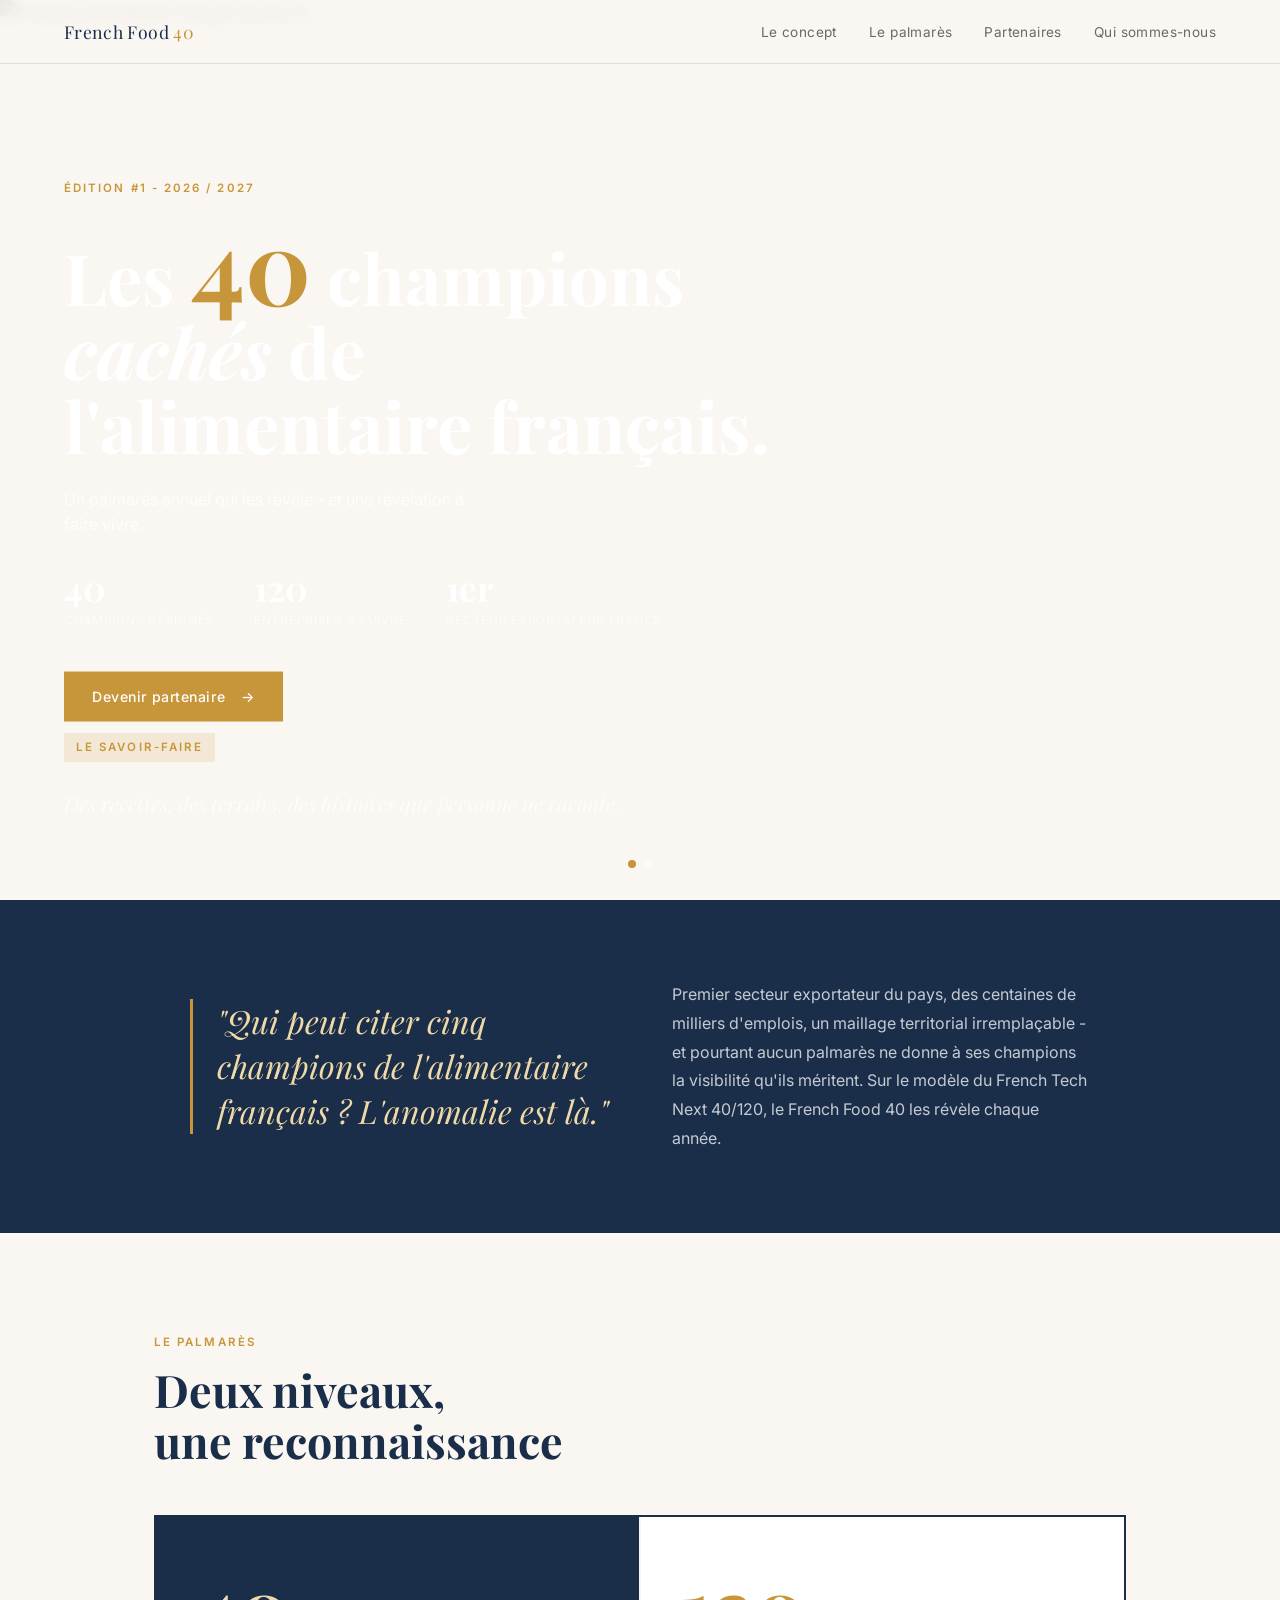
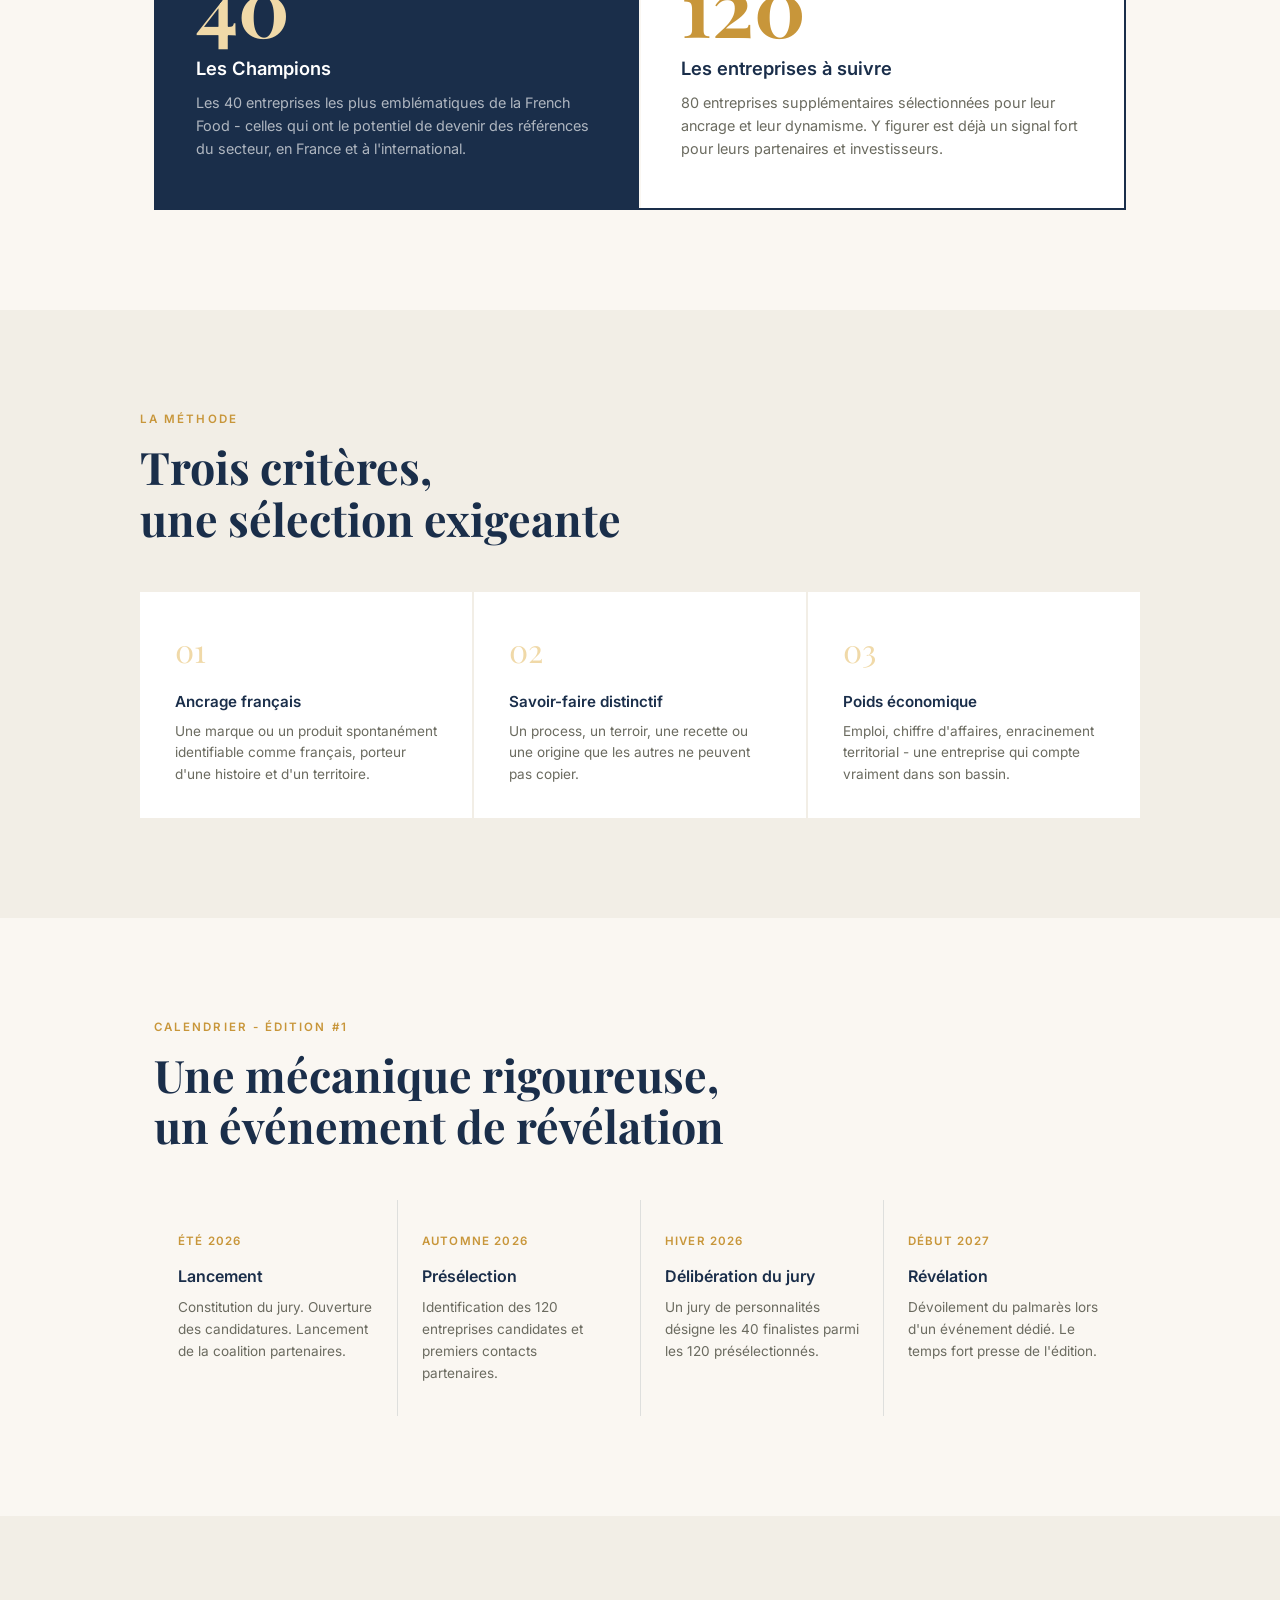
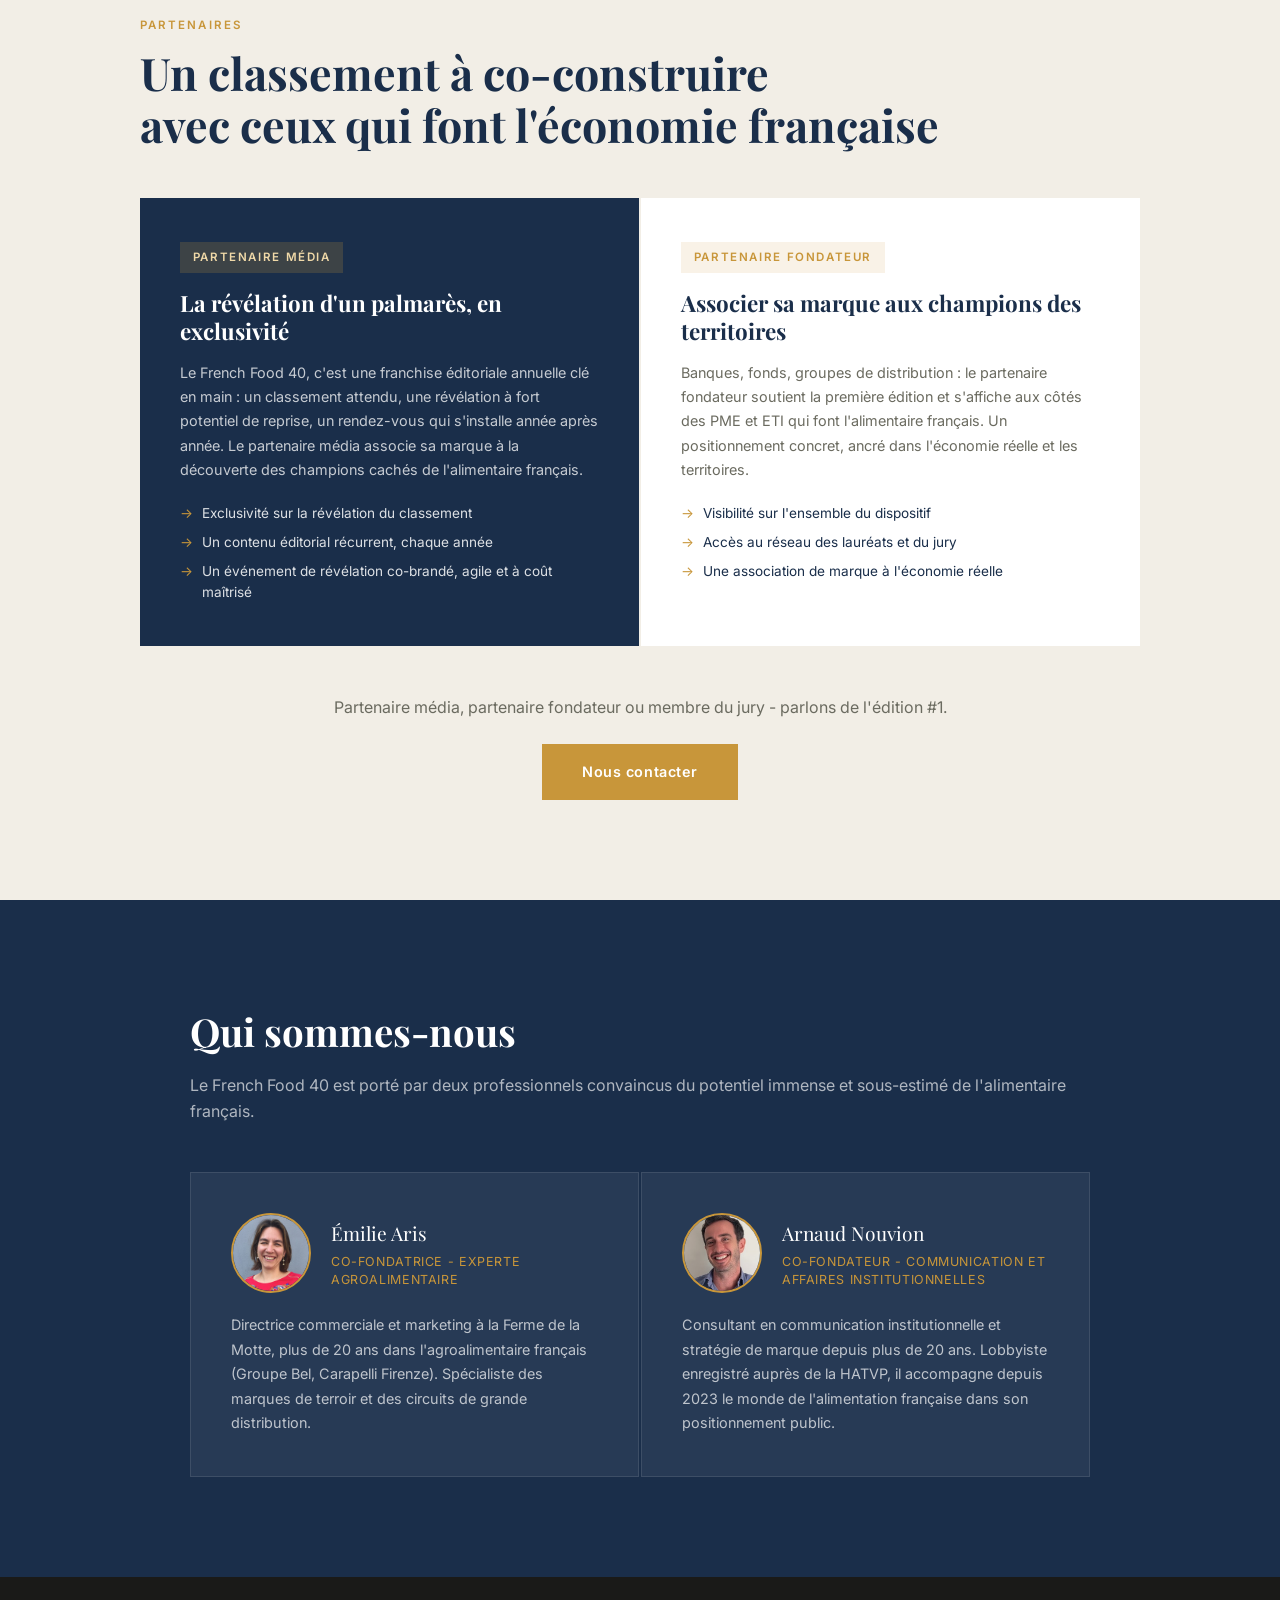
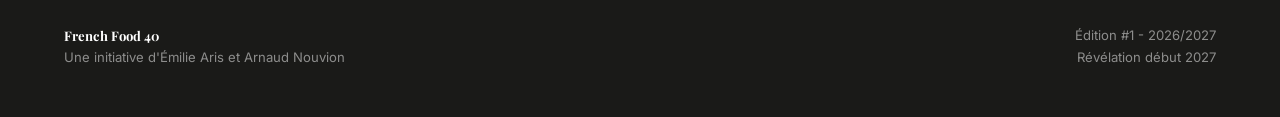
==== index.html @ fc4f3c24 "Test: marqueur temporaire pour valider les branch deploys Netlify Co-Authored-By: Claude Opus 4.8 <n" ====
<!DOCTYPE html>
<html lang="fr">
<head>
<meta charset="UTF-8">
<meta name="viewport" content="width=device-width, initial-scale=1.0">
<title>French Food 40 - L'indice annuel des champions de l'alimentaire français</title>
<meta name="description" content="Le palmarès annuel qui révèle les 40 champions cachés de l'alimentaire français. Édition #1 - révélation début 2027.">
<meta property="og:type" content="website">
<meta property="og:site_name" content="French Food 40">
<meta property="og:locale" content="fr_FR">
<meta property="og:url" content="https://frenchfood40.netlify.app/">
<meta property="og:title" content="French Food 40 - Les champions cachés de l'alimentaire français">
<meta property="og:description" content="Le palmarès annuel qui révèle les 40 champions cachés de l'alimentaire français. Édition #1 - révélation début 2027.">
<meta property="og:image" content="https://frenchfood40.netlify.app/images/og-image.png">
<meta property="og:image:secure_url" content="https://frenchfood40.netlify.app/images/og-image.png">
<meta property="og:image:type" content="image/png">
<meta property="og:image:width" content="1200">
<meta property="og:image:height" content="630">
<meta property="og:image:alt" content="French Food 40 - les champions cachés de l'alimentaire français">
<meta name="twitter:card" content="summary_large_image">
<meta name="twitter:title" content="French Food 40 - Les champions cachés de l'alimentaire français">
<meta name="twitter:description" content="Le palmarès annuel qui révèle les 40 champions cachés de l'alimentaire français.">
<meta name="twitter:image" content="https://frenchfood40.netlify.app/images/og-image.png">
<link rel="icon" href="/favicon.ico" sizes="any">
<link rel="icon" type="image/png" sizes="32x32" href="images/favicon-32.png">
<link rel="icon" type="image/png" sizes="16x16" href="images/favicon-16.png">
<link rel="apple-touch-icon" href="images/apple-touch-icon.png">
<meta name="theme-color" content="#1A2E4A">
<link rel="preconnect" href="https://fonts.googleapis.com">
<link rel="preconnect" href="https://fonts.gstatic.com" crossorigin>
<link href="https://fonts.googleapis.com/css2?family=Playfair+Display:ital,wght@0,400;0,700;1,400&family=Inter:wght@300;400;500;600&display=swap" rel="stylesheet">
<link rel="stylesheet" href="css/style.css">
</head>
<body>
<!-- FF40-PREVIEW-TEST : marqueur temporaire pour valider les branch deploys Netlify. A supprimer. -->

<nav>
  <a href="#" class="nav-logo">French Food <span>40</span></a>
  <ul>
    <li><a href="#concept">Le concept</a></li>
    <li><a href="#palmares">Le palmarès</a></li>
    <li><a href="#partenaires">Partenaires</a></li>
    <li><a href="#equipe">Qui sommes-nous</a></li>
  </ul>
</nav>

<section class="hero">
  <div class="slide active" id="slide-0">
    <img class="slide-img" src="https://images.unsplash.com/photo-1504674900247-0877df9cc836?w=1600&q=80&fit=crop" alt="Produits alimentaires français du terroir" loading="eager">
    <div class="slide-content">
      <span class="slide-label">Le savoir-faire</span>
      <p class="slide-caption">Des recettes, des terroirs, des histoires que personne ne raconte.</p>
    </div>
  </div>
  <div class="slide" id="slide-1">
    <img class="slide-img" src="https://images.unsplash.com/photo-1586528116311-ad8dd3c8310d?w=1600&q=80&fit=crop" alt="Industrie agroalimentaire française" loading="lazy">
    <div class="slide-content">
      <span class="slide-label">Le moteur économique</span>
      <p class="slide-caption">Des PME et ETI qui emploient, exportent et tiennent les territoires.</p>
    </div>
  </div>

  <div class="hero-headline">
    <p class="hero-eyebrow">Édition #1 - 2026 / 2027</p>
    <h1>Les <span class="numero">40</span> champions <em>cachés</em> de l'alimentaire français.</h1>
    <p class="hero-sub">Un palmarès annuel qui les révèle - et une révélation à faire vivre.</p>
    <div class="hero-stat-row">
      <div class="hero-stat"><strong>40</strong><span>Champions désignés</span></div>
      <div class="hero-stat"><strong>120</strong><span>Entreprises à suivre</span></div>
      <div class="hero-stat"><strong>1er</strong><span>Secteur exportateur France</span></div>
    </div>
    <a href="#partenaires" class="hero-cta">Devenir partenaire</a>
  </div>

  <div class="slider-dots">
    <button class="dot active" onclick="goSlide(0)" aria-label="Slide 1"></button>
    <button class="dot" onclick="goSlide(1)" aria-label="Slide 2"></button>
  </div>
</section>

<section class="anomalie" id="concept">
  <div class="anomalie-inner">
    <blockquote class="fade-in">"Qui peut citer cinq champions de l'alimentaire français ? L'anomalie est là."</blockquote>
    <div class="anomalie-texte fade-in">
      <p>Premier secteur exportateur du pays, des centaines de milliers d'emplois, un maillage territorial irremplaçable - et pourtant aucun palmarès ne donne à ses champions la visibilité qu'ils méritent. Sur le modèle du French Tech Next 40/120, le French Food 40 les révèle chaque année.</p>
    </div>
  </div>
</section>

<section class="palmares" id="palmares">
  <p class="section-eyebrow fade-in">Le palmarès</p>
  <h2 class="section-titre fade-in">Deux niveaux,<br>une reconnaissance</h2>
  <div class="palmares-grid fade-in">
    <div class="palmares-case gold">
      <div class="palmares-num">40</div>
      <h3>Les Champions</h3>
      <p>Les 40 entreprises les plus emblématiques de la French Food - celles qui ont le potentiel de devenir des références du secteur, en France et à l'international.</p>
    </div>
    <div class="palmares-case">
      <div class="palmares-num">120</div>
      <h3>Les entreprises à suivre</h3>
      <p>80 entreprises supplémentaires sélectionnées pour leur ancrage et leur dynamisme. Y figurer est déjà un signal fort pour leurs partenaires et investisseurs.</p>
    </div>
  </div>
</section>

<section class="criteres" id="criteres">
  <div class="criteres-inner">
    <p class="section-eyebrow fade-in">La méthode</p>
    <h2 class="section-titre fade-in">Trois critères,<br>une sélection exigeante</h2>
    <div class="criteres-grid fade-in">
      <div class="critere"><div class="critere-num">01</div><h4>Ancrage français</h4><p>Une marque ou un produit spontanément identifiable comme français, porteur d'une histoire et d'un territoire.</p></div>
      <div class="critere"><div class="critere-num">02</div><h4>Savoir-faire distinctif</h4><p>Un process, un terroir, une recette ou une origine que les autres ne peuvent pas copier.</p></div>
      <div class="critere"><div class="critere-num">03</div><h4>Poids économique</h4><p>Emploi, chiffre d'affaires, enracinement territorial - une entreprise qui compte vraiment dans son bassin.</p></div>
    </div>
  </div>
</section>

<section class="mecanique" id="calendrier">
  <p class="section-eyebrow fade-in">Calendrier - Édition #1</p>
  <h2 class="section-titre fade-in">Une mécanique rigoureuse,<br>un événement de révélation</h2>
  <div class="mecanique-flow fade-in">
    <div class="etape"><div class="etape-date">Été 2026</div><h4>Lancement</h4><p>Constitution du jury. Ouverture des candidatures. Lancement de la coalition partenaires.</p></div>
    <div class="etape"><div class="etape-date">Automne 2026</div><h4>Présélection</h4><p>Identification des 120 entreprises candidates et premiers contacts partenaires.</p></div>
    <div class="etape"><div class="etape-date">Hiver 2026</div><h4>Délibération du jury</h4><p>Un jury de personnalités désigne les 40 finalistes parmi les 120 présélectionnés.</p></div>
    <div class="etape"><div class="etape-date">Début 2027</div><h4>Révélation</h4><p>Dévoilement du palmarès lors d'un événement dédié. Le temps fort presse de l'édition.</p></div>
  </div>
</section>

<section class="partenaires" id="partenaires">
  <div class="partenaires-inner">
    <p class="section-eyebrow fade-in">Partenaires</p>
    <h2 class="section-titre fade-in">Un classement à co-construire<br>avec ceux qui font l'économie française</h2>
    <div class="partenaires-grid fade-in">
      <div class="part-card part-card-media">
        <span class="part-tag">Partenaire média</span>
        <h3>La révélation d'un palmarès, en exclusivité</h3>
        <p>Le French Food 40, c'est une franchise éditoriale annuelle clé en main : un classement attendu, une révélation à fort potentiel de reprise, un rendez-vous qui s'installe année après année. Le partenaire média associe sa marque à la découverte des champions cachés de l'alimentaire français.</p>
        <ul>
          <li>Exclusivité sur la révélation du classement</li>
          <li>Un contenu éditorial récurrent, chaque année</li>
          <li>Un événement de révélation co-brandé, agile et à coût maîtrisé</li>
        </ul>
      </div>
      <div class="part-card">
        <span class="part-tag">Partenaire fondateur</span>
        <h3>Associer sa marque aux champions des territoires</h3>
        <p>Banques, fonds, groupes de distribution : le partenaire fondateur soutient la première édition et s'affiche aux côtés des PME et ETI qui font l'alimentaire français. Un positionnement concret, ancré dans l'économie réelle et les territoires.</p>
        <ul>
          <li>Visibilité sur l'ensemble du dispositif</li>
          <li>Accès au réseau des lauréats et du jury</li>
          <li>Une association de marque à l'économie réelle</li>
        </ul>
      </div>
    </div>
    <div class="partenaires-cta fade-in">
      <p>Partenaire média, partenaire fondateur ou membre du jury - parlons de l'édition #1.</p>
      <a href="mailto:contact@frenchfood40.fr" class="contact-btn">Nous contacter</a>
    </div>
  </div>
</section>

<section class="equipe" id="equipe">
  <div class="equipe-inner">
    <h2 class="fade-in">Qui sommes-nous</h2>
    <p class="equipe-intro fade-in">Le French Food 40 est porté par deux professionnels convaincus du potentiel immense et sous-estimé de l'alimentaire français.</p>
    <div class="equipe-grid fade-in">
      <div class="membre">
        <div class="membre-header">
          <img class="membre-photo" src="images/emilie-aris.jpg" alt="Emilie Aris">
          <div>
            <div class="membre-name">Émilie Aris</div>
            <div class="membre-titre">Co-fondatrice - Experte agroalimentaire</div>
          </div>
        </div>
        <p>Directrice commerciale et marketing à la Ferme de la Motte, plus de 20 ans dans l'agroalimentaire français (Groupe Bel, Carapelli Firenze). Spécialiste des marques de terroir et des circuits de grande distribution.</p>
      </div>
      <div class="membre">
        <div class="membre-header">
          <img class="membre-photo" src="images/arnaud-nouvion.jpg" alt="Arnaud Nouvion">
          <div>
            <div class="membre-name">Arnaud Nouvion</div>
            <div class="membre-titre">Co-fondateur - Communication et affaires institutionnelles</div>
          </div>
        </div>
        <p>Consultant en communication institutionnelle et stratégie de marque depuis plus de 20 ans. Lobbyiste enregistré auprès de la HATVP, il accompagne depuis 2023 le monde de l'alimentation française dans son positionnement public.</p>
      </div>
    </div>
  </div>
</section>

<footer>
  <div><strong>French Food 40</strong><br>Une initiative d'Émilie Aris et Arnaud Nouvion</div>
  <div style="text-align:right">Édition #1 - 2026/2027<br>Révélation début 2027</div>
</footer>

<script src="js/main.js"></script>
</body>
</html>
---- css/style.css ----
*, *::before, *::after { box-sizing: border-box; margin: 0; padding: 0; }
:root {
  --bleu:     #1A2E4A;
  --or:       #C8963A;
  --or-light: #F0D9A8;
  --creme:    #FAF7F2;
  --texte:    #1A1A18;
  --gris:     #6B6B60;
  --blanc:    #FFFFFF;
  --ligne:    rgba(26,46,74,0.12);
}
html { scroll-behavior: smooth; }
body { font-family: 'Inter', sans-serif; color: var(--texte); background: var(--creme); font-size: 16px; line-height: 1.65; }

nav {
  position: fixed; top: 0; left: 0; right: 0; z-index: 100;
  display: flex; align-items: center; justify-content: space-between;
  padding: 0 5vw; height: 64px;
  background: rgba(250,247,242,0.92); backdrop-filter: blur(8px);
  border-bottom: 1px solid var(--ligne);
}
.nav-logo { font-family: 'Playfair Display', serif; font-size: 1.1rem; color: var(--bleu); text-decoration: none; letter-spacing: 0.02em; }
.nav-logo span { color: var(--or); }
nav ul { list-style: none; display: flex; gap: 2rem; }
nav a { text-decoration: none; font-size: 0.85rem; color: var(--gris); letter-spacing: 0.03em; transition: color 0.2s; }
nav a:hover { color: var(--bleu); }

.hero { position: relative; height: 100vh; min-height: 600px; overflow: hidden; }
.slide { position: absolute; inset: 0; opacity: 0; transition: opacity 1.2s ease; }
.slide.active { opacity: 1; }
.slide-img { width: 100%; height: 100%; object-fit: cover; object-position: center; filter: brightness(0.42); }
.slide-content {
  position: absolute; inset: 0;
  display: flex; flex-direction: column; justify-content: flex-end;
  padding: 0 5vw 80px;
}
.slide-label {
  display: inline-block; font-size: 0.72rem; font-weight: 600; letter-spacing: 0.18em;
  color: var(--or); text-transform: uppercase; margin-bottom: 0.75rem;
  background: rgba(200,150,58,0.15); padding: 0.3rem 0.75rem; width: fit-content;
}
.slide-caption { font-family: 'Playfair Display', serif; font-size: clamp(1rem, 2vw, 1.3rem); font-style: italic; color: rgba(255,255,255,0.7); margin-top: 0.75rem; max-width: 60ch; }

.hero-headline {
  position: absolute; top: 50%; left: 5vw;
  transform: translateY(-50%); z-index: 2;
}
.hero-eyebrow { font-size: 0.72rem; font-weight: 600; letter-spacing: 0.18em; color: var(--or); text-transform: uppercase; margin-bottom: 1.25rem; }
.hero h1 {
  font-family: 'Playfair Display', serif;
  font-size: clamp(2.5rem, 5.5vw, 5rem);
  font-weight: 700; line-height: 1.05;
  color: var(--blanc); max-width: 16ch; margin-bottom: 1.5rem;
}
.hero h1 .numero { color: var(--or); font-size: clamp(3.5rem, 8vw, 7rem); line-height: 0.9; display: inline-block; vertical-align: baseline; }
.hero h1 em { font-style: italic; }
.hero-sub { font-size: 1rem; color: rgba(255,255,255,0.8); max-width: 42ch; margin-bottom: 2rem; line-height: 1.6; }
.hero-stat-row { display: flex; gap: 2.5rem; flex-wrap: wrap; margin-bottom: 2.5rem; }
.hero-stat strong { display: block; font-family: 'Playfair Display', serif; font-size: 2.2rem; color: var(--blanc); line-height: 1; }
.hero-stat span { font-size: 0.75rem; color: rgba(255,255,255,0.6); letter-spacing: 0.06em; text-transform: uppercase; }
.hero-cta { display: inline-flex; align-items: center; gap: 0.75rem; background: var(--or); color: var(--blanc); text-decoration: none; padding: 0.85rem 1.75rem; font-size: 0.88rem; font-weight: 500; letter-spacing: 0.04em; transition: background 0.2s; width: fit-content; }
.hero-cta:hover { background: #b3852e; }
.hero-cta::after { content: '\2192'; margin-left: 0.25rem; }

.slider-dots { position: absolute; bottom: 2rem; left: 50%; transform: translateX(-50%); display: flex; gap: 8px; z-index: 3; }
.dot { width: 8px; height: 8px; border-radius: 50%; background: rgba(255,255,255,0.4); cursor: pointer; transition: background 0.3s; border: none; }
.dot.active { background: var(--or); }

.anomalie { background: var(--bleu); color: var(--blanc); padding: 80px 5vw; }
.anomalie-inner { max-width: 900px; margin: 0 auto; display: grid; grid-template-columns: 1fr 1fr; gap: 4rem; align-items: center; }
.anomalie blockquote { font-family: 'Playfair Display', serif; font-size: clamp(1.4rem, 2.5vw, 2rem); font-style: italic; line-height: 1.4; color: var(--or-light); border-left: 3px solid var(--or); padding-left: 1.5rem; }
.anomalie-texte p { color: rgba(255,255,255,0.75); line-height: 1.8; }
.anomalie-texte p + p { margin-top: 1rem; }

.palmares { padding: 100px 5vw; max-width: 1100px; margin: 0 auto; }
.section-eyebrow { font-size: 0.72rem; font-weight: 600; letter-spacing: 0.18em; color: var(--or); text-transform: uppercase; margin-bottom: 0.75rem; }
.section-titre { font-family: 'Playfair Display', serif; font-size: clamp(1.8rem, 3.5vw, 2.8rem); color: var(--bleu); margin-bottom: 3rem; line-height: 1.15; }
.palmares-grid { display: grid; grid-template-columns: 1fr 1fr; gap: 2px; border: 2px solid var(--bleu); }
.palmares-case { padding: 3rem 2.5rem; background: var(--blanc); transition: background 0.2s; }
.palmares-case:hover { background: var(--creme); }
.palmares-case.gold { background: var(--bleu); }
.palmares-num { font-family: 'Playfair Display', serif; font-size: 5rem; font-weight: 700; line-height: 1; color: var(--or); margin-bottom: 0.5rem; }
.gold .palmares-num { color: var(--or-light); }
.palmares-case h3 { font-size: 1.15rem; font-weight: 600; margin-bottom: 0.5rem; color: var(--bleu); }
.gold h3 { color: var(--blanc); }
.palmares-case p { font-size: 0.9rem; color: var(--gris); line-height: 1.6; }
.gold p { color: rgba(255,255,255,0.65); }

.criteres { background: #F2EEE6; padding: 100px 5vw; }
.criteres-inner { max-width: 1000px; margin: 0 auto; }
.criteres-grid { display: grid; grid-template-columns: repeat(3, 1fr); gap: 2px; margin-top: 3rem; }
.critere { background: var(--blanc); padding: 2rem; border-left: 3px solid transparent; transition: border-color 0.2s; }
.critere:hover { border-color: var(--or); }
.critere-num { font-family: 'Playfair Display', serif; font-size: 2rem; color: var(--or-light); margin-bottom: 0.75rem; }
.critere h4 { font-size: 0.95rem; font-weight: 600; color: var(--bleu); margin-bottom: 0.4rem; }
.critere p { font-size: 0.85rem; color: var(--gris); line-height: 1.6; }

.mecanique { padding: 100px 5vw; max-width: 1100px; margin: 0 auto; }
.mecanique-flow { display: grid; grid-template-columns: repeat(4, 1fr); margin-top: 3rem; }
.etape { padding: 2rem 1.5rem; border-left: 1px solid var(--ligne); }
.etape:first-child { border-left: none; }
.etape-date { font-size: 0.72rem; font-weight: 600; letter-spacing: 0.1em; color: var(--or); text-transform: uppercase; margin-bottom: 0.75rem; }
.etape h4 { font-size: 1rem; font-weight: 600; color: var(--bleu); margin-bottom: 0.5rem; }
.etape p { font-size: 0.85rem; color: var(--gris); line-height: 1.6; }

.laureats { padding: 100px 5vw; max-width: 900px; margin: 0 auto; }
.laureats-liste { display: grid; grid-template-columns: 1fr 1fr; gap: 0; margin-top: 3rem; border: 1px solid var(--ligne); }
.laureat-item { padding: 1.5rem 2rem; border-bottom: 1px solid var(--ligne); display: flex; align-items: flex-start; gap: 1.25rem; transition: background 0.15s; }
.laureat-item:hover { background: rgba(200,150,58,0.05); }
.laureat-num { font-family: 'Playfair Display', serif; font-size: 1.5rem; color: var(--or-light); line-height: 1; flex-shrink: 0; width: 2rem; text-align: center; }
.laureat-item h5 { font-size: 0.9rem; font-weight: 600; color: var(--bleu); margin-bottom: 0.2rem; }
.laureat-item p { font-size: 0.8rem; color: var(--gris); }

.equipe { background: var(--bleu); padding: 100px 5vw; }
.equipe-inner { max-width: 900px; margin: 0 auto; }
.equipe h2 { font-family: 'Playfair Display', serif; font-size: clamp(1.6rem, 3vw, 2.4rem); color: var(--blanc); margin-bottom: 0.5rem; }
.equipe-intro { color: rgba(255,255,255,0.65); margin-bottom: 3rem; font-size: 1rem; }
.equipe-grid { display: grid; grid-template-columns: 1fr 1fr; gap: 2px; }
.membre { background: rgba(255,255,255,0.06); border: 1px solid rgba(255,255,255,0.1); padding: 2.5rem; display: flex; flex-direction: column; gap: 1.25rem; transition: background 0.2s; }
.membre:hover { background: rgba(255,255,255,0.1); }
.membre-header { display: flex; align-items: center; gap: 1.25rem; }
.membre-photo { width: 80px; height: 80px; border-radius: 50%; object-fit: cover; border: 2px solid var(--or); flex-shrink: 0; }
.membre-name { font-family: 'Playfair Display', serif; font-size: 1.2rem; color: var(--blanc); margin-bottom: 0.2rem; }
.membre-titre { font-size: 0.78rem; color: var(--or); letter-spacing: 0.05em; text-transform: uppercase; line-height: 1.4; }
.membre p { font-size: 0.9rem; color: rgba(255,255,255,0.7); line-height: 1.7; }

.rejoindre { background: #F2EEE6; padding: 80px 5vw; text-align: center; }
.rejoindre-inner { max-width: 800px; margin: 0 auto; }
.rejoindre h2 { font-family: 'Playfair Display', serif; font-size: clamp(1.6rem, 3vw, 2.2rem); color: var(--bleu); margin-bottom: 1rem; }
.rejoindre p { color: var(--gris); margin-bottom: 2.5rem; font-size: 1rem; }
.rejoindre-types { display: flex; gap: 1rem; justify-content: center; flex-wrap: wrap; margin-bottom: 2.5rem; }
.rejoindre-badge { padding: 0.6rem 1.2rem; border: 1px solid var(--bleu); font-size: 0.82rem; font-weight: 500; color: var(--bleu); letter-spacing: 0.03em; }
.contact-btn { display: inline-block; background: var(--or); color: var(--blanc); text-decoration: none; padding: 1rem 2.5rem; font-size: 0.9rem; font-weight: 600; letter-spacing: 0.04em; transition: background 0.2s; }
.contact-btn:hover { background: #b3852e; }

.partenaires { background: #F2EEE6; padding: 100px 5vw; }
.partenaires-inner { max-width: 1000px; margin: 0 auto; }
.partenaires-grid { display: grid; grid-template-columns: 1fr 1fr; gap: 2px; margin-top: 3rem; }
.part-card { background: var(--blanc); padding: 2.75rem 2.5rem; display: flex; flex-direction: column; gap: 1rem; }
.part-card-media { background: var(--bleu); }
.part-tag { display: inline-block; width: fit-content; font-size: 0.72rem; font-weight: 600; letter-spacing: 0.14em; text-transform: uppercase; color: var(--or); background: rgba(200,150,58,0.12); padding: 0.35rem 0.8rem; }
.part-card-media .part-tag { background: rgba(200,150,58,0.2); color: var(--or-light); }
.part-card h3 { font-family: 'Playfair Display', serif; font-size: 1.4rem; color: var(--bleu); line-height: 1.25; }
.part-card-media h3 { color: var(--blanc); }
.part-card > p { font-size: 0.9rem; color: var(--gris); line-height: 1.7; }
.part-card-media > p { color: rgba(255,255,255,0.75); }
.part-card ul { list-style: none; display: flex; flex-direction: column; gap: 0.55rem; margin-top: 0.25rem; }
.part-card li { font-size: 0.85rem; color: var(--bleu); padding-left: 1.4rem; position: relative; line-height: 1.5; }
.part-card li::before { content: '\2192'; position: absolute; left: 0; color: var(--or); }
.part-card-media li { color: rgba(255,255,255,0.85); }
.partenaires-cta { text-align: center; margin-top: 3rem; }
.partenaires-cta p { color: var(--gris); margin-bottom: 1.5rem; font-size: 1rem; }

footer { background: var(--texte); color: rgba(255,255,255,0.5); padding: 3rem 5vw; display: flex; justify-content: space-between; align-items: center; flex-wrap: wrap; gap: 1rem; font-size: 0.82rem; }
footer strong { color: var(--blanc); font-family: 'Playfair Display', serif; }

@media (max-width: 768px) {
  nav ul { display: none; }
  .anomalie-inner { grid-template-columns: 1fr; gap: 2rem; }
  .palmares-grid { grid-template-columns: 1fr; }
  .criteres-grid { grid-template-columns: 1fr; }
  .mecanique-flow { grid-template-columns: 1fr 1fr; }
  .equipe-grid { grid-template-columns: 1fr; }
  .laureats-liste { grid-template-columns: 1fr; }
  .partenaires-grid { grid-template-columns: 1fr; }
}
@media (max-width: 480px) {
  .criteres-grid { grid-template-columns: 1fr; }
  .mecanique-flow { grid-template-columns: 1fr; }
}
@media (prefers-reduced-motion: no-preference) {
  .fade-in { opacity: 0; transform: translateY(20px); transition: opacity 0.6s ease, transform 0.6s ease; }
  .fade-in.visible { opacity: 1; transform: none; }
}
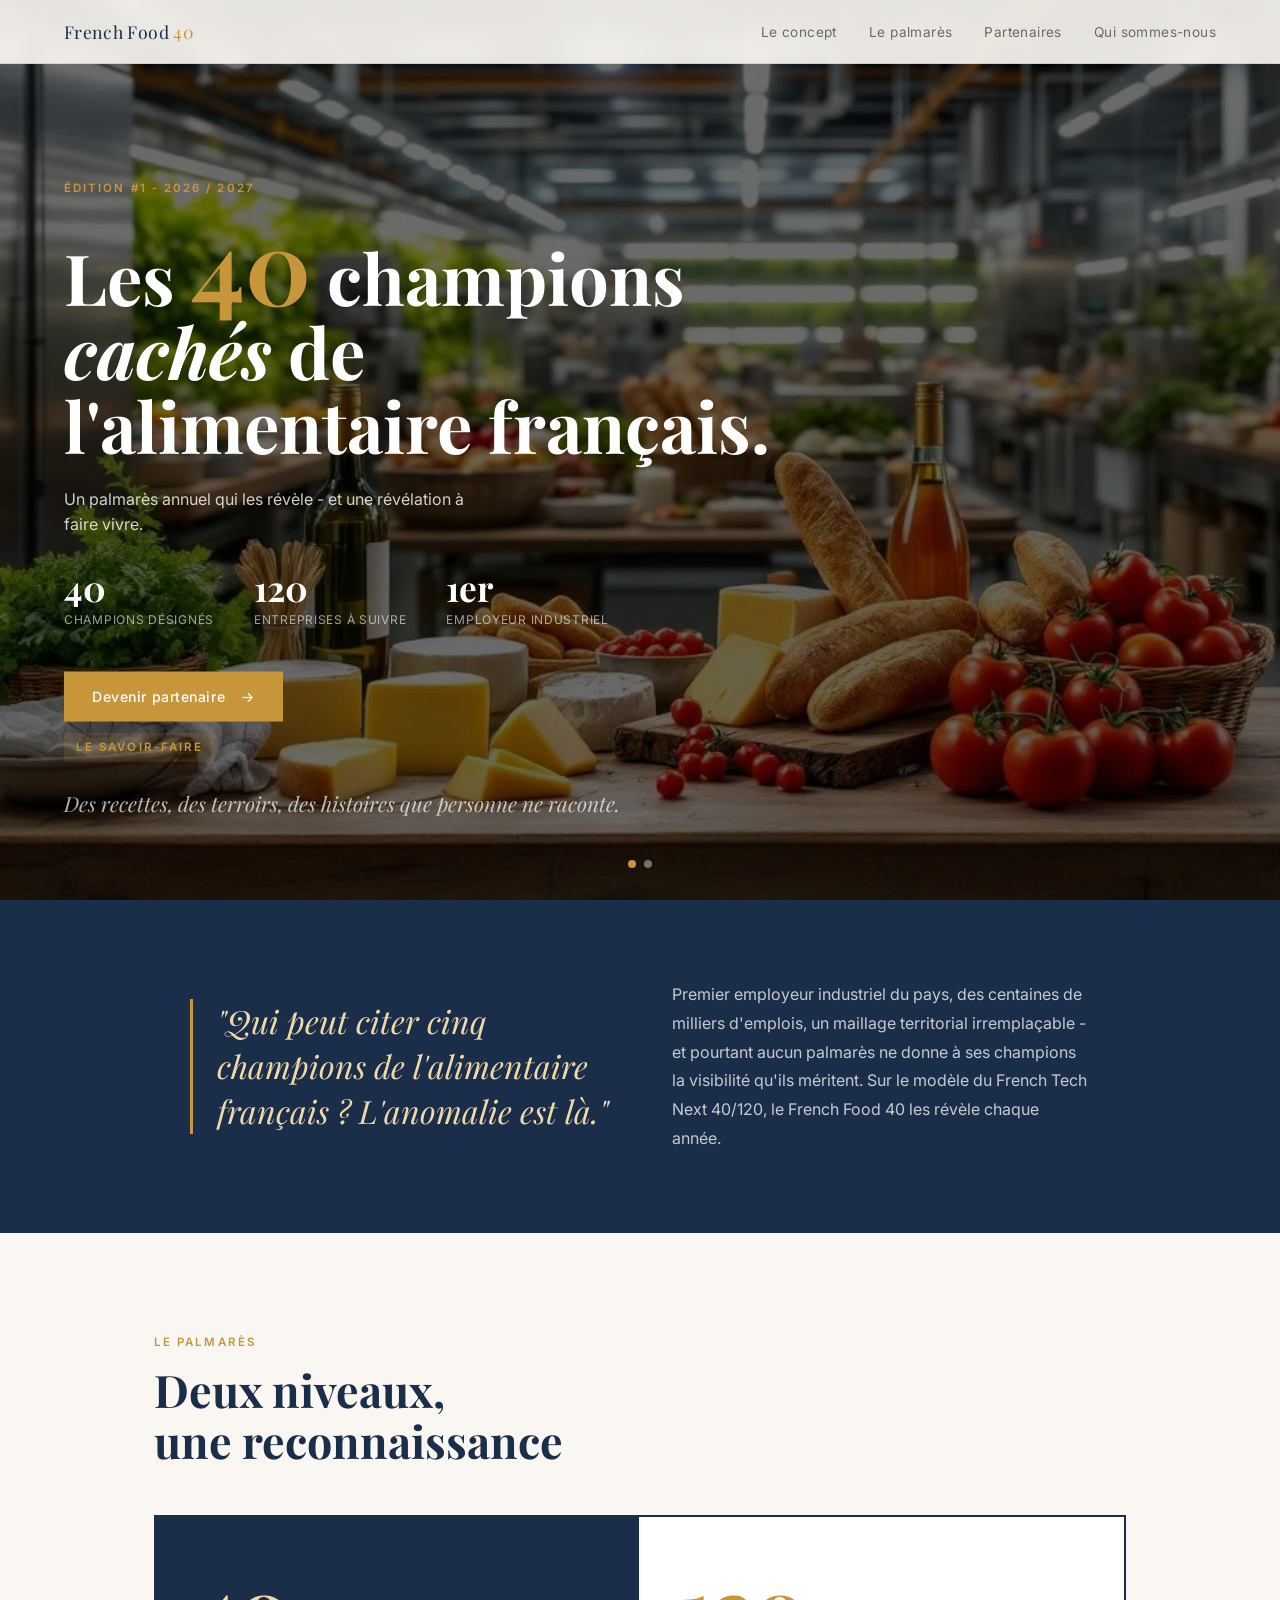
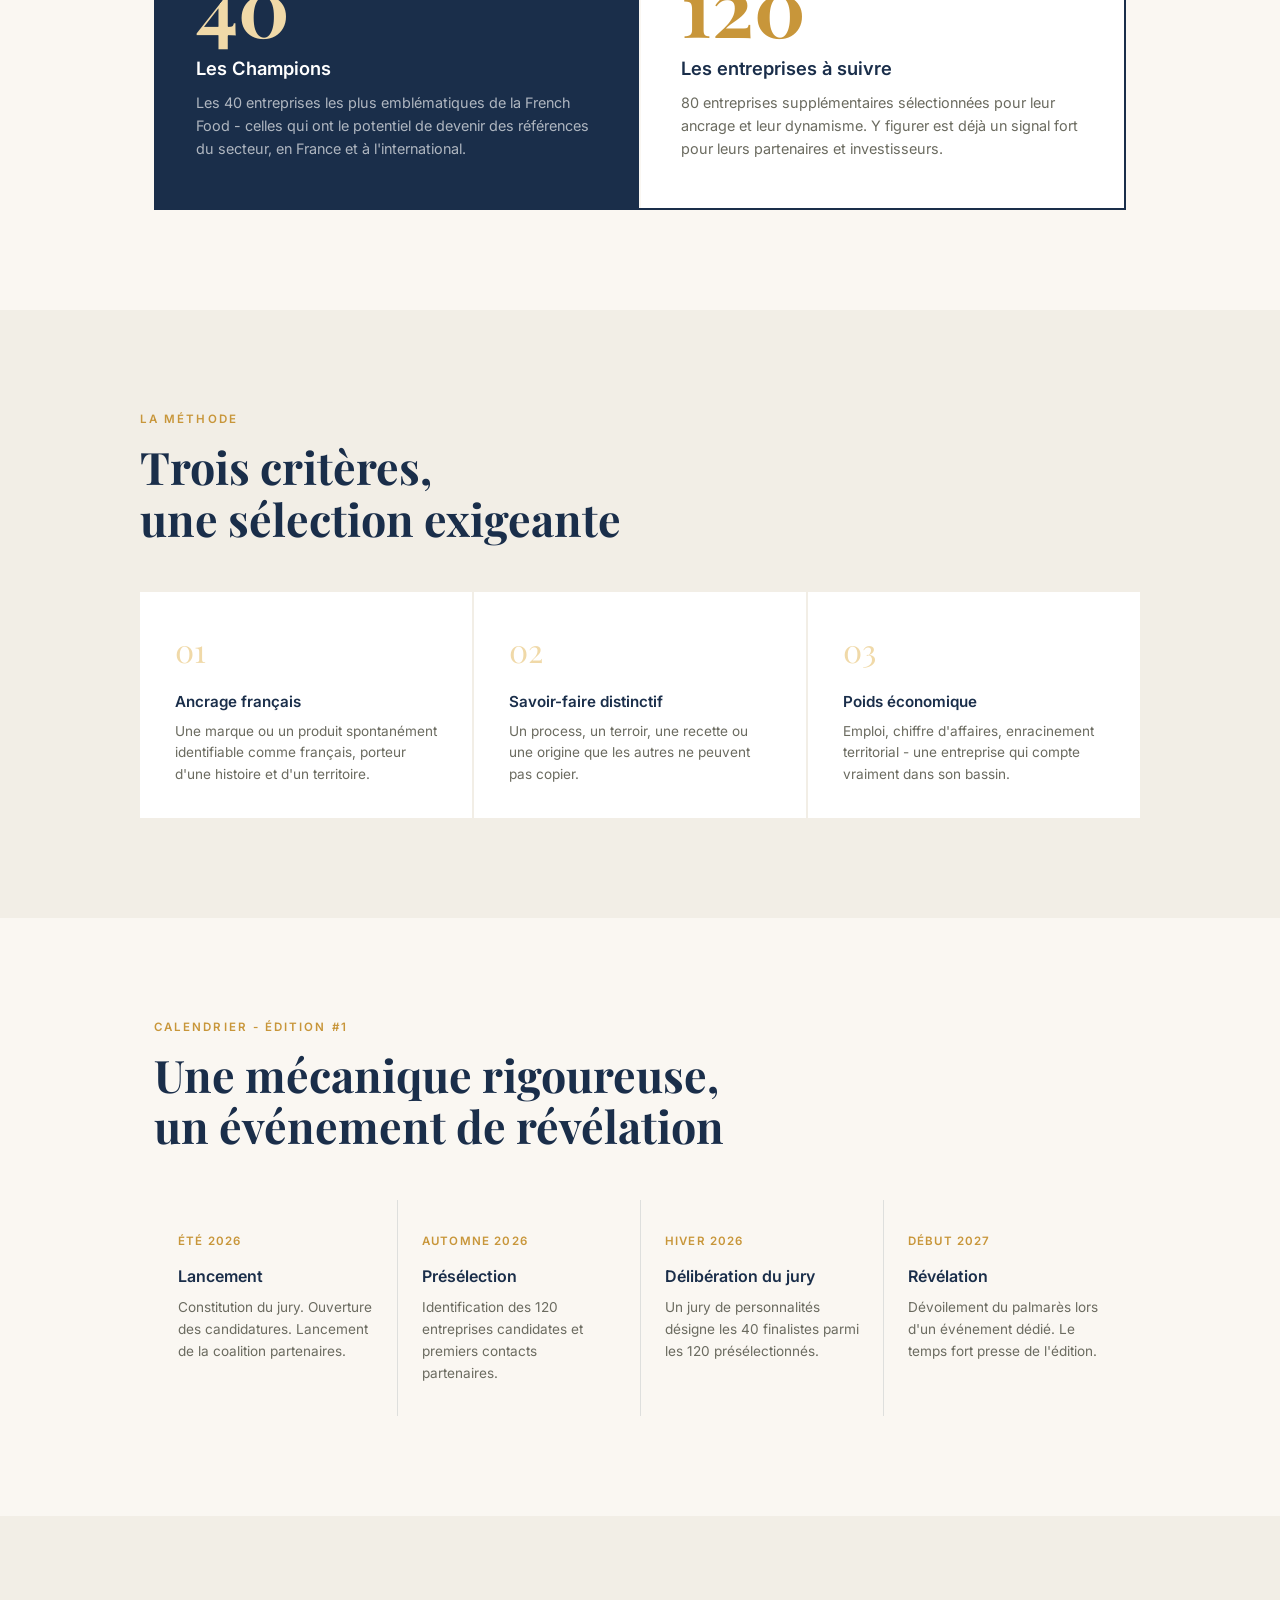
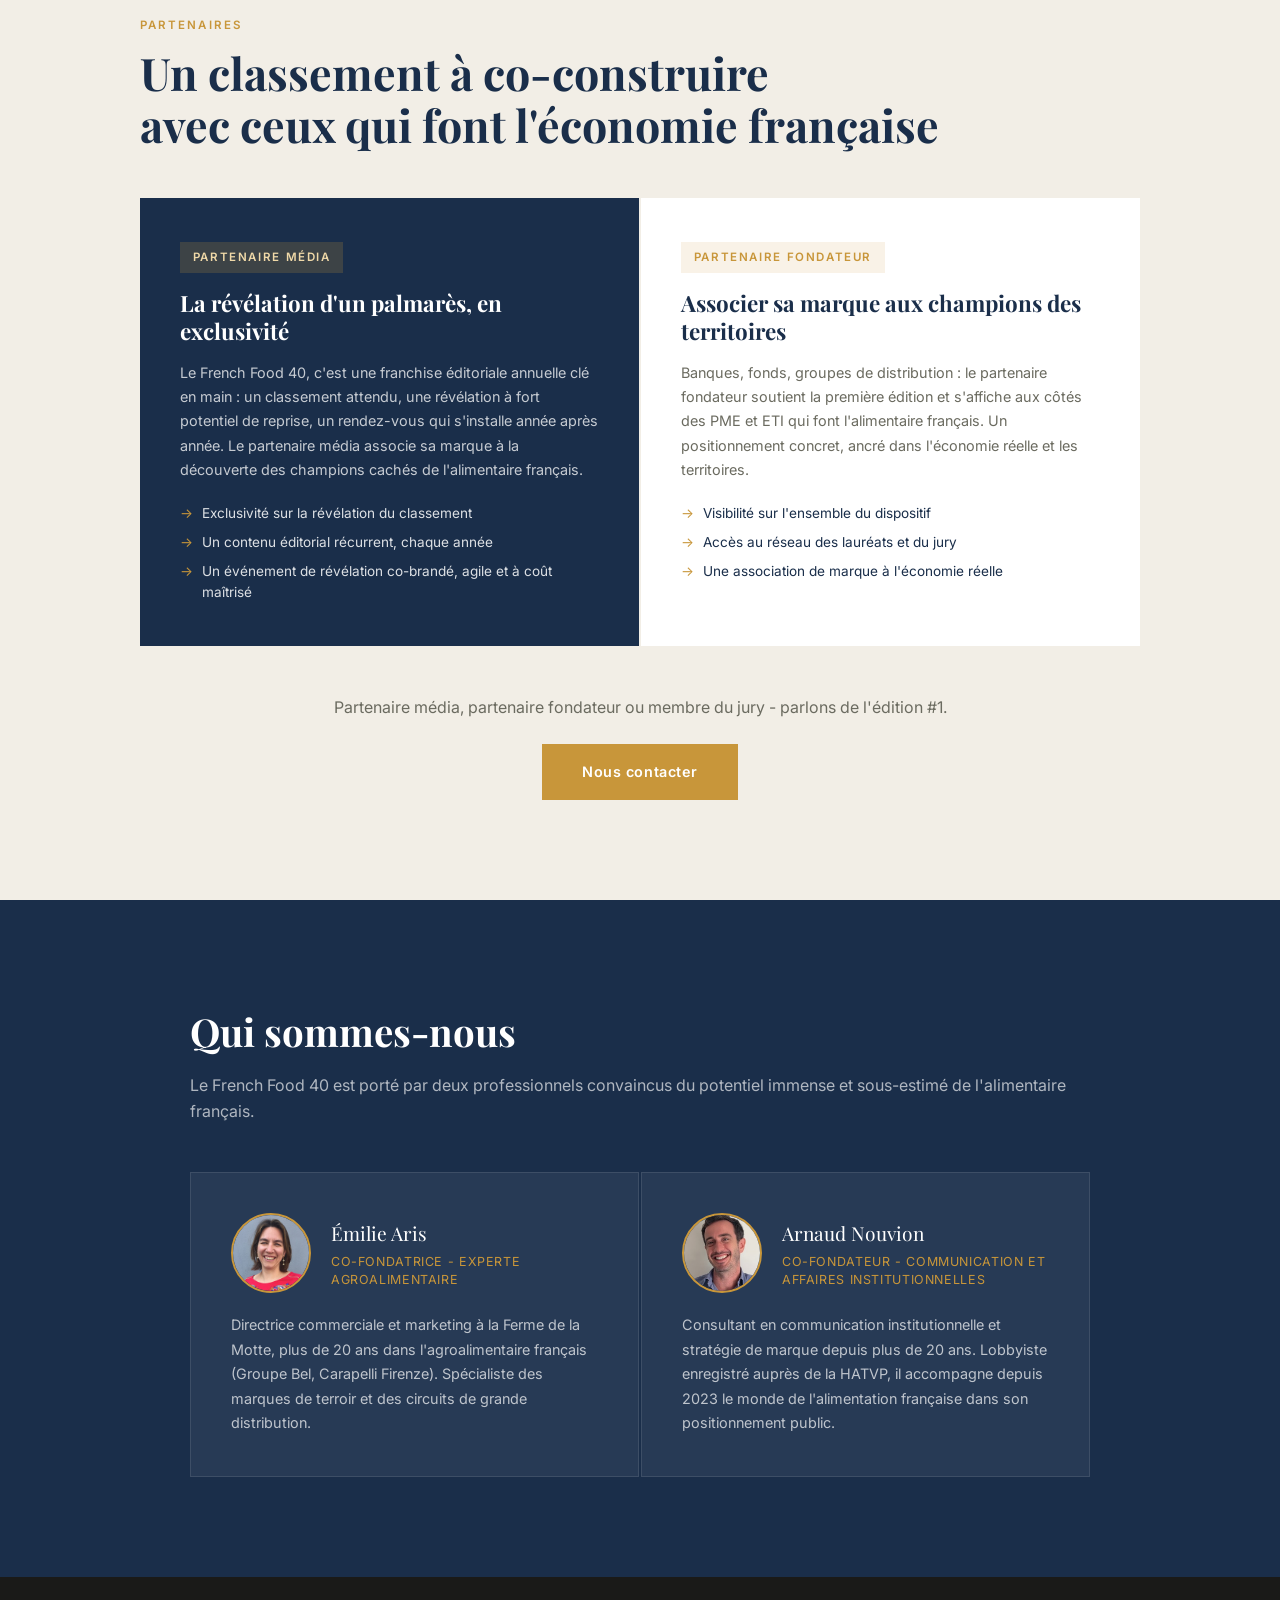
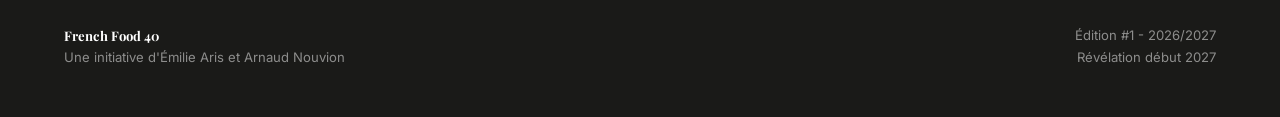
==== commit eea39cfa: "Nouvelle image hero + correction stat (1er employeur industriel) - Remplace la 1ere image du hero pa" ====
--- a/index.html
+++ b/index.html
@@ -32,7 +32,6 @@
 <link rel="stylesheet" href="css/style.css">
 </head>
 <body>
-<!-- FF40-PREVIEW-TEST : marqueur temporaire pour valider les branch deploys Netlify. A supprimer. -->
 
 <nav>
   <a href="#" class="nav-logo">French Food <span>40</span></a>
@@ -46,7 +45,7 @@
 
 <section class="hero">
   <div class="slide active" id="slide-0">
-    <img class="slide-img" src="https://images.unsplash.com/photo-1504674900247-0877df9cc836?w=1600&q=80&fit=crop" alt="Produits alimentaires français du terroir" loading="eager">
+    <img class="slide-img" src="images/hero-1.webp" alt="Produits alimentaires français du terroir devant un site de production" loading="eager">
     <div class="slide-content">
       <span class="slide-label">Le savoir-faire</span>
       <p class="slide-caption">Des recettes, des terroirs, des histoires que personne ne raconte.</p>
@@ -67,7 +66,7 @@
     <div class="hero-stat-row">
       <div class="hero-stat"><strong>40</strong><span>Champions désignés</span></div>
       <div class="hero-stat"><strong>120</strong><span>Entreprises à suivre</span></div>
-      <div class="hero-stat"><strong>1er</strong><span>Secteur exportateur France</span></div>
+      <div class="hero-stat"><strong>1er</strong><span>Employeur industriel</span></div>
     </div>
     <a href="#partenaires" class="hero-cta">Devenir partenaire</a>
   </div>
@@ -82,7 +81,7 @@
   <div class="anomalie-inner">
     <blockquote class="fade-in">"Qui peut citer cinq champions de l'alimentaire français ? L'anomalie est là."</blockquote>
     <div class="anomalie-texte fade-in">
-      <p>Premier secteur exportateur du pays, des centaines de milliers d'emplois, un maillage territorial irremplaçable - et pourtant aucun palmarès ne donne à ses champions la visibilité qu'ils méritent. Sur le modèle du French Tech Next 40/120, le French Food 40 les révèle chaque année.</p>
+      <p>Premier employeur industriel du pays, des centaines de milliers d'emplois, un maillage territorial irremplaçable - et pourtant aucun palmarès ne donne à ses champions la visibilité qu'ils méritent. Sur le modèle du French Tech Next 40/120, le French Food 40 les révèle chaque année.</p>
     </div>
   </div>
 </section>
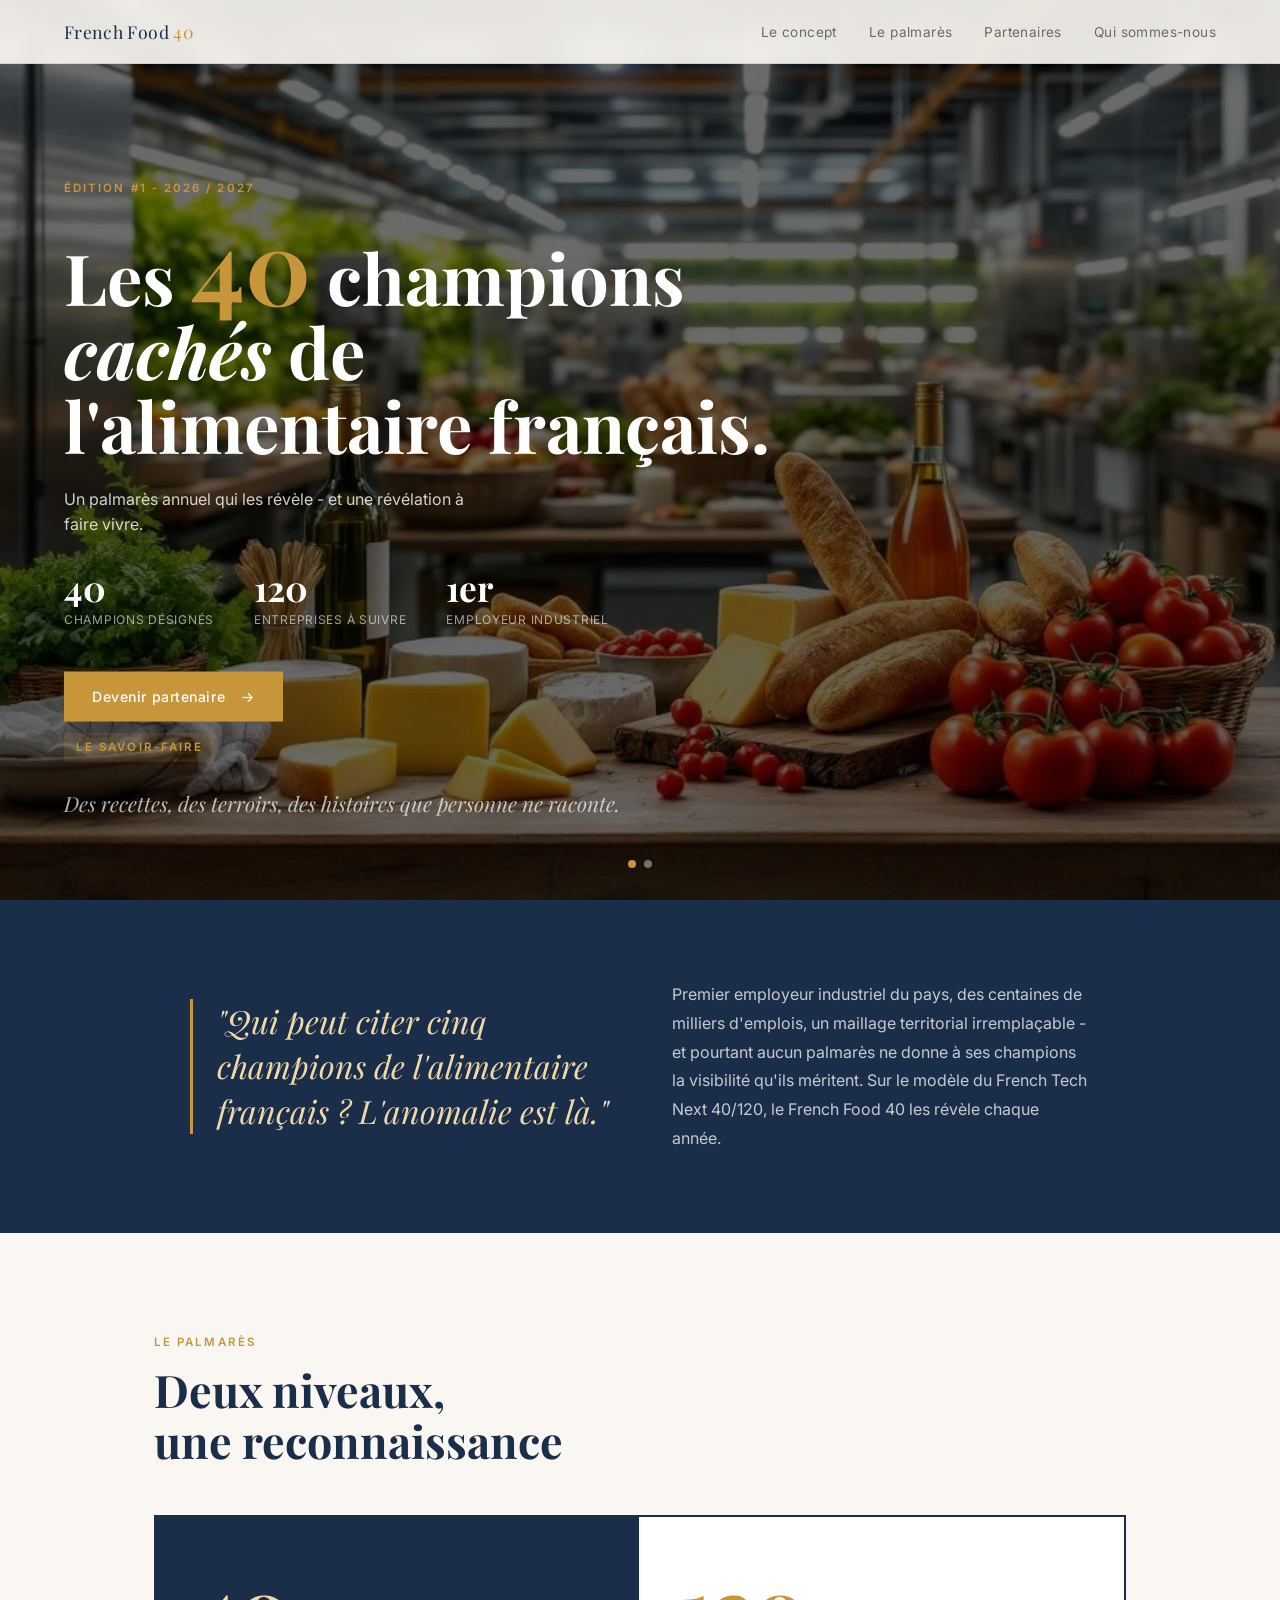
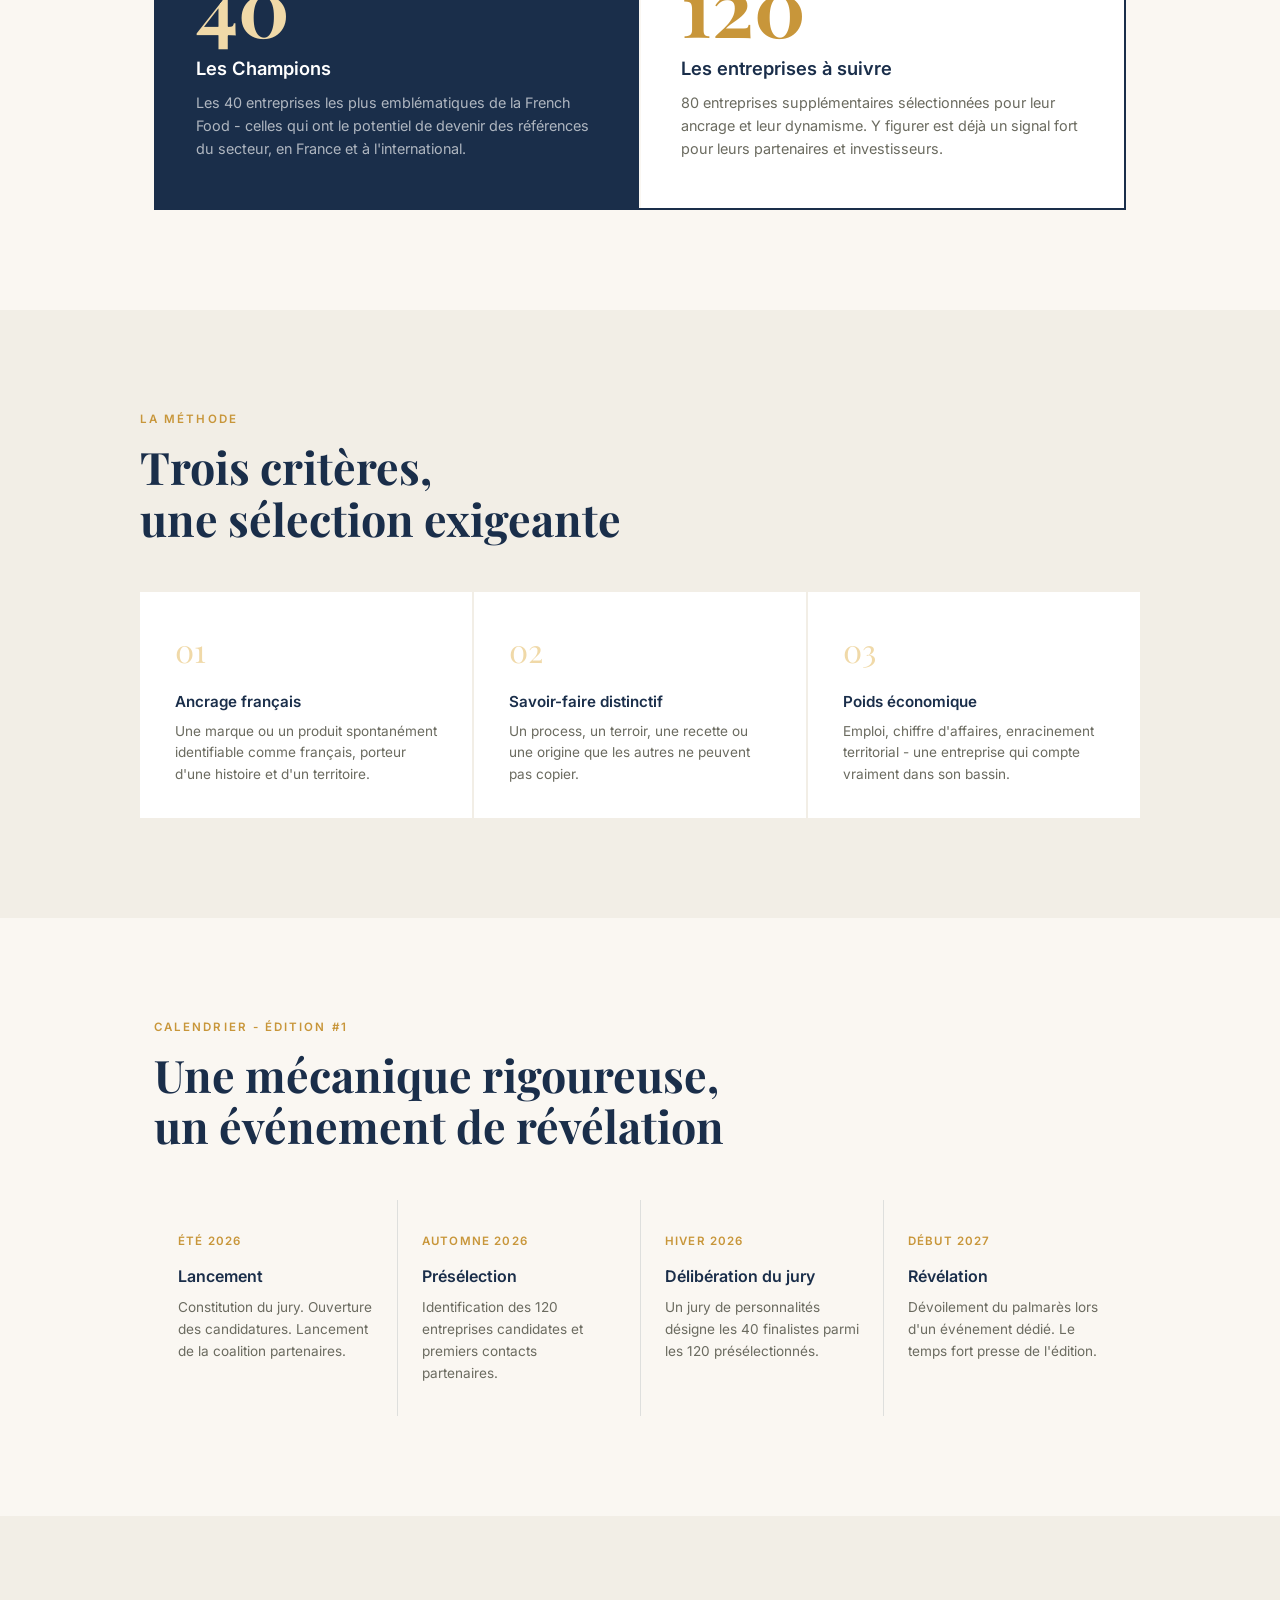
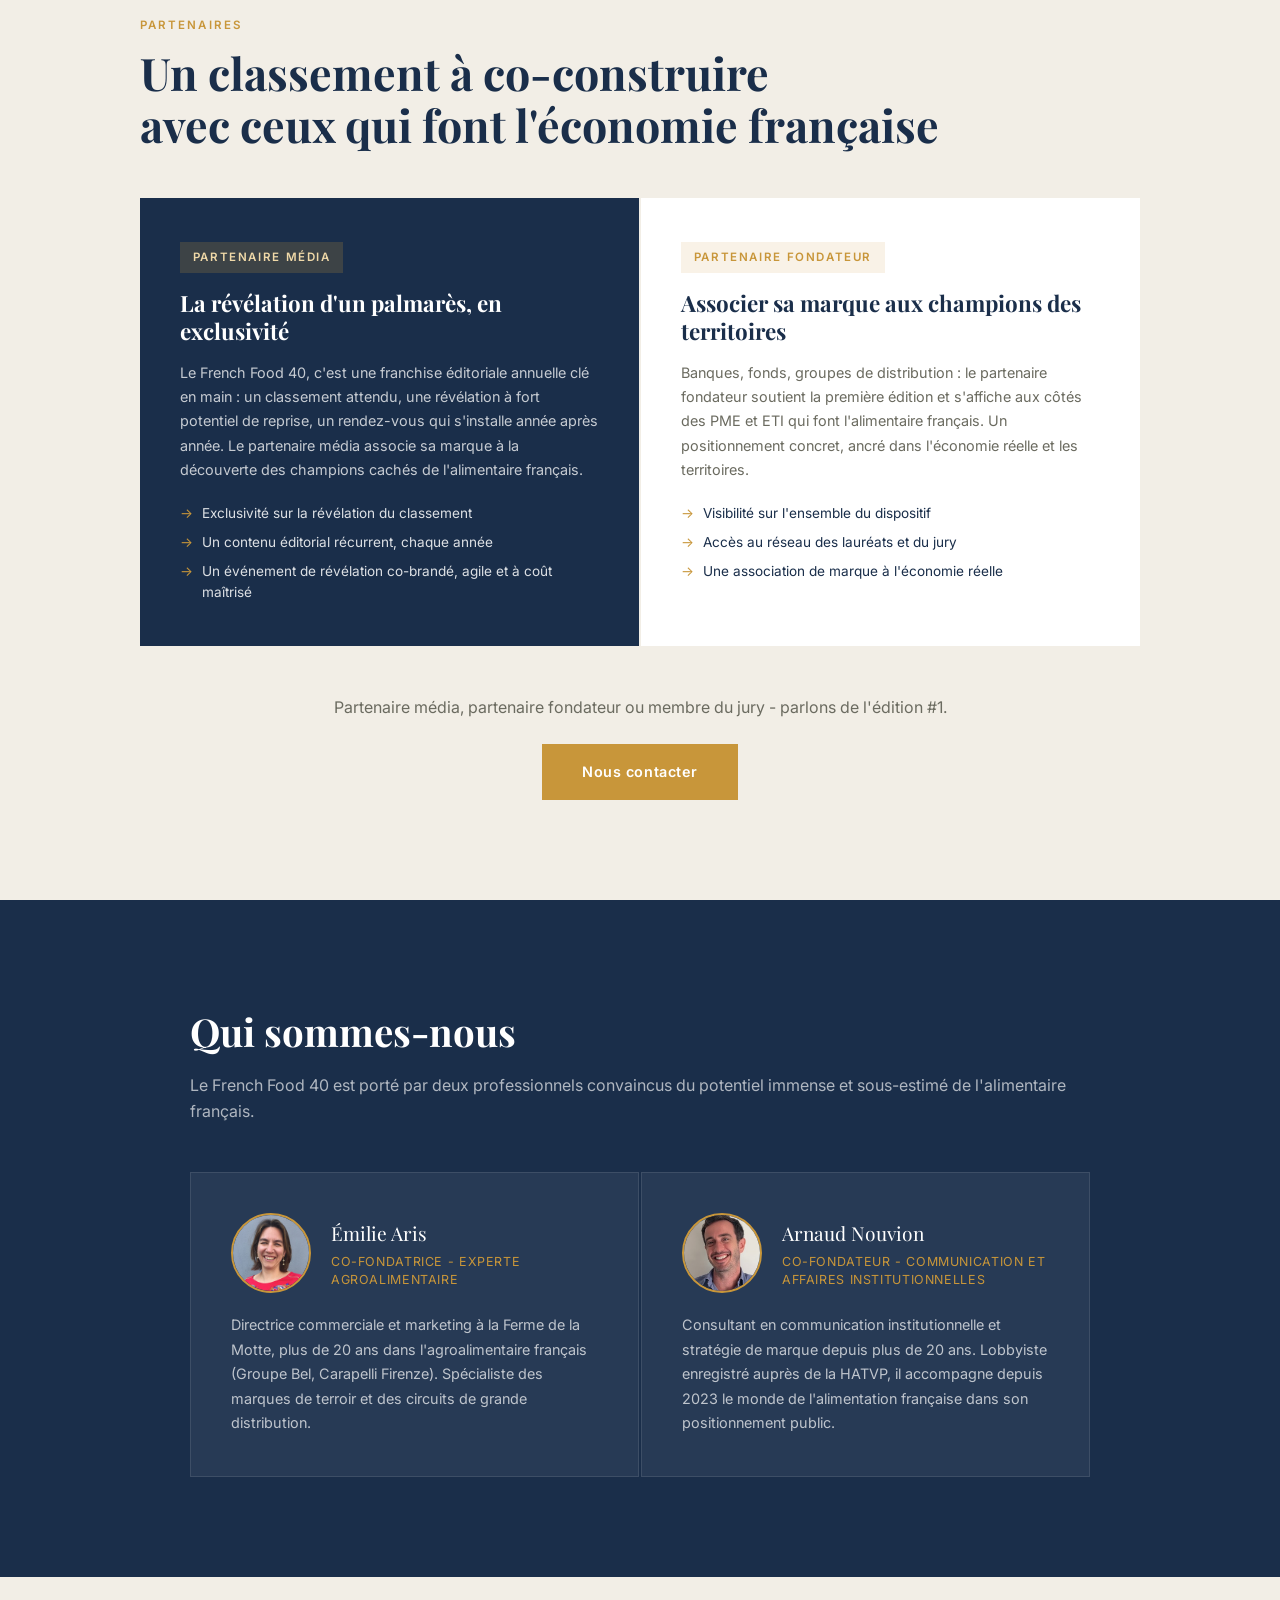
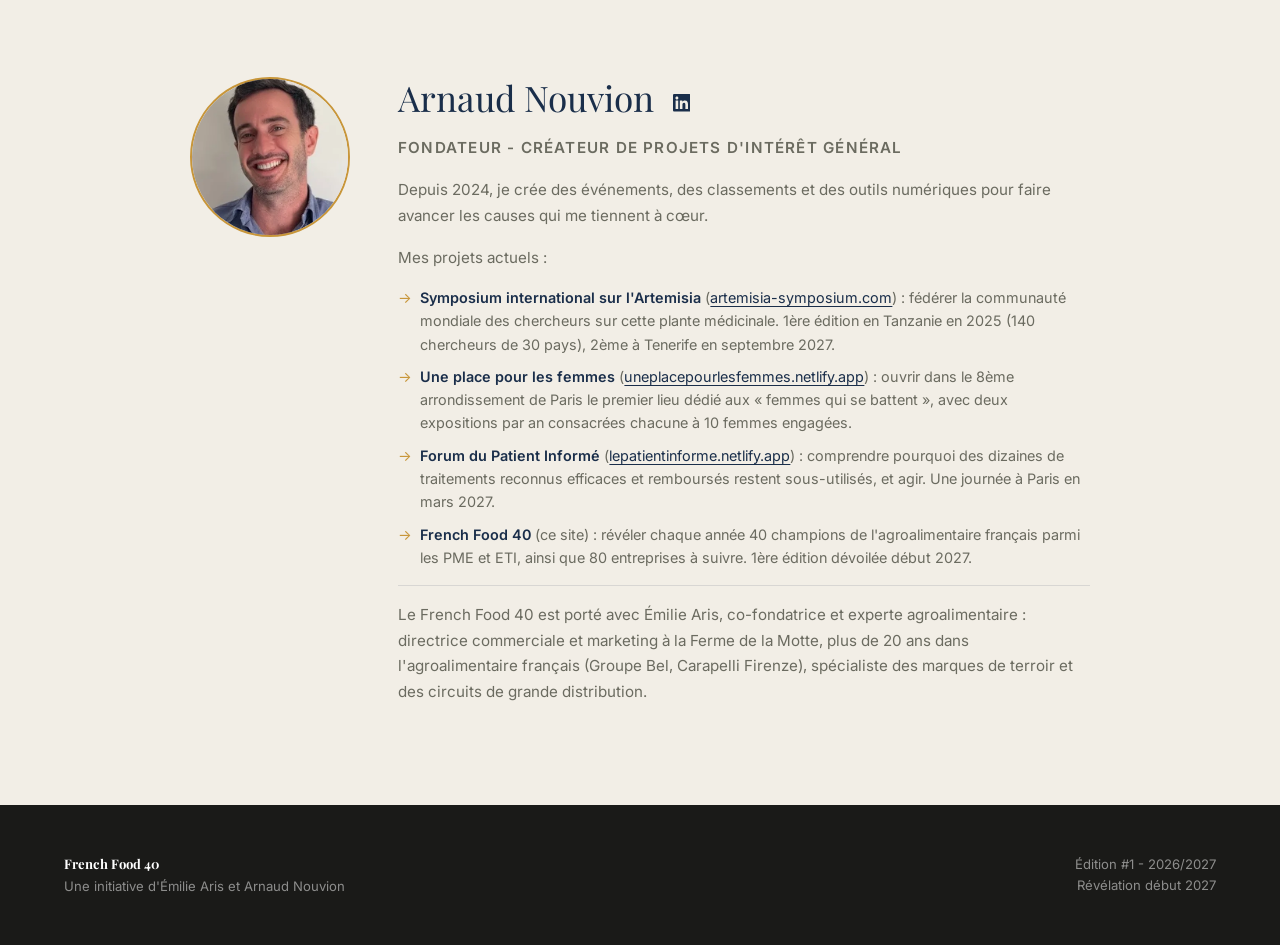
==== commit d8586e6f: "Harmonisation bio auteur Ajout de la section a-propos (bio Arnaud Nouvion, projets actuels, court pa" ====
--- a/index.html
+++ b/index.html
@@ -188,6 +188,27 @@
   </div>
 </section>
 
+<section class="about-author" id="a-propos">
+  <div class="about-author__inner">
+    <img src="images/arnaud-nouvion.webp" alt="Arnaud Nouvion" class="about-author__photo" width="160" height="160" loading="lazy">
+    <div class="about-author__text">
+      <h2 class="about-author__name">Arnaud Nouvion
+        <a href="https://www.linkedin.com/in/arnaud-nouvion/" target="_blank" rel="noopener" aria-label="Profil LinkedIn d'Arnaud Nouvion"><svg viewBox="0 0 24 24" aria-hidden="true" focusable="false"><path d="M20.447 20.452h-3.554v-5.569c0-1.328-.027-3.037-1.852-3.037-1.853 0-2.136 1.445-2.136 2.939v5.667H9.351V9h3.414v1.561h.046c.477-.9 1.637-1.85 3.37-1.85 3.601 0 4.267 2.37 4.267 5.455v6.286zM5.337 7.433c-1.144 0-2.063-.926-2.063-2.065 0-1.138.92-2.063 2.063-2.063 1.14 0 2.064.925 2.064 2.063 0 1.139-.925 2.065-2.064 2.065zm1.782 13.019H3.555V9h3.564v11.452zM22.225 0H1.771C.792 0 0 .774 0 1.729v20.542C0 23.227.792 24 1.771 24h20.451C23.2 24 24 23.227 24 22.271V1.729C24 .774 23.2 0 22.222 0h.003z"/></svg></a>
+      </h2>
+      <p class="about-author__role">Fondateur - Créateur de projets d'intérêt général</p>
+      <p>Depuis 2024, je crée des événements, des classements et des outils numériques pour faire avancer les causes qui me tiennent à cœur.</p>
+      <p>Mes projets actuels :</p>
+      <ul>
+        <li><strong>Symposium international sur l'Artemisia</strong> (<a href="https://artemisia-symposium.com" target="_blank" rel="noopener">artemisia-symposium.com</a>) : fédérer la communauté mondiale des chercheurs sur cette plante médicinale. 1ère édition en Tanzanie en 2025 (140 chercheurs de 30 pays), 2ème à Tenerife en septembre 2027.</li>
+        <li><strong>Une place pour les femmes</strong> (<a href="https://uneplacepourlesfemmes.netlify.app" target="_blank" rel="noopener">uneplacepourlesfemmes.netlify.app</a>) : ouvrir dans le 8ème arrondissement de Paris le premier lieu dédié aux « femmes qui se battent », avec deux expositions par an consacrées chacune à 10 femmes engagées.</li>
+        <li><strong>Forum du Patient Informé</strong> (<a href="https://lepatientinforme.netlify.app" target="_blank" rel="noopener">lepatientinforme.netlify.app</a>) : comprendre pourquoi des dizaines de traitements reconnus efficaces et remboursés restent sous-utilisés, et agir. Une journée à Paris en mars 2027.</li>
+        <li><strong>French Food 40</strong> (ce site) : révéler chaque année 40 champions de l'agroalimentaire français parmi les PME et ETI, ainsi que 80 entreprises à suivre. 1ère édition dévoilée début 2027.</li>
+      </ul>
+      <p class="about-author__coequipiere">Le French Food 40 est porté avec Émilie Aris, co-fondatrice et experte agroalimentaire : directrice commerciale et marketing à la Ferme de la Motte, plus de 20 ans dans l'agroalimentaire français (Groupe Bel, Carapelli Firenze), spécialiste des marques de terroir et des circuits de grande distribution.</p>
+    </div>
+  </div>
+</section>
+
 <footer>
   <div><strong>French Food 40</strong><br>Une initiative d'Émilie Aris et Arnaud Nouvion</div>
   <div style="text-align:right">Édition #1 - 2026/2027<br>Révélation début 2027</div>
--- a/css/style.css
+++ b/css/style.css
@@ -154,6 +154,33 @@
 footer { background: var(--texte); color: rgba(255,255,255,0.5); padding: 3rem 5vw; display: flex; justify-content: space-between; align-items: center; flex-wrap: wrap; gap: 1rem; font-size: 0.82rem; }
 footer strong { color: var(--blanc); font-family: 'Playfair Display', serif; }
 
+.about-author { background: #F2EEE6; padding: 100px 5vw; }
+.about-author__inner { max-width: 900px; margin: 0 auto; display: flex; align-items: flex-start; gap: 3rem; }
+.about-author__photo { width: 160px; height: 160px; border-radius: 50%; object-fit: cover; border: 2px solid var(--or); flex-shrink: 0; }
+.about-author__text { display: flex; flex-direction: column; gap: 1rem; }
+.about-author__name { font-family: 'Playfair Display', serif; font-size: clamp(1.6rem, 3vw, 2.2rem); font-weight: 400; color: var(--bleu); line-height: 1.2; }
+.about-author__name a { display: inline-block; margin-left: 0.6rem; vertical-align: middle; color: var(--or); transition: color 0.2s; }
+.about-author__name a:hover { color: var(--bleu); }
+.about-author__name svg { width: 1.1rem; height: 1.1rem; display: block; fill: currentColor; }
+.about-author__role { font-size: 0.78rem; font-weight: 600; color: var(--or); letter-spacing: 0.08em; text-transform: uppercase; line-height: 1.4; }
+.about-author__text > p { font-size: 0.95rem; color: var(--gris); line-height: 1.7; }
+.about-author__text ul { list-style: none; display: flex; flex-direction: column; gap: 0.6rem; }
+.about-author__text li { font-size: 0.9rem; color: var(--gris); padding-left: 1.4rem; position: relative; line-height: 1.6; }
+.about-author__text li::before { content: '\2192'; position: absolute; left: 0; color: var(--or); }
+.about-author__text li strong { color: var(--bleu); font-weight: 600; }
+.about-author__text a { color: var(--bleu); text-decoration: underline; text-underline-offset: 3px; }
+.about-author__text a:hover { color: var(--or); }
+.about-author__coequipiere { border-top: 1px solid var(--ligne); padding-top: 1rem; }
+
+@media (max-width: 768px) {
+  .about-author { padding: 72px 5vw; }
+  .about-author__inner { flex-direction: column; align-items: center; gap: 2rem; }
+  .about-author__photo { width: 160px; height: 160px; }
+  .about-author__text { width: 100%; }
+  .about-author__name { text-align: center; }
+  .about-author__name a { margin-left: 0.4rem; }
+}
+
 @media (max-width: 768px) {
   nav ul { display: none; }
   .anomalie-inner { grid-template-columns: 1fr; gap: 2rem; }
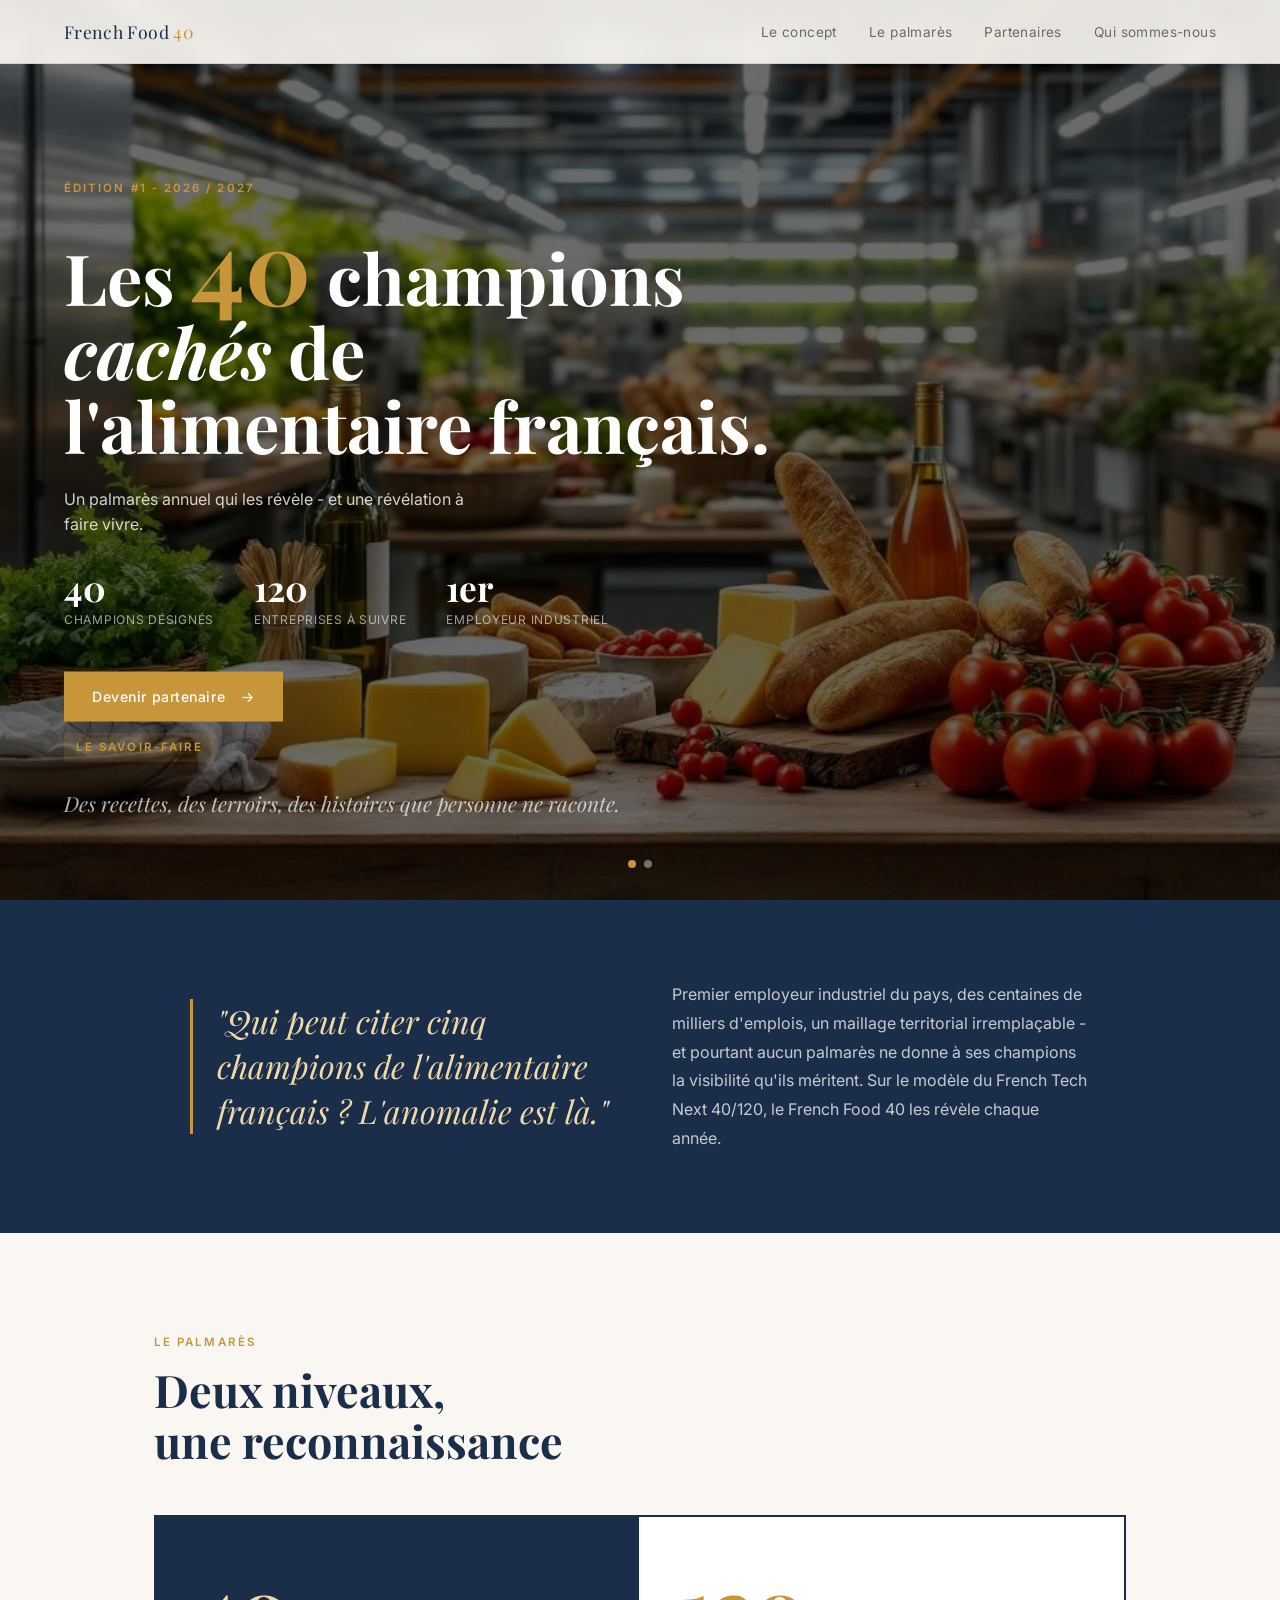
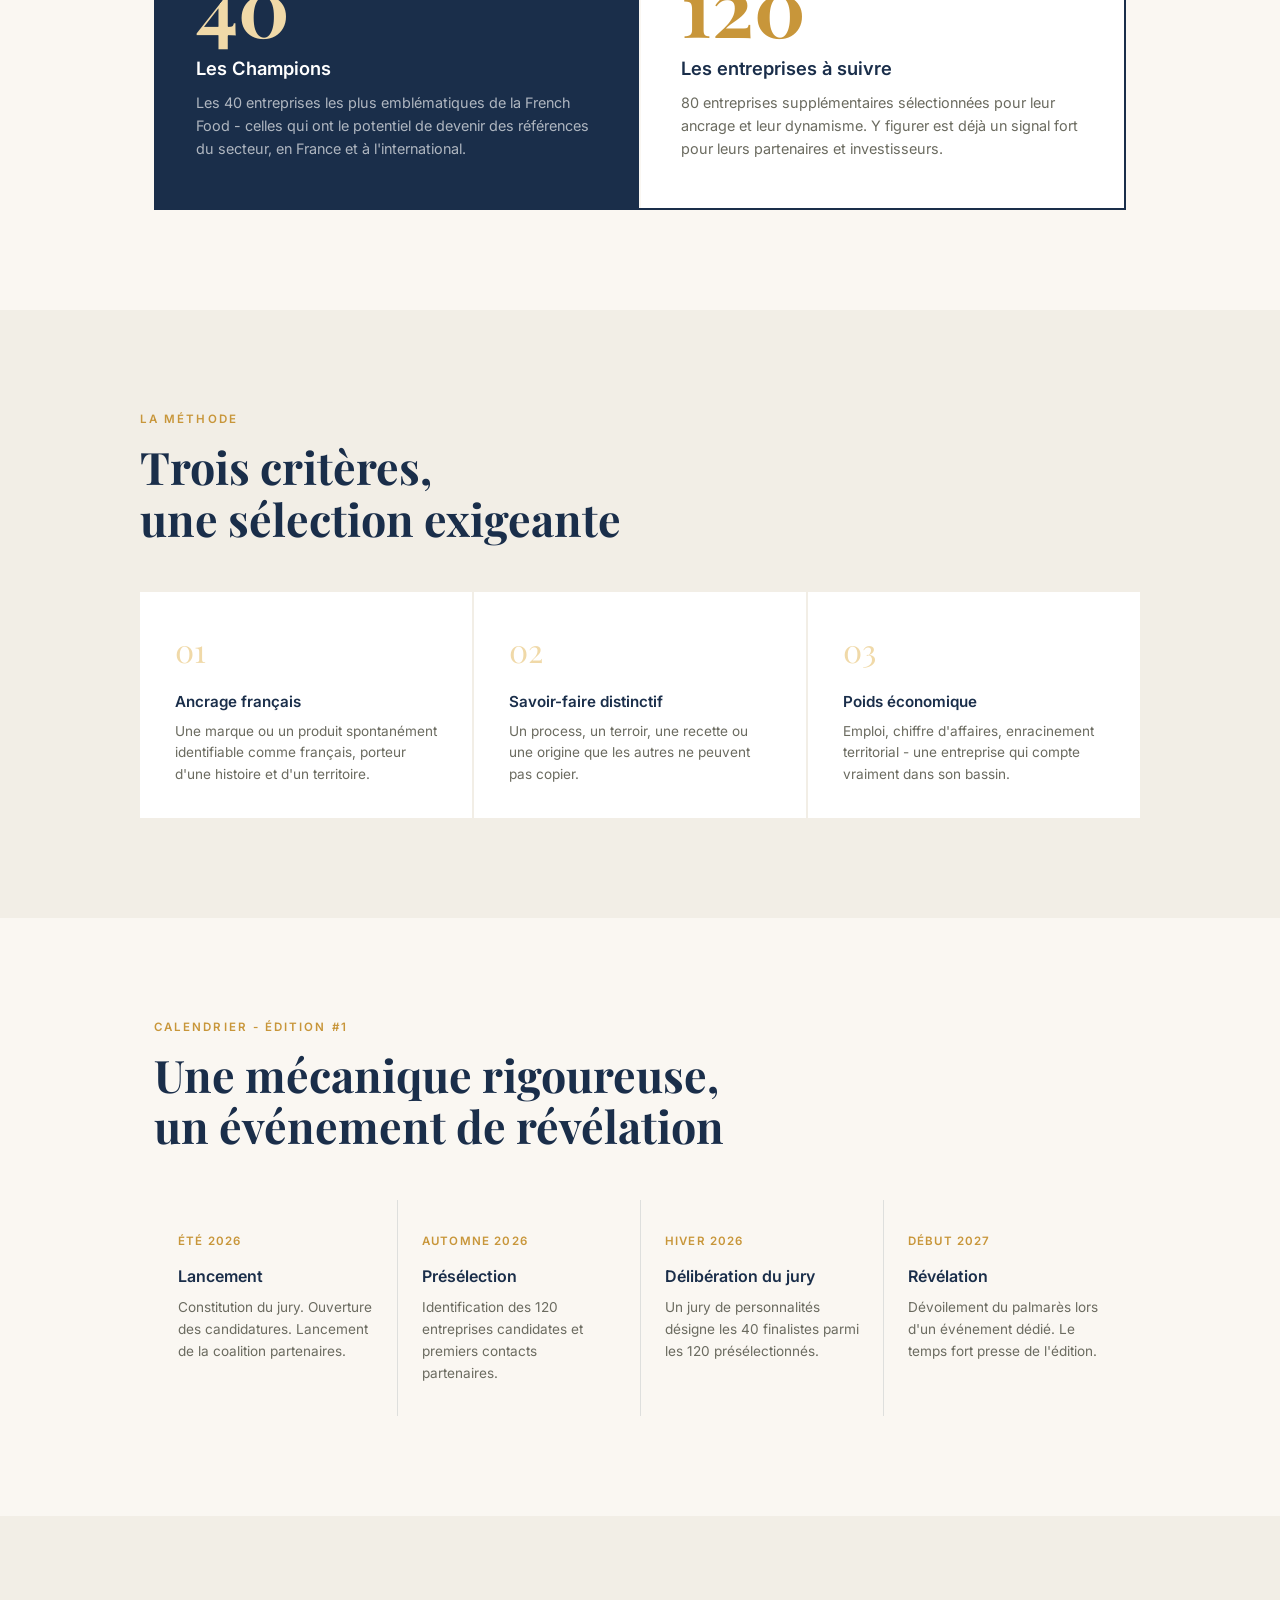
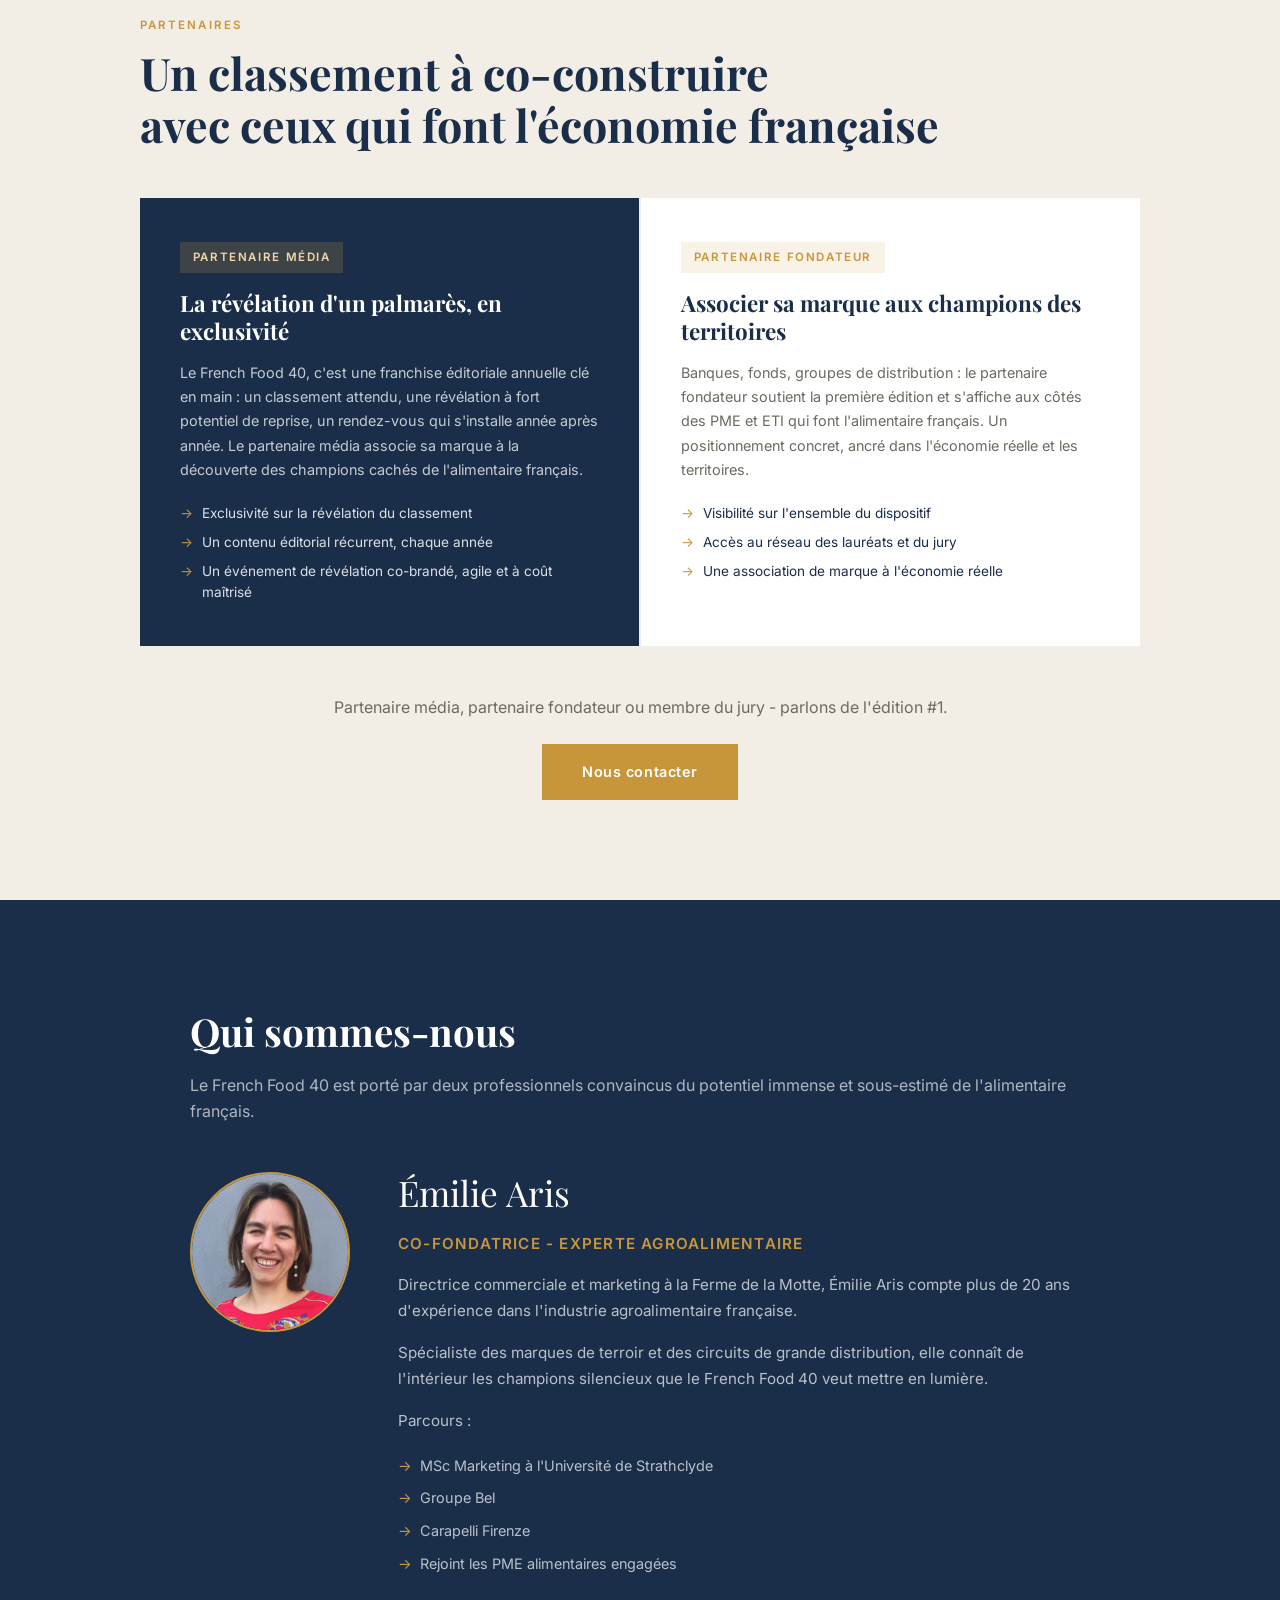
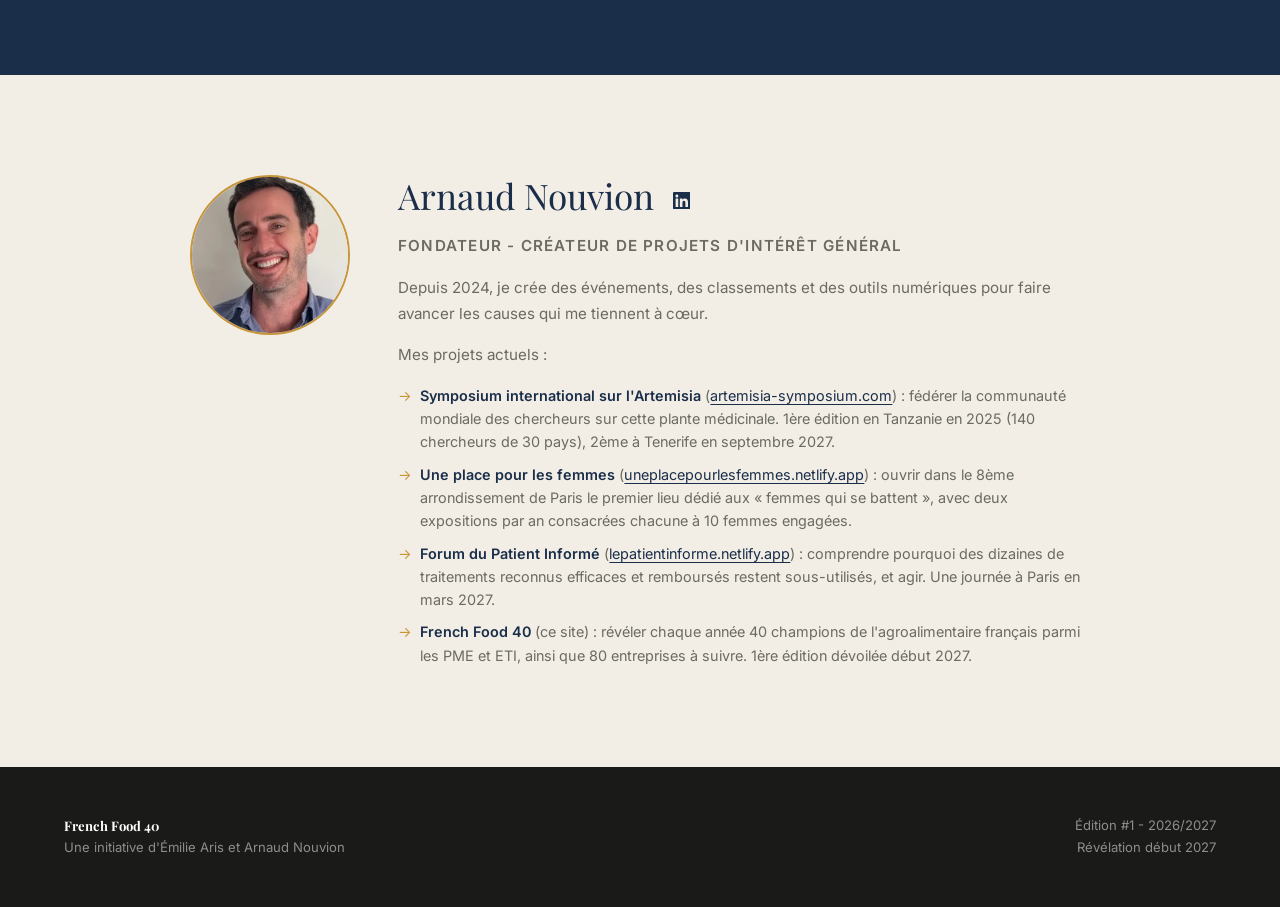
==== commit bcbe5562: "Bio equipe: une seule bio par personne, format harmonise - Retire la carte courte d'Arnaud dans Qui " ====
--- a/index.html
+++ b/index.html
@@ -163,26 +163,20 @@
   <div class="equipe-inner">
     <h2 class="fade-in">Qui sommes-nous</h2>
     <p class="equipe-intro fade-in">Le French Food 40 est porté par deux professionnels convaincus du potentiel immense et sous-estimé de l'alimentaire français.</p>
-    <div class="equipe-grid fade-in">
-      <div class="membre">
-        <div class="membre-header">
-          <img class="membre-photo" src="images/emilie-aris.jpg" alt="Emilie Aris">
-          <div>
-            <div class="membre-name">Émilie Aris</div>
-            <div class="membre-titre">Co-fondatrice - Experte agroalimentaire</div>
-          </div>
-        </div>
-        <p>Directrice commerciale et marketing à la Ferme de la Motte, plus de 20 ans dans l'agroalimentaire français (Groupe Bel, Carapelli Firenze). Spécialiste des marques de terroir et des circuits de grande distribution.</p>
-      </div>
-      <div class="membre">
-        <div class="membre-header">
-          <img class="membre-photo" src="images/arnaud-nouvion.jpg" alt="Arnaud Nouvion">
-          <div>
-            <div class="membre-name">Arnaud Nouvion</div>
-            <div class="membre-titre">Co-fondateur - Communication et affaires institutionnelles</div>
-          </div>
-        </div>
-        <p>Consultant en communication institutionnelle et stratégie de marque depuis plus de 20 ans. Lobbyiste enregistré auprès de la HATVP, il accompagne depuis 2023 le monde de l'alimentation française dans son positionnement public.</p>
+    <div class="about-author__inner about-author__inner--dark fade-in">
+      <img src="images/emilie-aris.jpg" alt="Émilie Aris" class="about-author__photo" width="160" height="160" loading="lazy">
+      <div class="about-author__text about-author__text--dark">
+        <h3 class="about-author__name">Émilie Aris</h3>
+        <p class="about-author__role">Co-fondatrice - Experte agroalimentaire</p>
+        <p>Directrice commerciale et marketing à la Ferme de la Motte, Émilie Aris compte plus de 20 ans d'expérience dans l'industrie agroalimentaire française.</p>
+        <p>Spécialiste des marques de terroir et des circuits de grande distribution, elle connaît de l'intérieur les champions silencieux que le French Food 40 veut mettre en lumière.</p>
+        <p>Parcours :</p>
+        <ul>
+          <li>MSc Marketing à l'Université de Strathclyde</li>
+          <li>Groupe Bel</li>
+          <li>Carapelli Firenze</li>
+          <li>Rejoint les PME alimentaires engagées</li>
+        </ul>
       </div>
     </div>
   </div>
@@ -204,7 +198,6 @@
         <li><strong>Forum du Patient Informé</strong> (<a href="https://lepatientinforme.netlify.app" target="_blank" rel="noopener">lepatientinforme.netlify.app</a>) : comprendre pourquoi des dizaines de traitements reconnus efficaces et remboursés restent sous-utilisés, et agir. Une journée à Paris en mars 2027.</li>
         <li><strong>French Food 40</strong> (ce site) : révéler chaque année 40 champions de l'agroalimentaire français parmi les PME et ETI, ainsi que 80 entreprises à suivre. 1ère édition dévoilée début 2027.</li>
       </ul>
-      <p class="about-author__coequipiere">Le French Food 40 est porté avec Émilie Aris, co-fondatrice et experte agroalimentaire : directrice commerciale et marketing à la Ferme de la Motte, plus de 20 ans dans l'agroalimentaire français (Groupe Bel, Carapelli Firenze), spécialiste des marques de terroir et des circuits de grande distribution.</p>
     </div>
   </div>
 </section>
--- a/css/style.css
+++ b/css/style.css
@@ -170,7 +170,16 @@
 .about-author__text li strong { color: var(--bleu); font-weight: 600; }
 .about-author__text a { color: var(--bleu); text-decoration: underline; text-underline-offset: 3px; }
 .about-author__text a:hover { color: var(--or); }
-.about-author__coequipiere { border-top: 1px solid var(--ligne); padding-top: 1rem; }
+
+/* Variante sombre, pour la bio d'Emilie dans la section Qui sommes-nous (fond bleu) */
+.about-author__inner--dark { max-width: none; margin: 0; }
+.about-author__text--dark .about-author__name { color: var(--blanc); }
+.about-author__text--dark .about-author__role { color: var(--or); }
+.about-author__text--dark > p { color: rgba(255,255,255,0.7); }
+.about-author__text--dark li { color: rgba(255,255,255,0.7); }
+.about-author__text--dark li::before { color: var(--or); }
+.about-author__text--dark li strong { color: var(--blanc); }
+.about-author__text--dark ul { margin-top: 0.25rem; }
 
 @media (max-width: 768px) {
   .about-author { padding: 72px 5vw; }
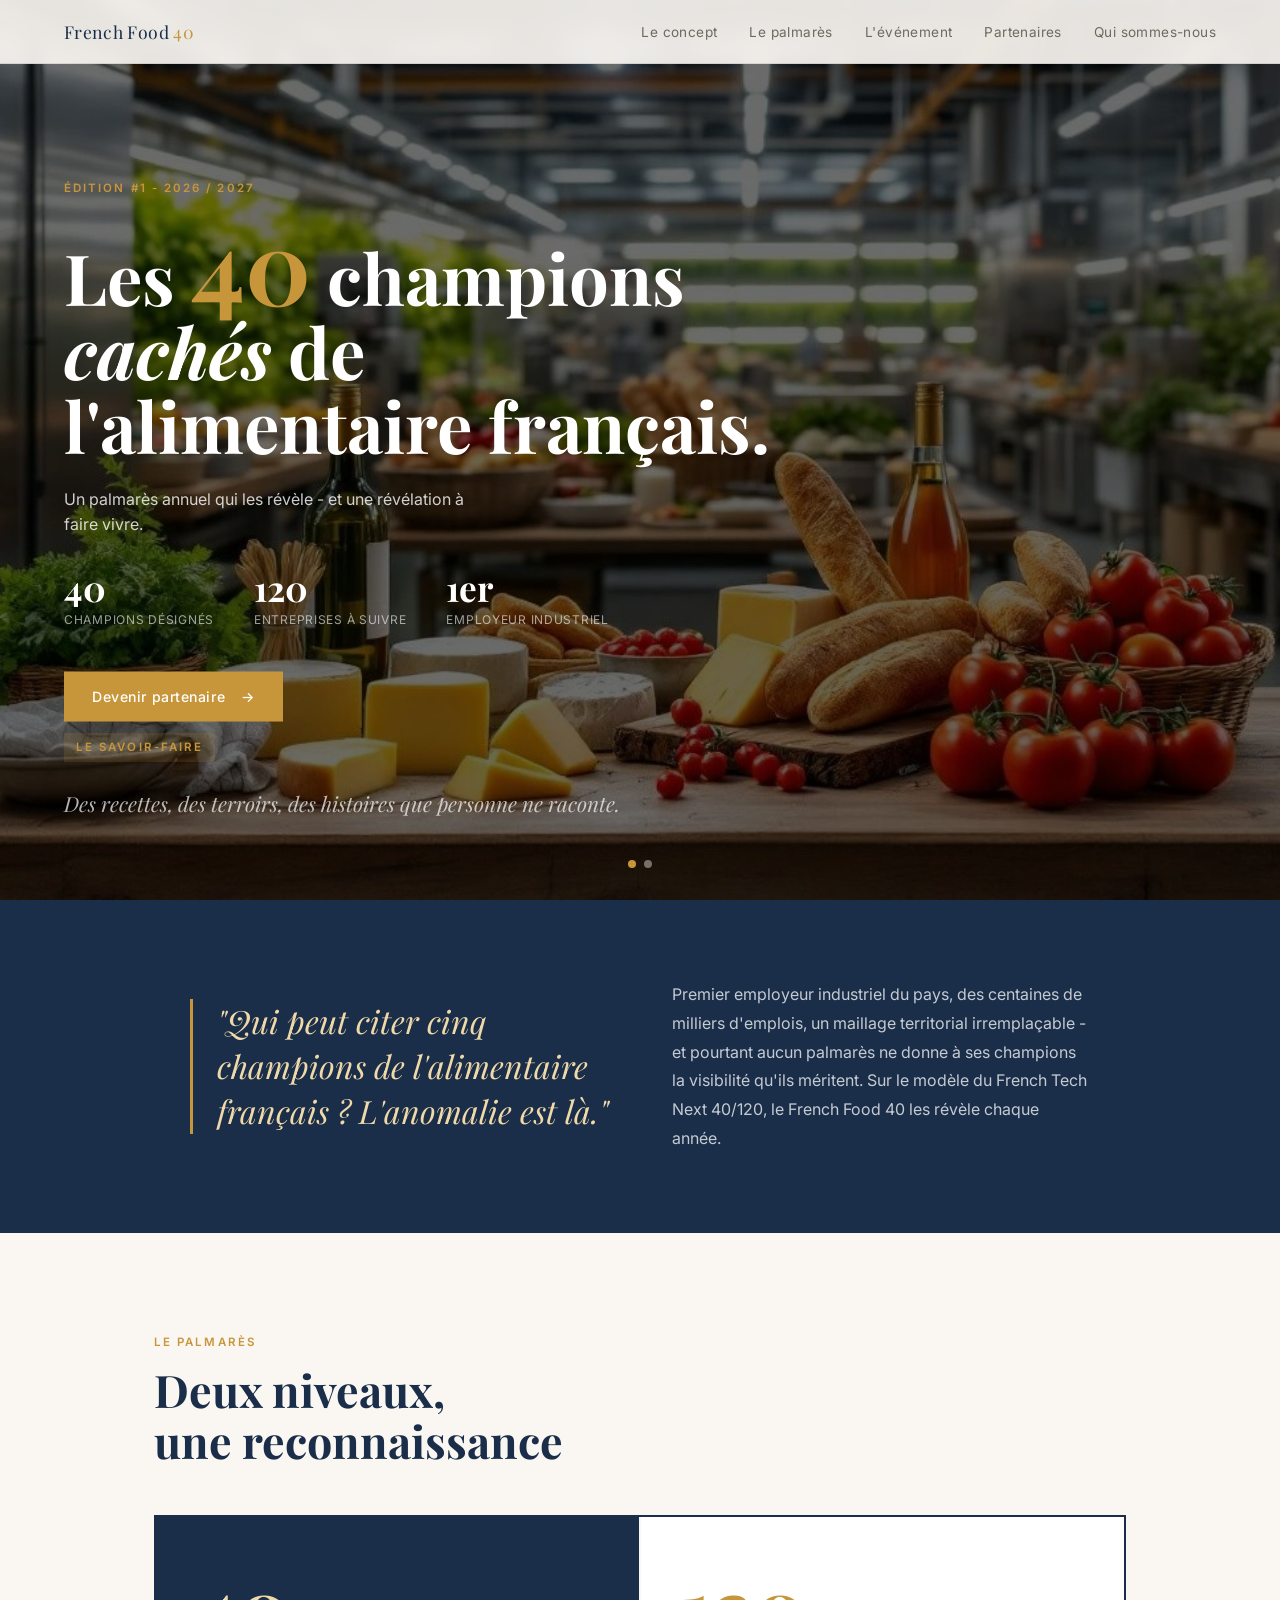
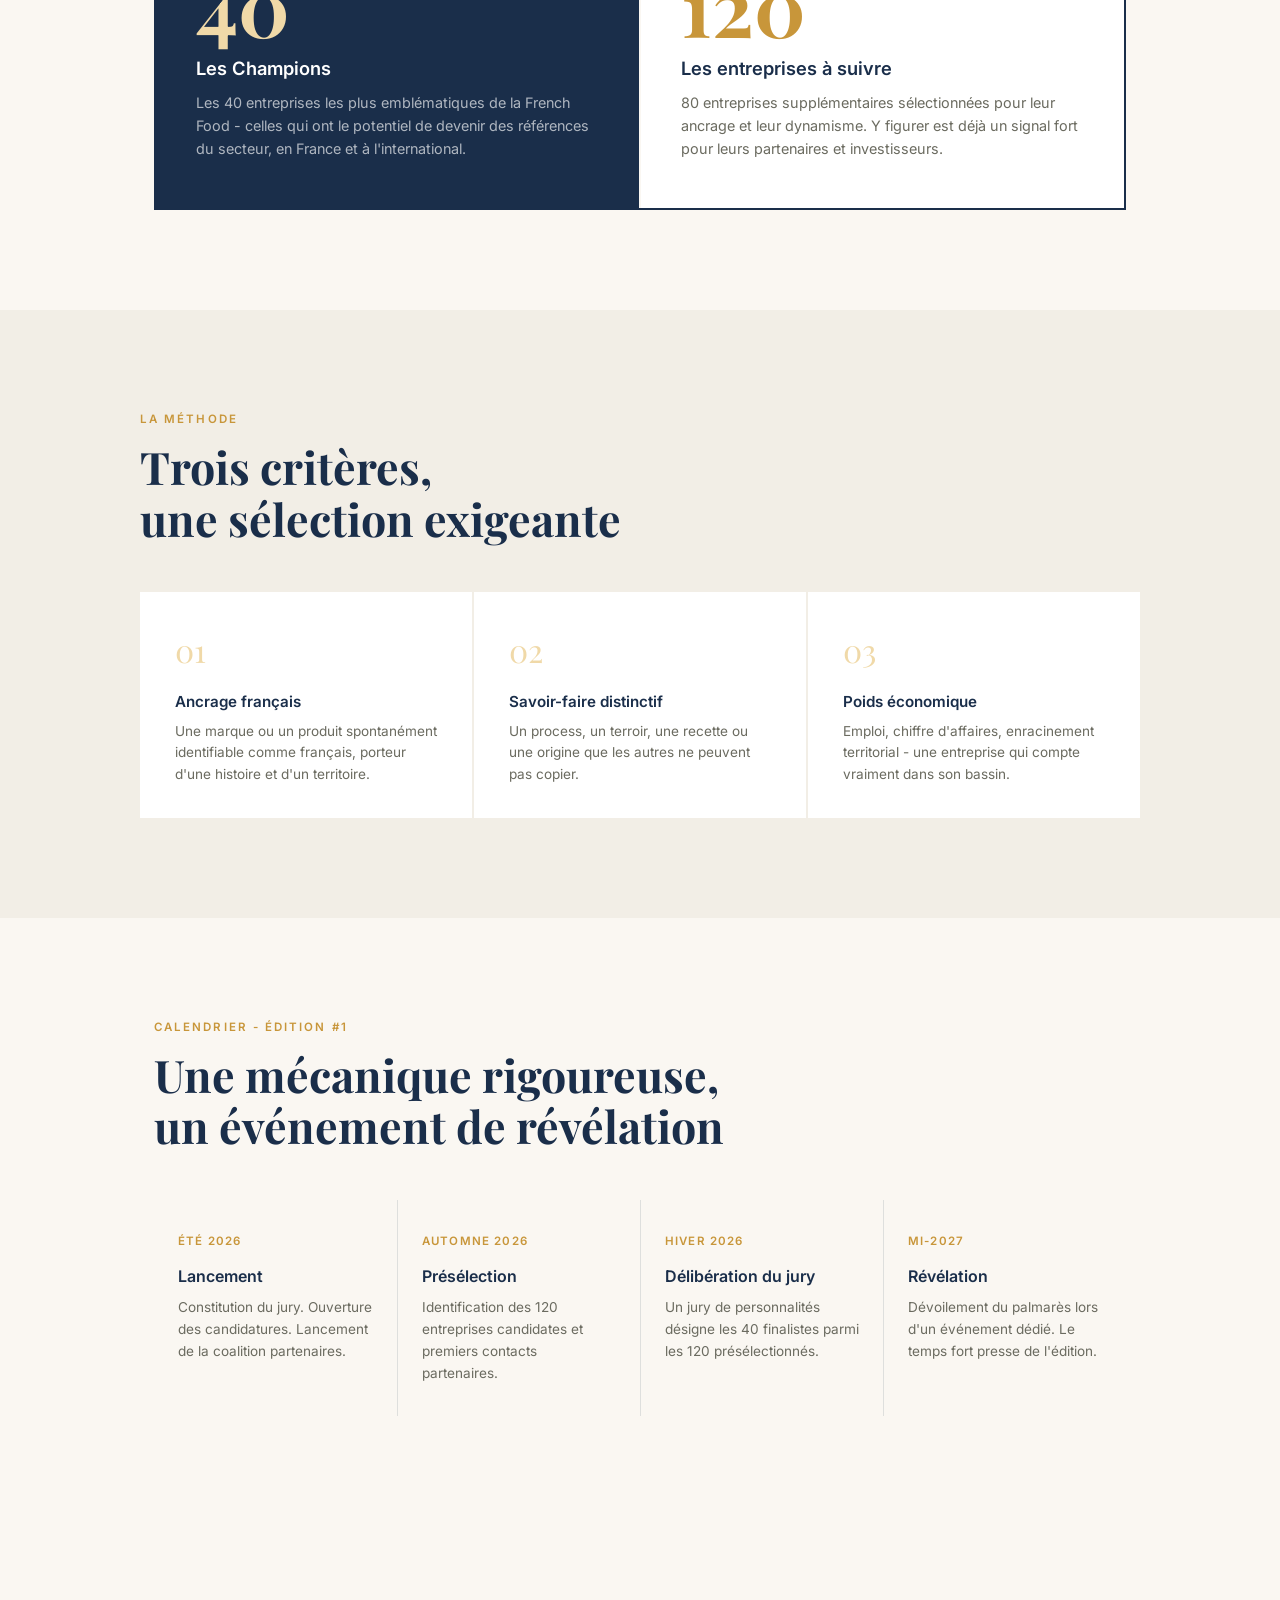
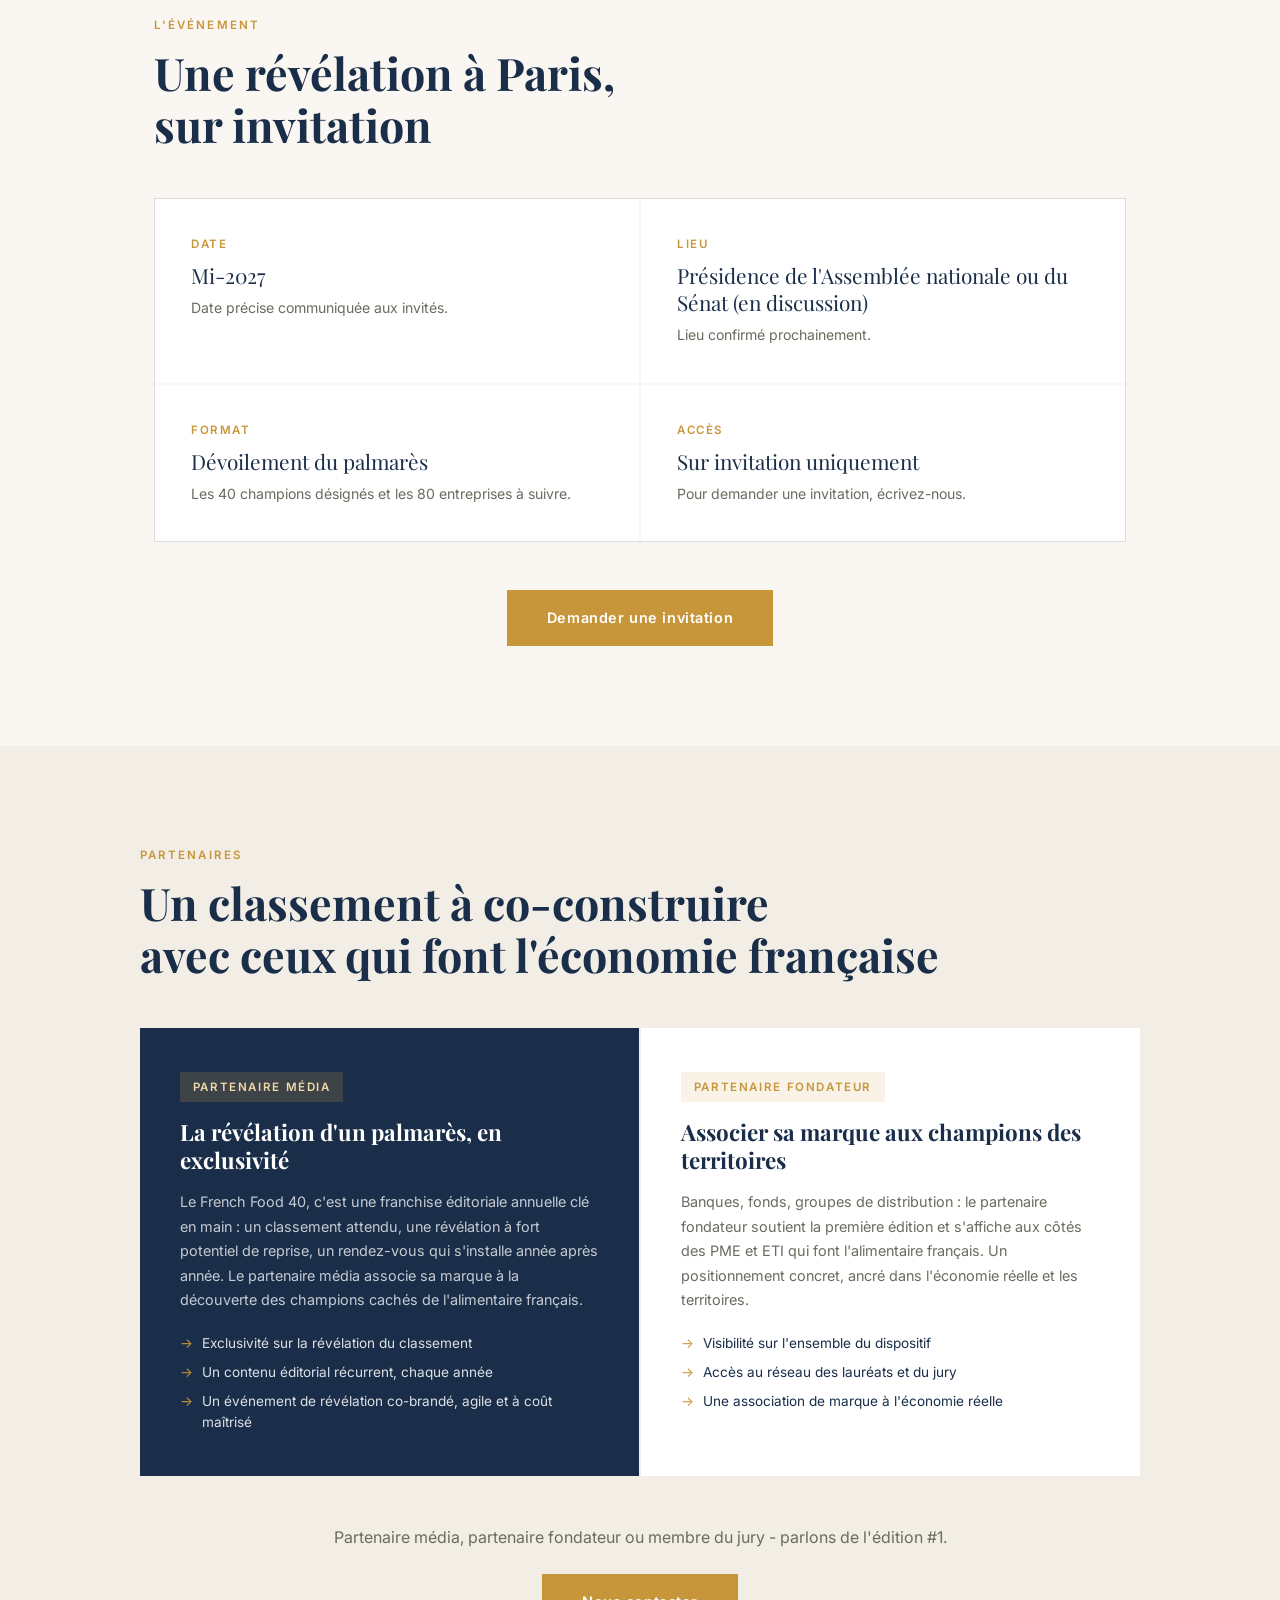
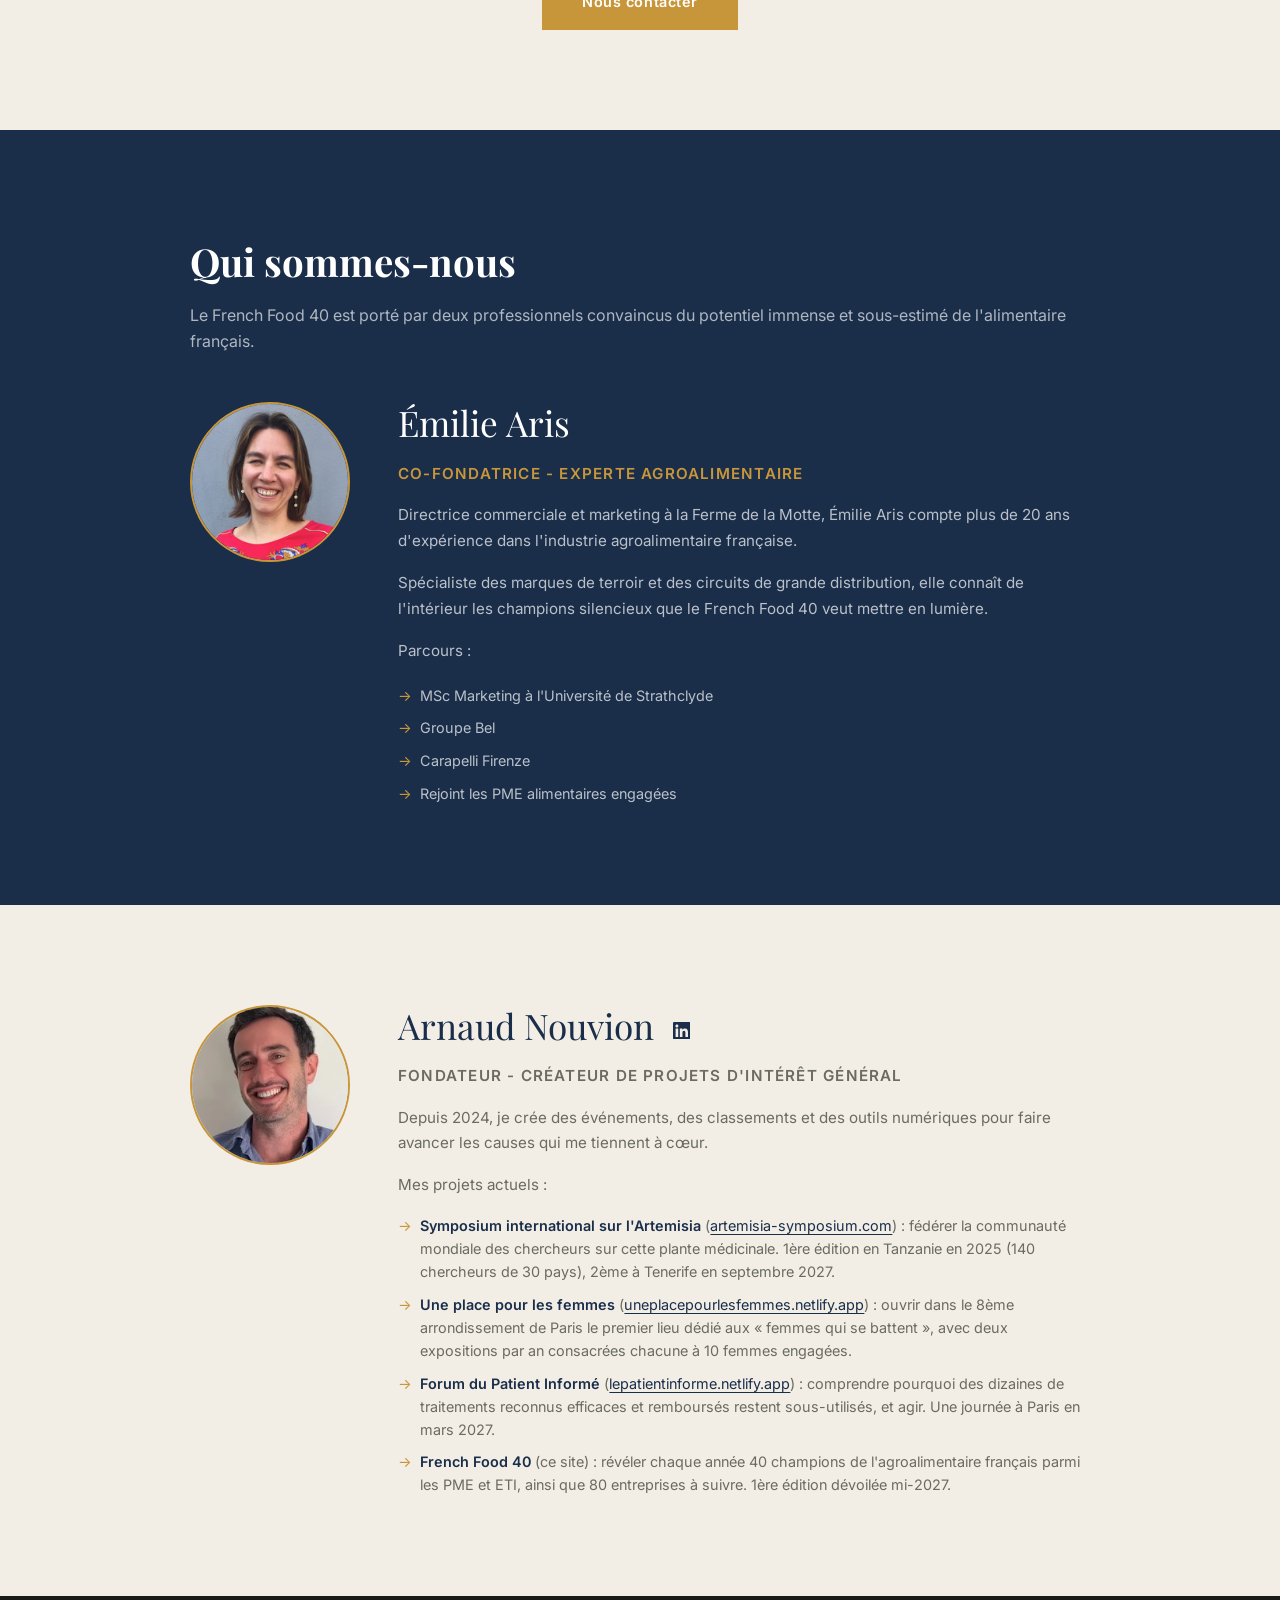
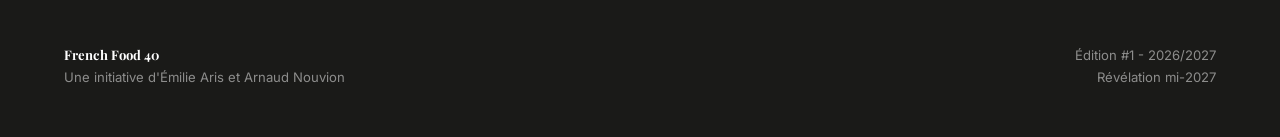
==== commit 5dc5faf3: "Evenement de revelation: section dediee, date mi-2027, sur invitation - Nouvelle section L'evenement" ====
--- a/index.html
+++ b/index.html
@@ -4,13 +4,13 @@
 <meta charset="UTF-8">
 <meta name="viewport" content="width=device-width, initial-scale=1.0">
 <title>French Food 40 - L'indice annuel des champions de l'alimentaire français</title>
-<meta name="description" content="Le palmarès annuel qui révèle les 40 champions cachés de l'alimentaire français. Édition #1 - révélation début 2027.">
+<meta name="description" content="Le palmarès annuel qui révèle les 40 champions cachés de l'alimentaire français. Édition #1 - révélation mi-2027 à Paris, sur invitation.">
 <meta property="og:type" content="website">
 <meta property="og:site_name" content="French Food 40">
 <meta property="og:locale" content="fr_FR">
 <meta property="og:url" content="https://frenchfood40.netlify.app/">
 <meta property="og:title" content="French Food 40 - Les champions cachés de l'alimentaire français">
-<meta property="og:description" content="Le palmarès annuel qui révèle les 40 champions cachés de l'alimentaire français. Édition #1 - révélation début 2027.">
+<meta property="og:description" content="Le palmarès annuel qui révèle les 40 champions cachés de l'alimentaire français. Édition #1 - révélation mi-2027 à Paris, sur invitation.">
 <meta property="og:image" content="https://frenchfood40.netlify.app/images/og-image.png">
 <meta property="og:image:secure_url" content="https://frenchfood40.netlify.app/images/og-image.png">
 <meta property="og:image:type" content="image/png">
@@ -38,6 +38,7 @@
   <ul>
     <li><a href="#concept">Le concept</a></li>
     <li><a href="#palmares">Le palmarès</a></li>
+    <li><a href="#revelation">L'événement</a></li>
     <li><a href="#partenaires">Partenaires</a></li>
     <li><a href="#equipe">Qui sommes-nous</a></li>
   </ul>
@@ -122,7 +123,37 @@
     <div class="etape"><div class="etape-date">Été 2026</div><h4>Lancement</h4><p>Constitution du jury. Ouverture des candidatures. Lancement de la coalition partenaires.</p></div>
     <div class="etape"><div class="etape-date">Automne 2026</div><h4>Présélection</h4><p>Identification des 120 entreprises candidates et premiers contacts partenaires.</p></div>
     <div class="etape"><div class="etape-date">Hiver 2026</div><h4>Délibération du jury</h4><p>Un jury de personnalités désigne les 40 finalistes parmi les 120 présélectionnés.</p></div>
-    <div class="etape"><div class="etape-date">Début 2027</div><h4>Révélation</h4><p>Dévoilement du palmarès lors d'un événement dédié. Le temps fort presse de l'édition.</p></div>
+    <div class="etape"><div class="etape-date">Mi-2027</div><h4>Révélation</h4><p>Dévoilement du palmarès lors d'un événement dédié. Le temps fort presse de l'édition.</p></div>
+  </div>
+</section>
+
+<section class="revelation" id="revelation">
+  <p class="section-eyebrow fade-in">L'événement</p>
+  <h2 class="section-titre fade-in">Une révélation à Paris,<br>sur invitation</h2>
+  <div class="revelation-grid fade-in">
+    <div class="revelation-case">
+      <span class="revelation-label">Date</span>
+      <strong>Mi-2027</strong>
+      <p>Date précise communiquée aux invités.</p>
+    </div>
+    <div class="revelation-case">
+      <span class="revelation-label">Lieu</span>
+      <strong>Présidence de l'Assemblée nationale ou du Sénat (en discussion)</strong>
+      <p>Lieu confirmé prochainement.</p>
+    </div>
+    <div class="revelation-case">
+      <span class="revelation-label">Format</span>
+      <strong>Dévoilement du palmarès</strong>
+      <p>Les 40 champions désignés et les 80 entreprises à suivre.</p>
+    </div>
+    <div class="revelation-case">
+      <span class="revelation-label">Accès</span>
+      <strong>Sur invitation uniquement</strong>
+      <p>Pour demander une invitation, écrivez-nous.</p>
+    </div>
+  </div>
+  <div class="revelation-cta fade-in">
+    <a href="mailto:contact@frenchfood40.fr?subject=Demande%20d%27invitation%20-%20R%C3%A9v%C3%A9lation%20French%20Food%2040" class="contact-btn">Demander une invitation</a>
   </div>
 </section>
 
@@ -196,7 +227,7 @@
         <li><strong>Symposium international sur l'Artemisia</strong> (<a href="https://artemisia-symposium.com" target="_blank" rel="noopener">artemisia-symposium.com</a>) : fédérer la communauté mondiale des chercheurs sur cette plante médicinale. 1ère édition en Tanzanie en 2025 (140 chercheurs de 30 pays), 2ème à Tenerife en septembre 2027.</li>
         <li><strong>Une place pour les femmes</strong> (<a href="https://uneplacepourlesfemmes.netlify.app" target="_blank" rel="noopener">uneplacepourlesfemmes.netlify.app</a>) : ouvrir dans le 8ème arrondissement de Paris le premier lieu dédié aux « femmes qui se battent », avec deux expositions par an consacrées chacune à 10 femmes engagées.</li>
         <li><strong>Forum du Patient Informé</strong> (<a href="https://lepatientinforme.netlify.app" target="_blank" rel="noopener">lepatientinforme.netlify.app</a>) : comprendre pourquoi des dizaines de traitements reconnus efficaces et remboursés restent sous-utilisés, et agir. Une journée à Paris en mars 2027.</li>
-        <li><strong>French Food 40</strong> (ce site) : révéler chaque année 40 champions de l'agroalimentaire français parmi les PME et ETI, ainsi que 80 entreprises à suivre. 1ère édition dévoilée début 2027.</li>
+        <li><strong>French Food 40</strong> (ce site) : révéler chaque année 40 champions de l'agroalimentaire français parmi les PME et ETI, ainsi que 80 entreprises à suivre. 1ère édition dévoilée mi-2027.</li>
       </ul>
     </div>
   </div>
@@ -204,7 +235,7 @@
 
 <footer>
   <div><strong>French Food 40</strong><br>Une initiative d'Émilie Aris et Arnaud Nouvion</div>
-  <div style="text-align:right">Édition #1 - 2026/2027<br>Révélation début 2027</div>
+  <div style="text-align:right">Édition #1 - 2026/2027<br>Révélation mi-2027</div>
 </footer>
 
 <script src="js/main.js"></script>
--- a/css/style.css
+++ b/css/style.css
@@ -132,6 +132,14 @@
 .rejoindre-badge { padding: 0.6rem 1.2rem; border: 1px solid var(--bleu); font-size: 0.82rem; font-weight: 500; color: var(--bleu); letter-spacing: 0.03em; }
 .contact-btn { display: inline-block; background: var(--or); color: var(--blanc); text-decoration: none; padding: 1rem 2.5rem; font-size: 0.9rem; font-weight: 600; letter-spacing: 0.04em; transition: background 0.2s; }
 .contact-btn:hover { background: #b3852e; }
+
+.revelation { padding: 100px 5vw; max-width: 1100px; margin: 0 auto; }
+.revelation-grid { display: grid; grid-template-columns: 1fr 1fr; gap: 2px; border: 1px solid var(--ligne); margin-top: 3rem; }
+.revelation-case { background: var(--blanc); padding: 2.25rem 2.25rem; display: flex; flex-direction: column; gap: 0.5rem; }
+.revelation-label { font-size: 0.72rem; font-weight: 600; letter-spacing: 0.14em; color: var(--or); text-transform: uppercase; }
+.revelation-case strong { font-family: 'Playfair Display', serif; font-size: 1.3rem; font-weight: 400; color: var(--bleu); line-height: 1.3; }
+.revelation-case p { font-size: 0.88rem; color: var(--gris); line-height: 1.6; }
+.revelation-cta { text-align: center; margin-top: 3rem; }
 
 .partenaires { background: #F2EEE6; padding: 100px 5vw; }
 .partenaires-inner { max-width: 1000px; margin: 0 auto; }
@@ -199,6 +207,7 @@
   .equipe-grid { grid-template-columns: 1fr; }
   .laureats-liste { grid-template-columns: 1fr; }
   .partenaires-grid { grid-template-columns: 1fr; }
+  .revelation-grid { grid-template-columns: 1fr; }
 }
 @media (max-width: 480px) {
   .criteres-grid { grid-template-columns: 1fr; }
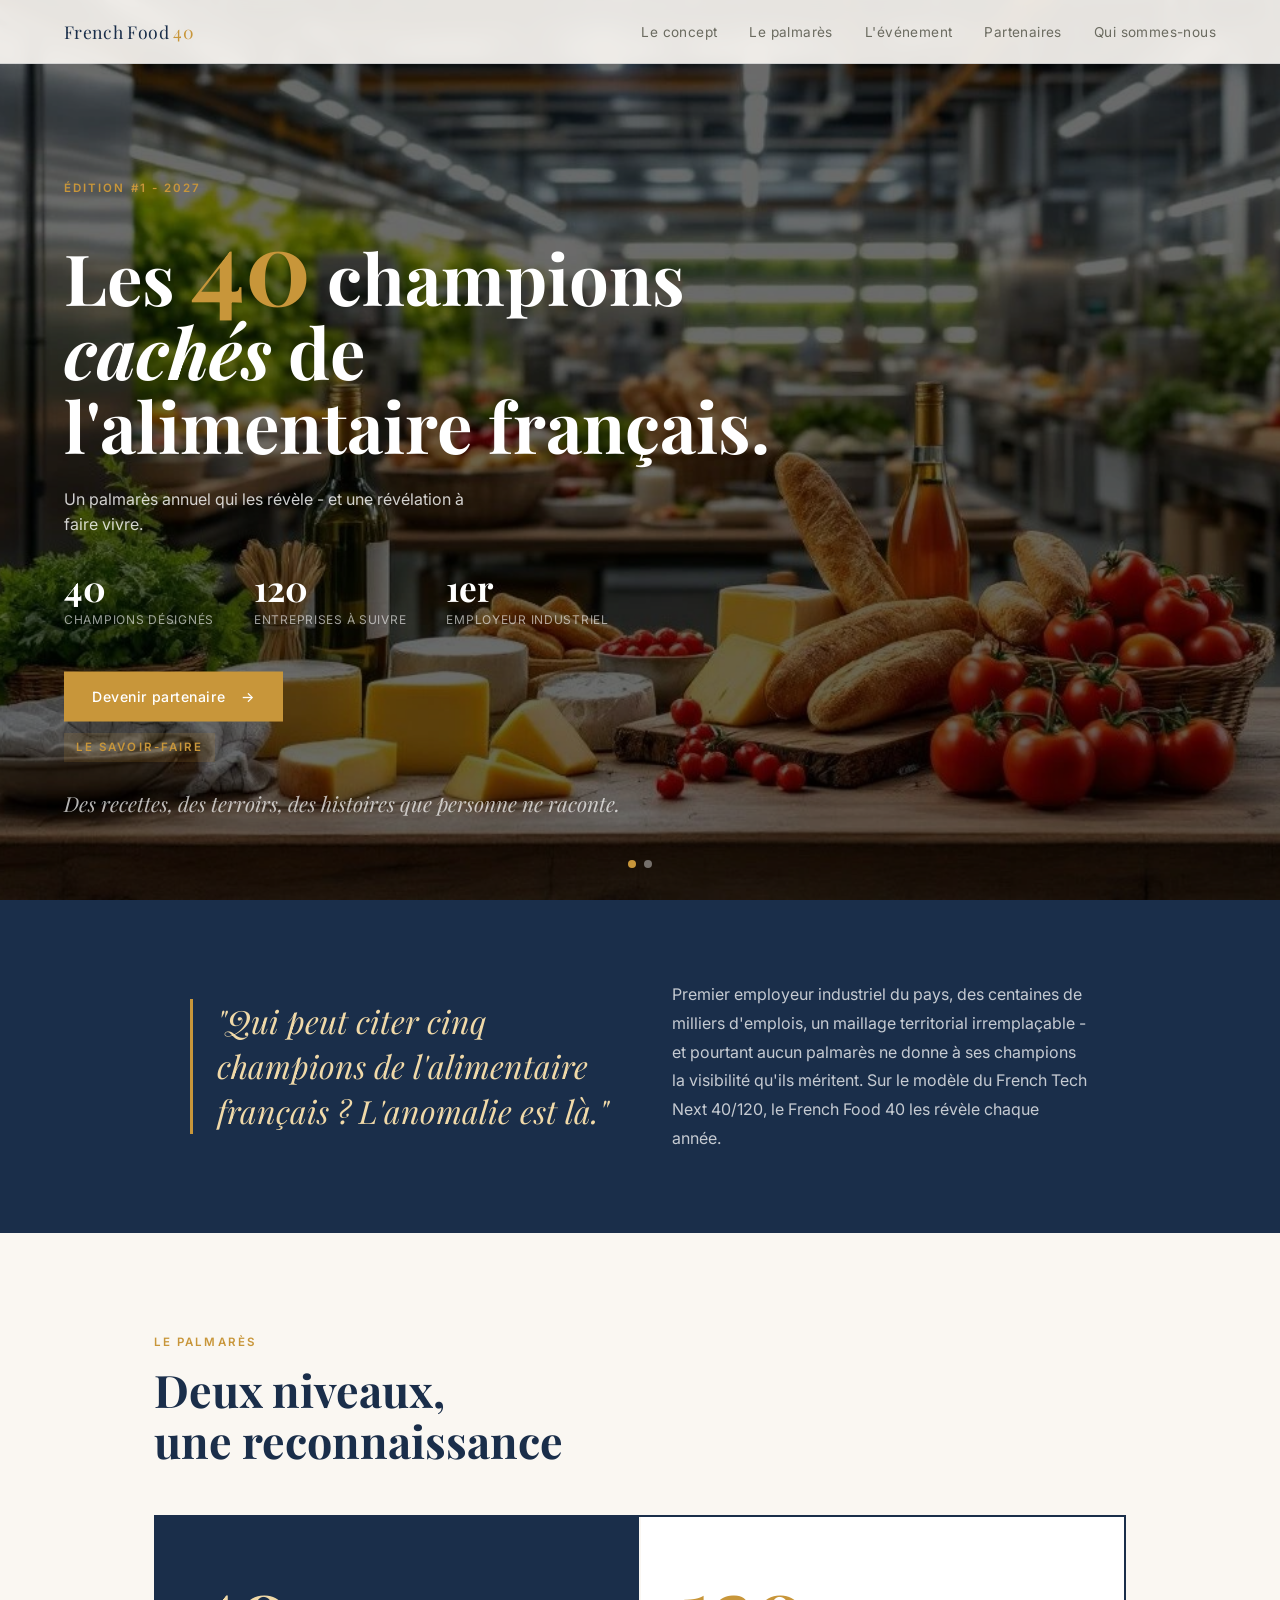
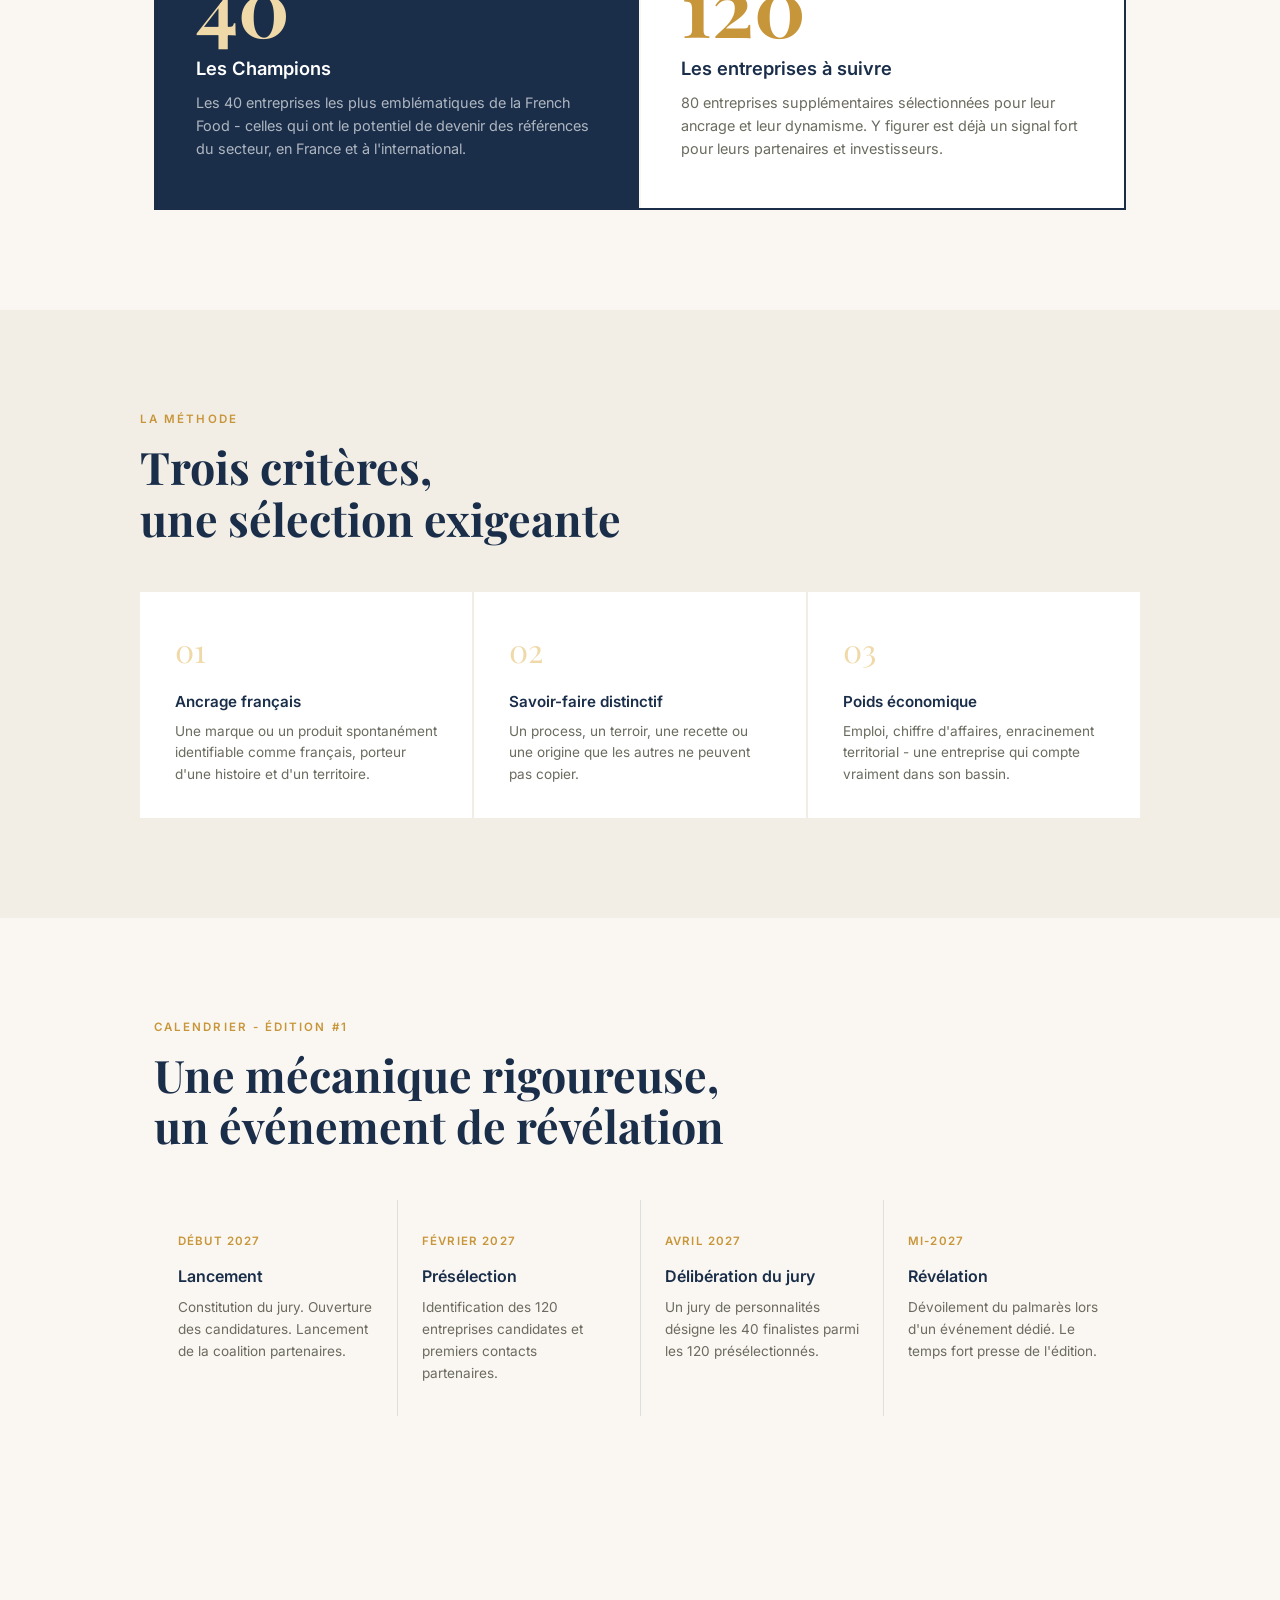
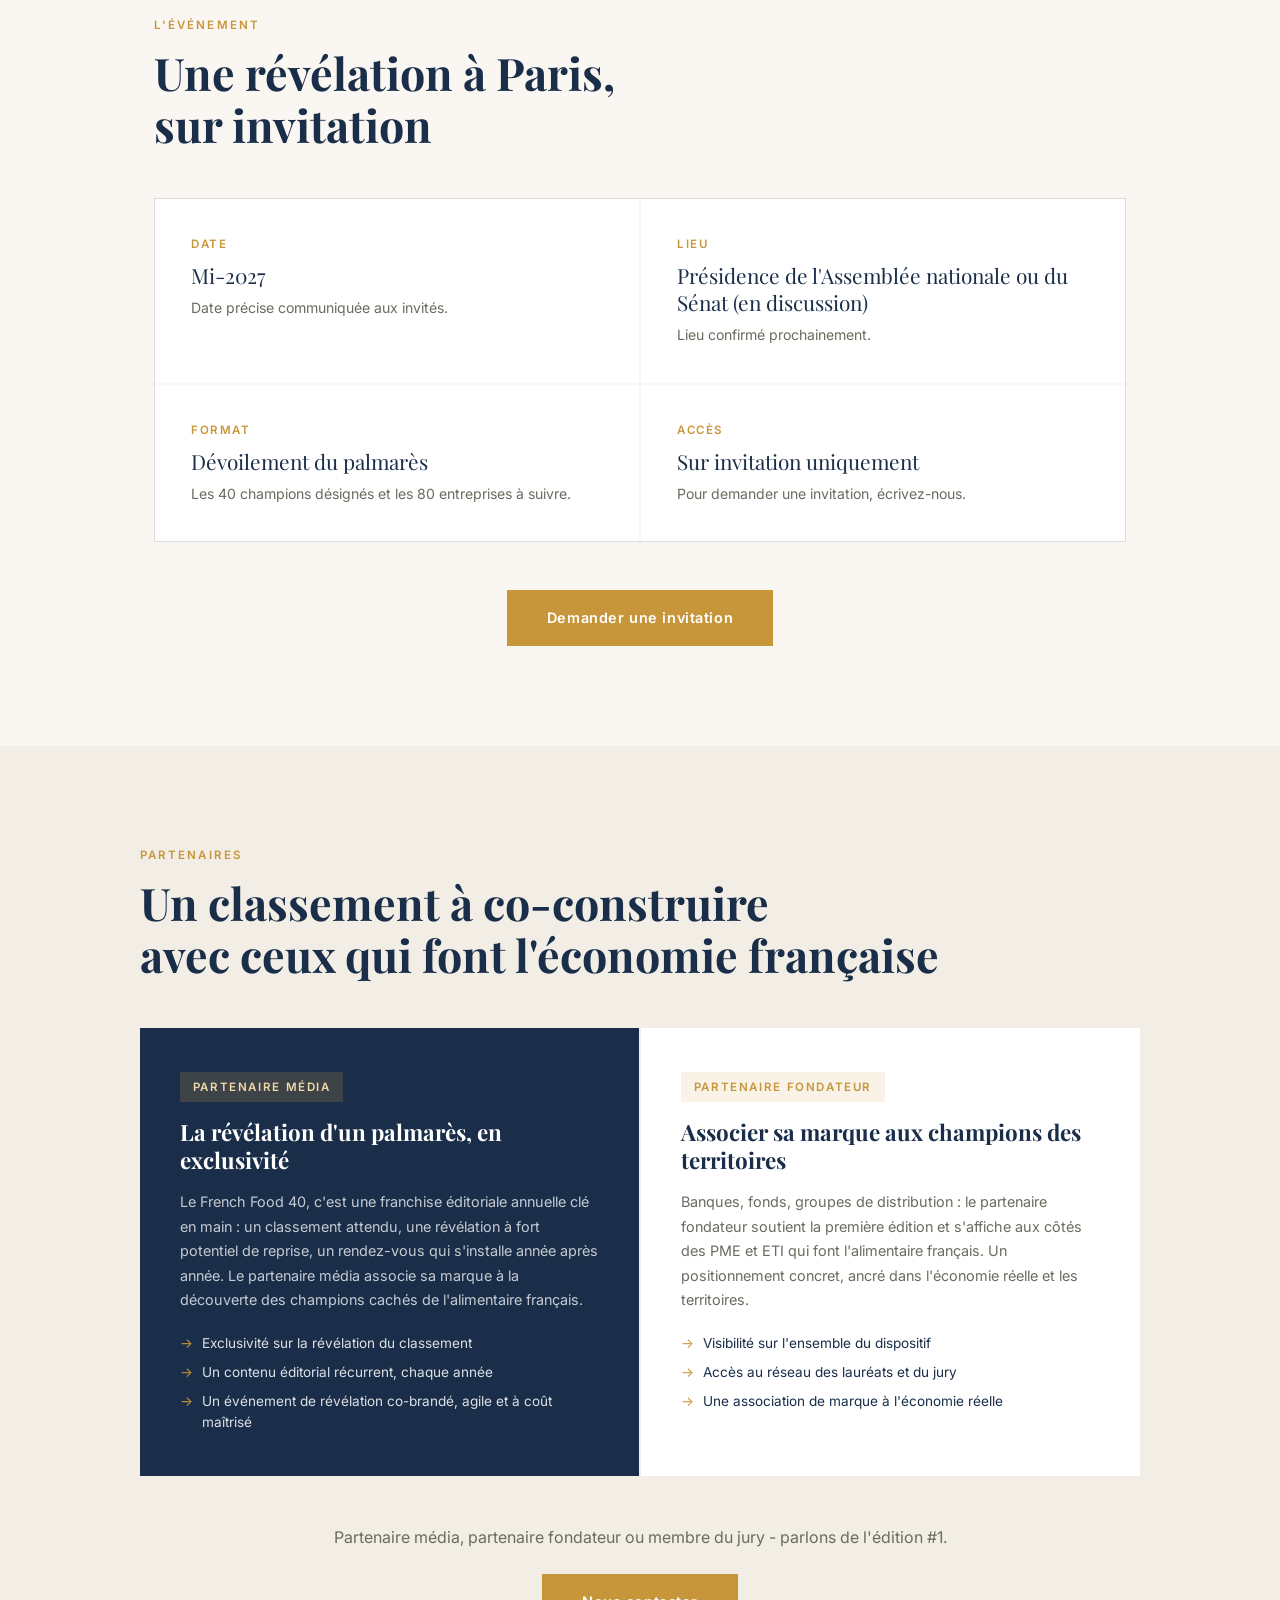
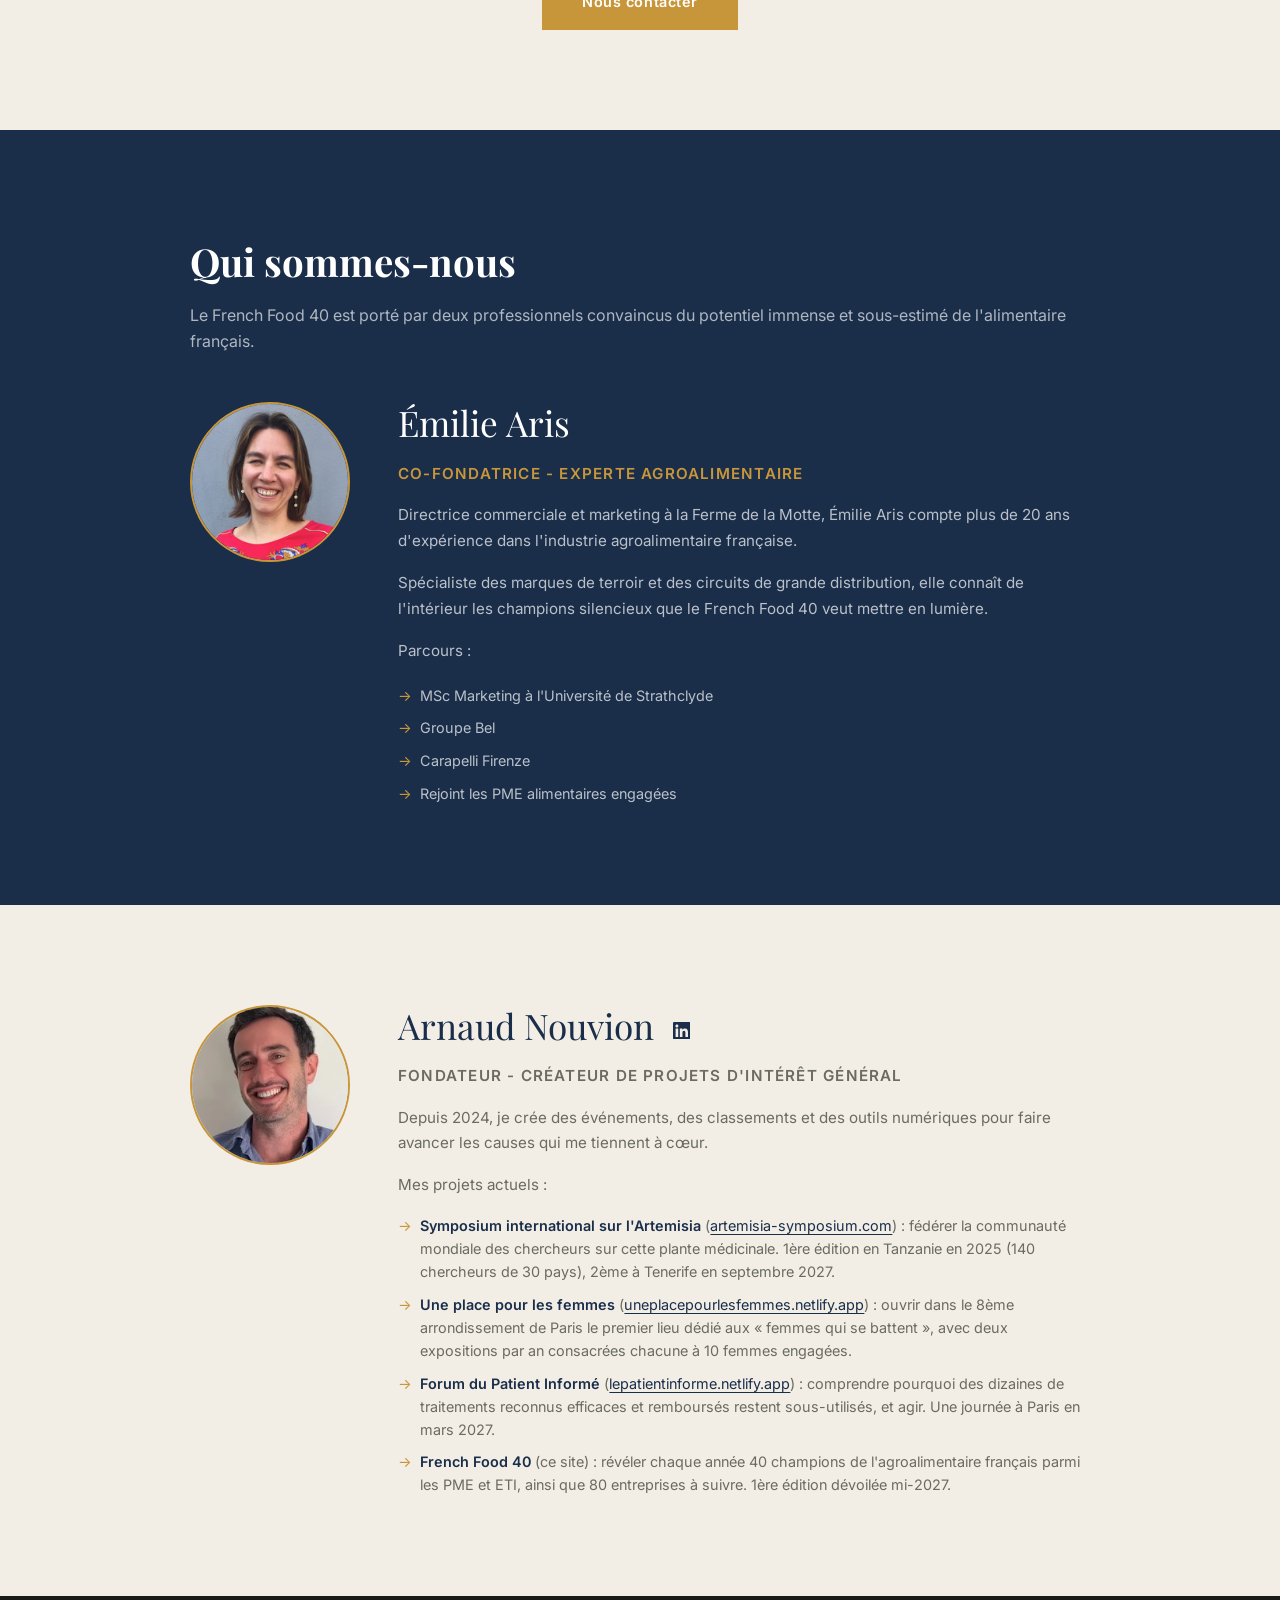
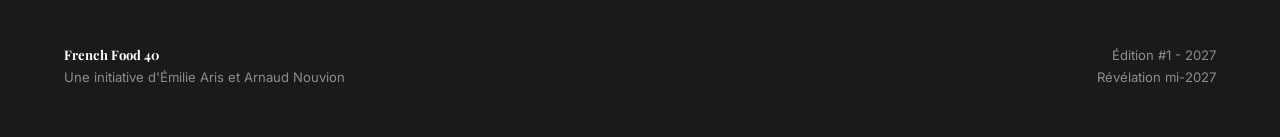
==== commit 38c80d2a: "Calendrier: toutes les etapes calees sur 2027 Lancement debut 2027, presélection fevrier 2027, delib" ====
--- a/index.html
+++ b/index.html
@@ -61,7 +61,7 @@
   </div>
 
   <div class="hero-headline">
-    <p class="hero-eyebrow">Édition #1 - 2026 / 2027</p>
+    <p class="hero-eyebrow">Édition #1 - 2027</p>
     <h1>Les <span class="numero">40</span> champions <em>cachés</em> de l'alimentaire français.</h1>
     <p class="hero-sub">Un palmarès annuel qui les révèle - et une révélation à faire vivre.</p>
     <div class="hero-stat-row">
@@ -120,9 +120,9 @@
   <p class="section-eyebrow fade-in">Calendrier - Édition #1</p>
   <h2 class="section-titre fade-in">Une mécanique rigoureuse,<br>un événement de révélation</h2>
   <div class="mecanique-flow fade-in">
-    <div class="etape"><div class="etape-date">Été 2026</div><h4>Lancement</h4><p>Constitution du jury. Ouverture des candidatures. Lancement de la coalition partenaires.</p></div>
-    <div class="etape"><div class="etape-date">Automne 2026</div><h4>Présélection</h4><p>Identification des 120 entreprises candidates et premiers contacts partenaires.</p></div>
-    <div class="etape"><div class="etape-date">Hiver 2026</div><h4>Délibération du jury</h4><p>Un jury de personnalités désigne les 40 finalistes parmi les 120 présélectionnés.</p></div>
+    <div class="etape"><div class="etape-date">Début 2027</div><h4>Lancement</h4><p>Constitution du jury. Ouverture des candidatures. Lancement de la coalition partenaires.</p></div>
+    <div class="etape"><div class="etape-date">Février 2027</div><h4>Présélection</h4><p>Identification des 120 entreprises candidates et premiers contacts partenaires.</p></div>
+    <div class="etape"><div class="etape-date">Avril 2027</div><h4>Délibération du jury</h4><p>Un jury de personnalités désigne les 40 finalistes parmi les 120 présélectionnés.</p></div>
     <div class="etape"><div class="etape-date">Mi-2027</div><h4>Révélation</h4><p>Dévoilement du palmarès lors d'un événement dédié. Le temps fort presse de l'édition.</p></div>
   </div>
 </section>
@@ -235,7 +235,7 @@
 
 <footer>
   <div><strong>French Food 40</strong><br>Une initiative d'Émilie Aris et Arnaud Nouvion</div>
-  <div style="text-align:right">Édition #1 - 2026/2027<br>Révélation mi-2027</div>
+  <div style="text-align:right">Édition #1 - 2027<br>Révélation mi-2027</div>
 </footer>
 
 <script src="js/main.js"></script>
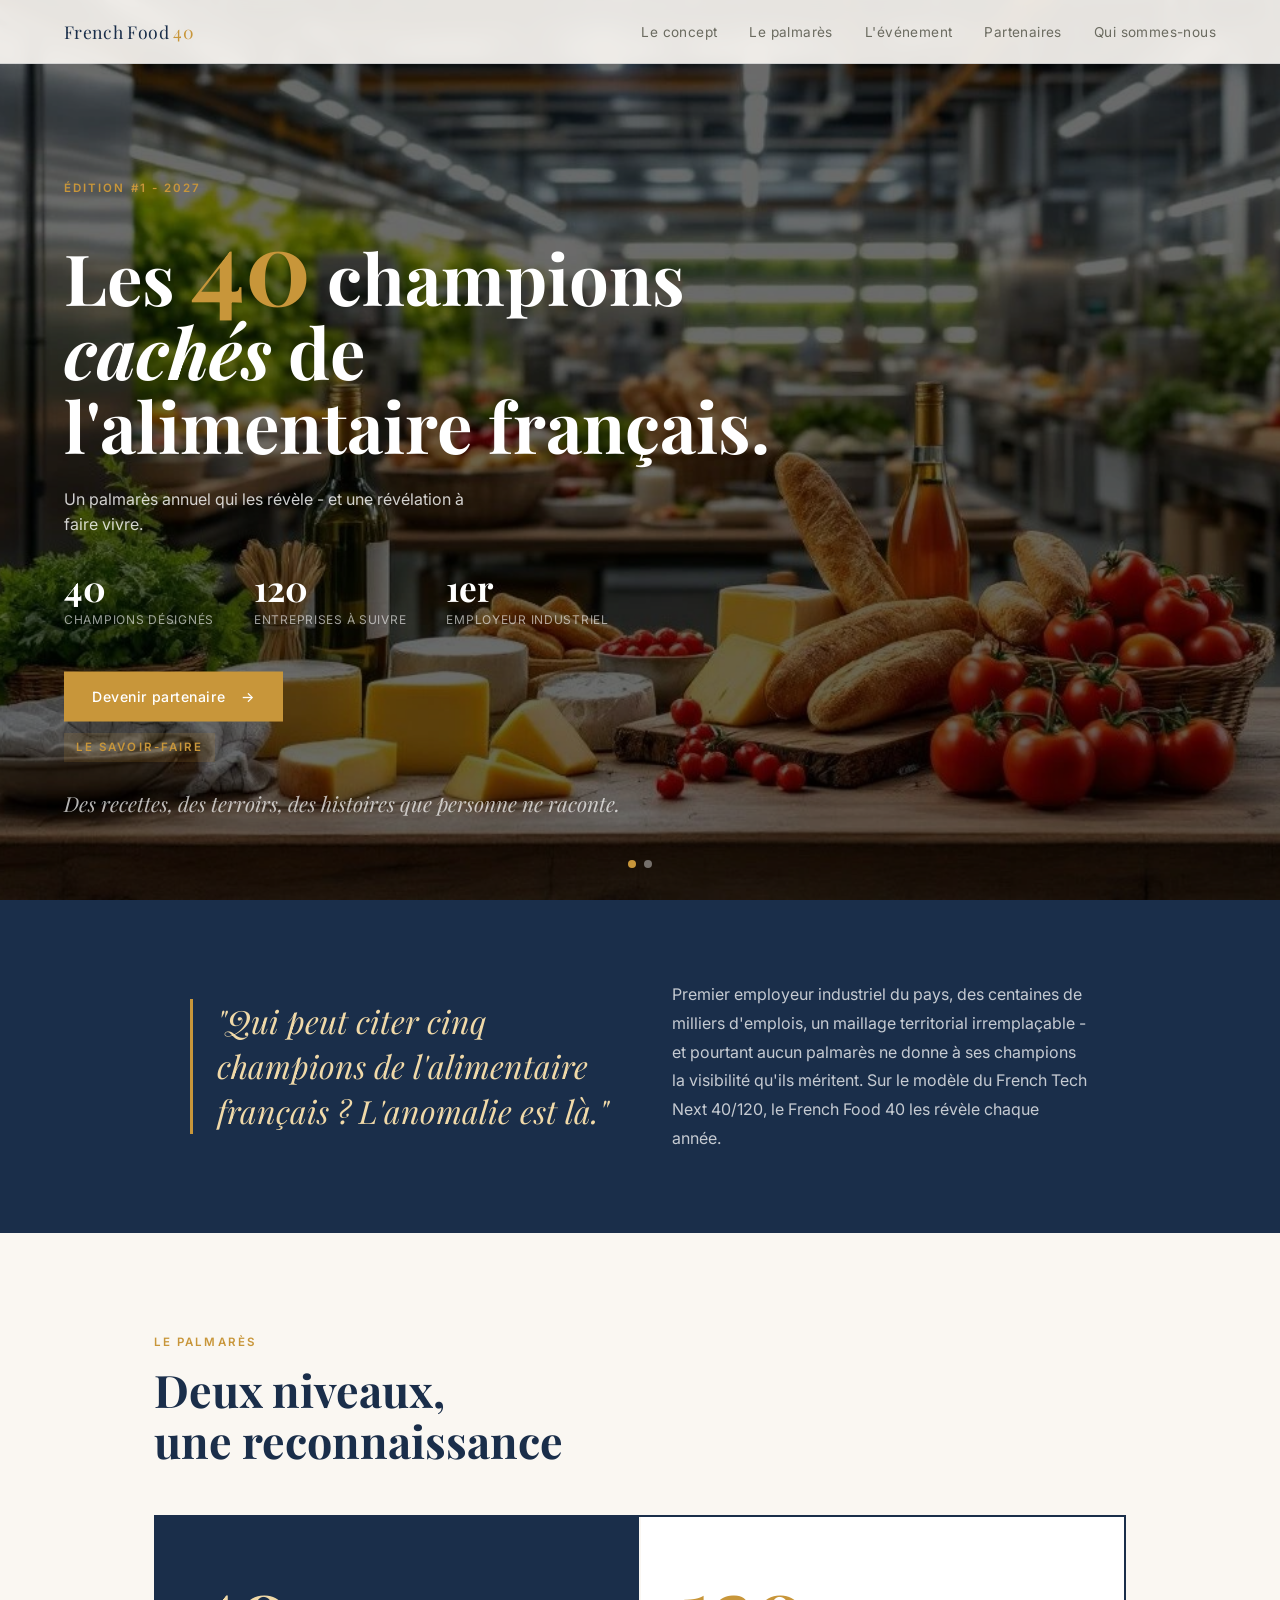
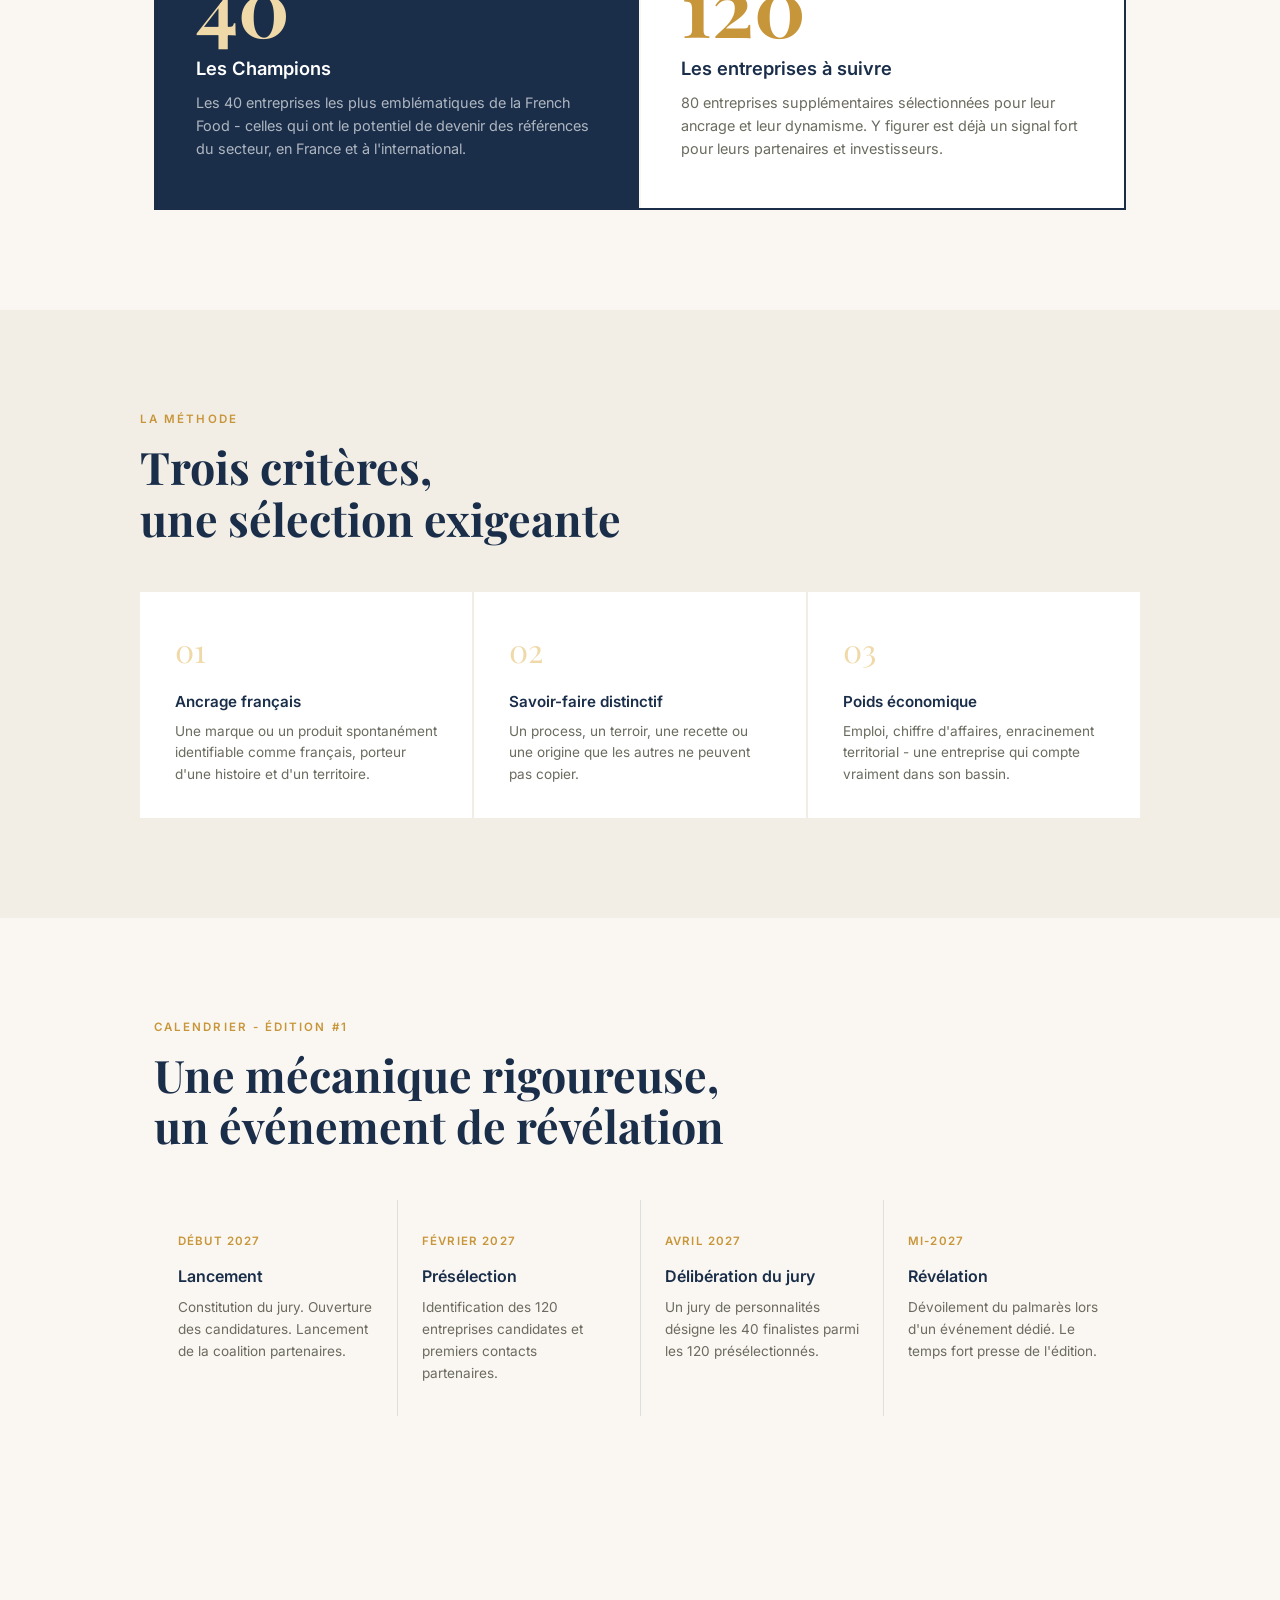
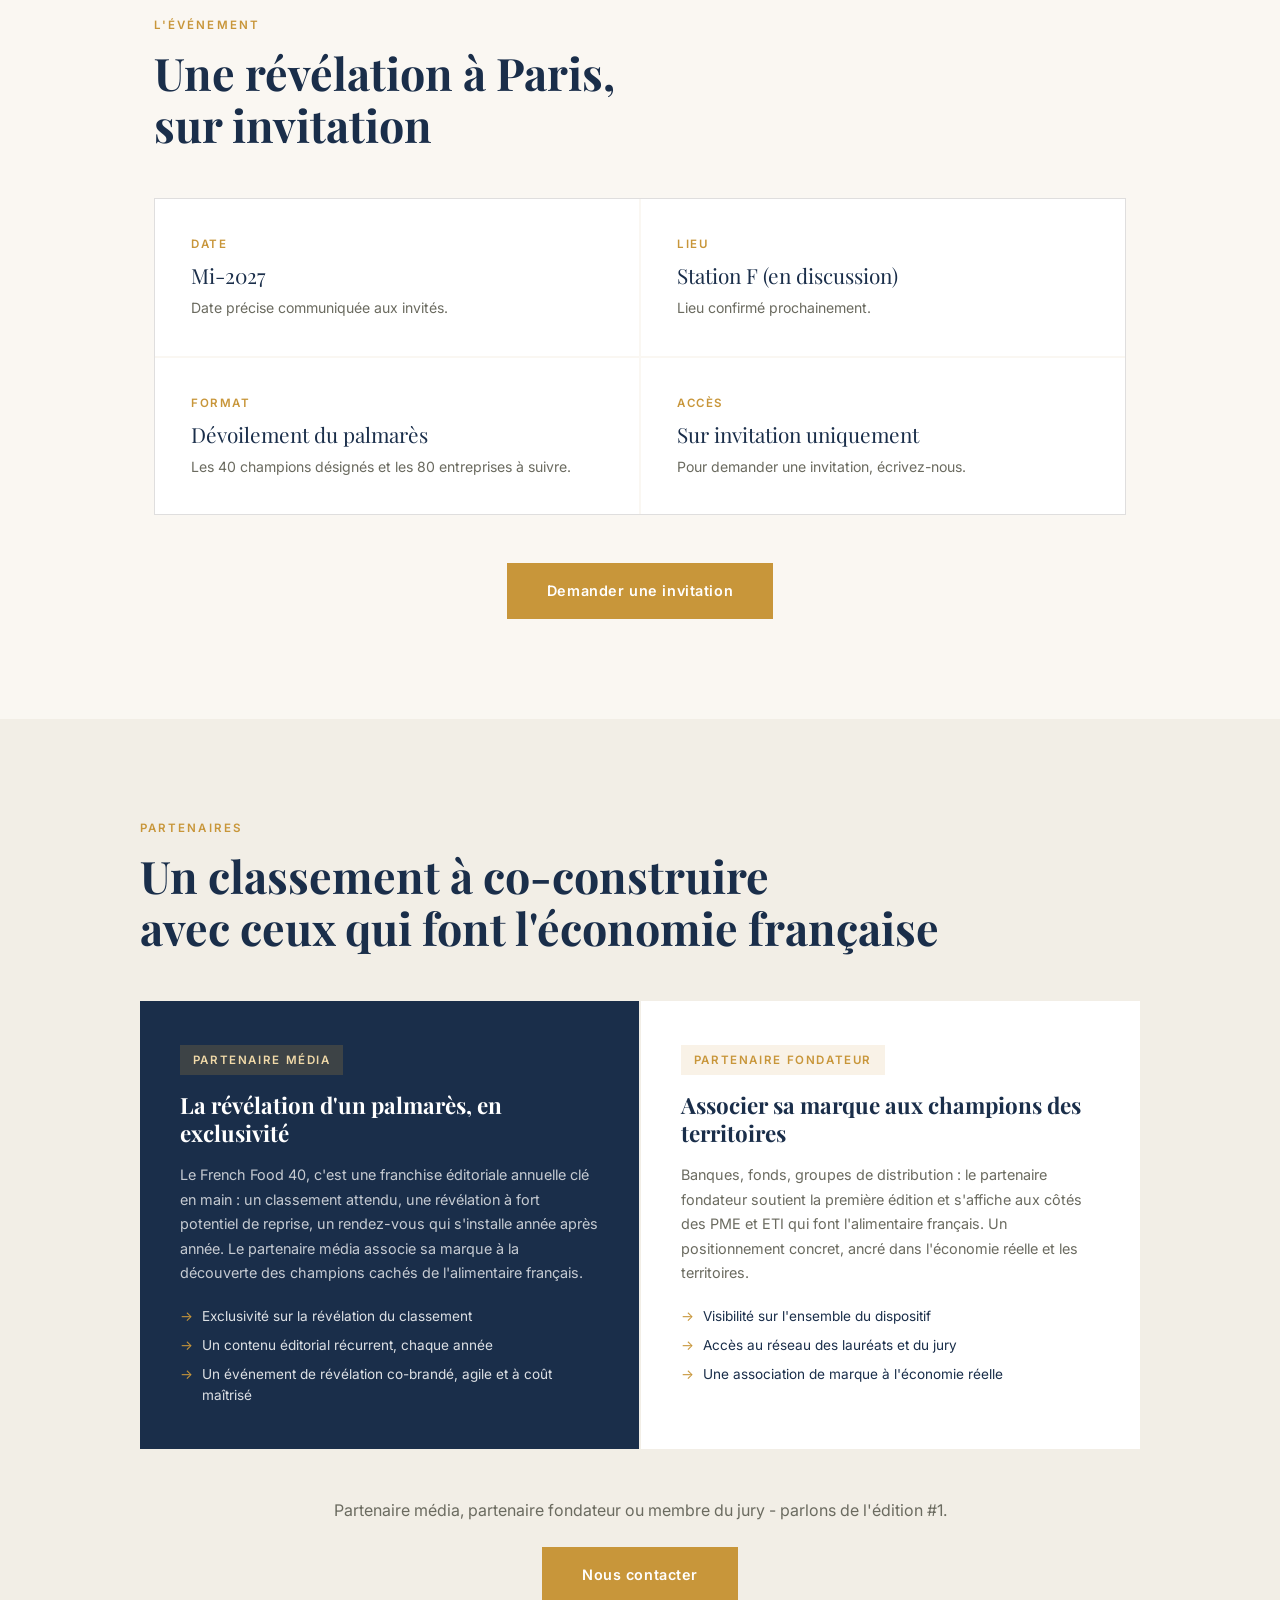
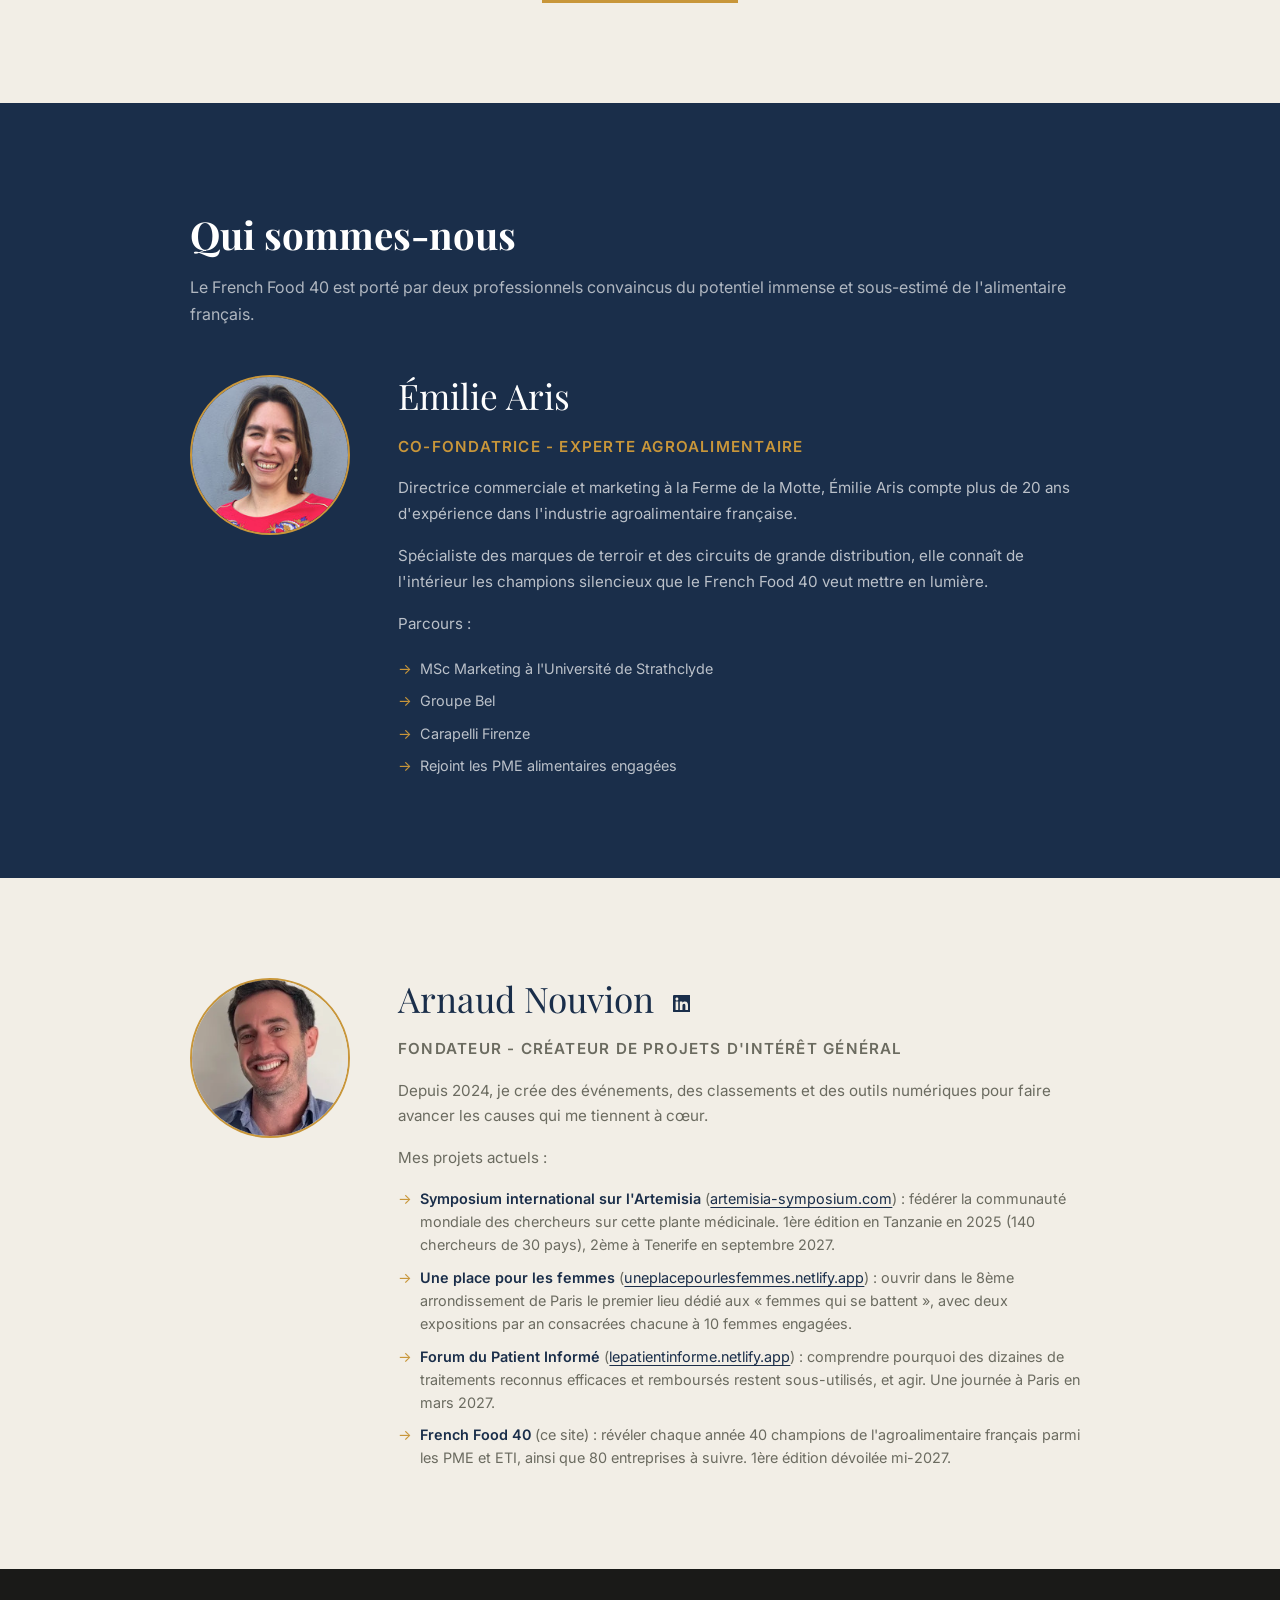
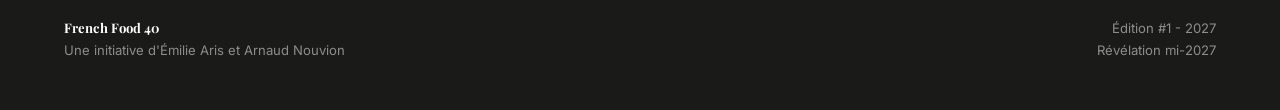
==== commit 565227fe: "Evenement: lieu passe a Station F (en discussion) Claude-Session: https://claude.ai/code/session_01M" ====
--- a/index.html
+++ b/index.html
@@ -138,7 +138,7 @@
     </div>
     <div class="revelation-case">
       <span class="revelation-label">Lieu</span>
-      <strong>Présidence de l'Assemblée nationale ou du Sénat (en discussion)</strong>
+      <strong>Station F (en discussion)</strong>
       <p>Lieu confirmé prochainement.</p>
     </div>
     <div class="revelation-case">
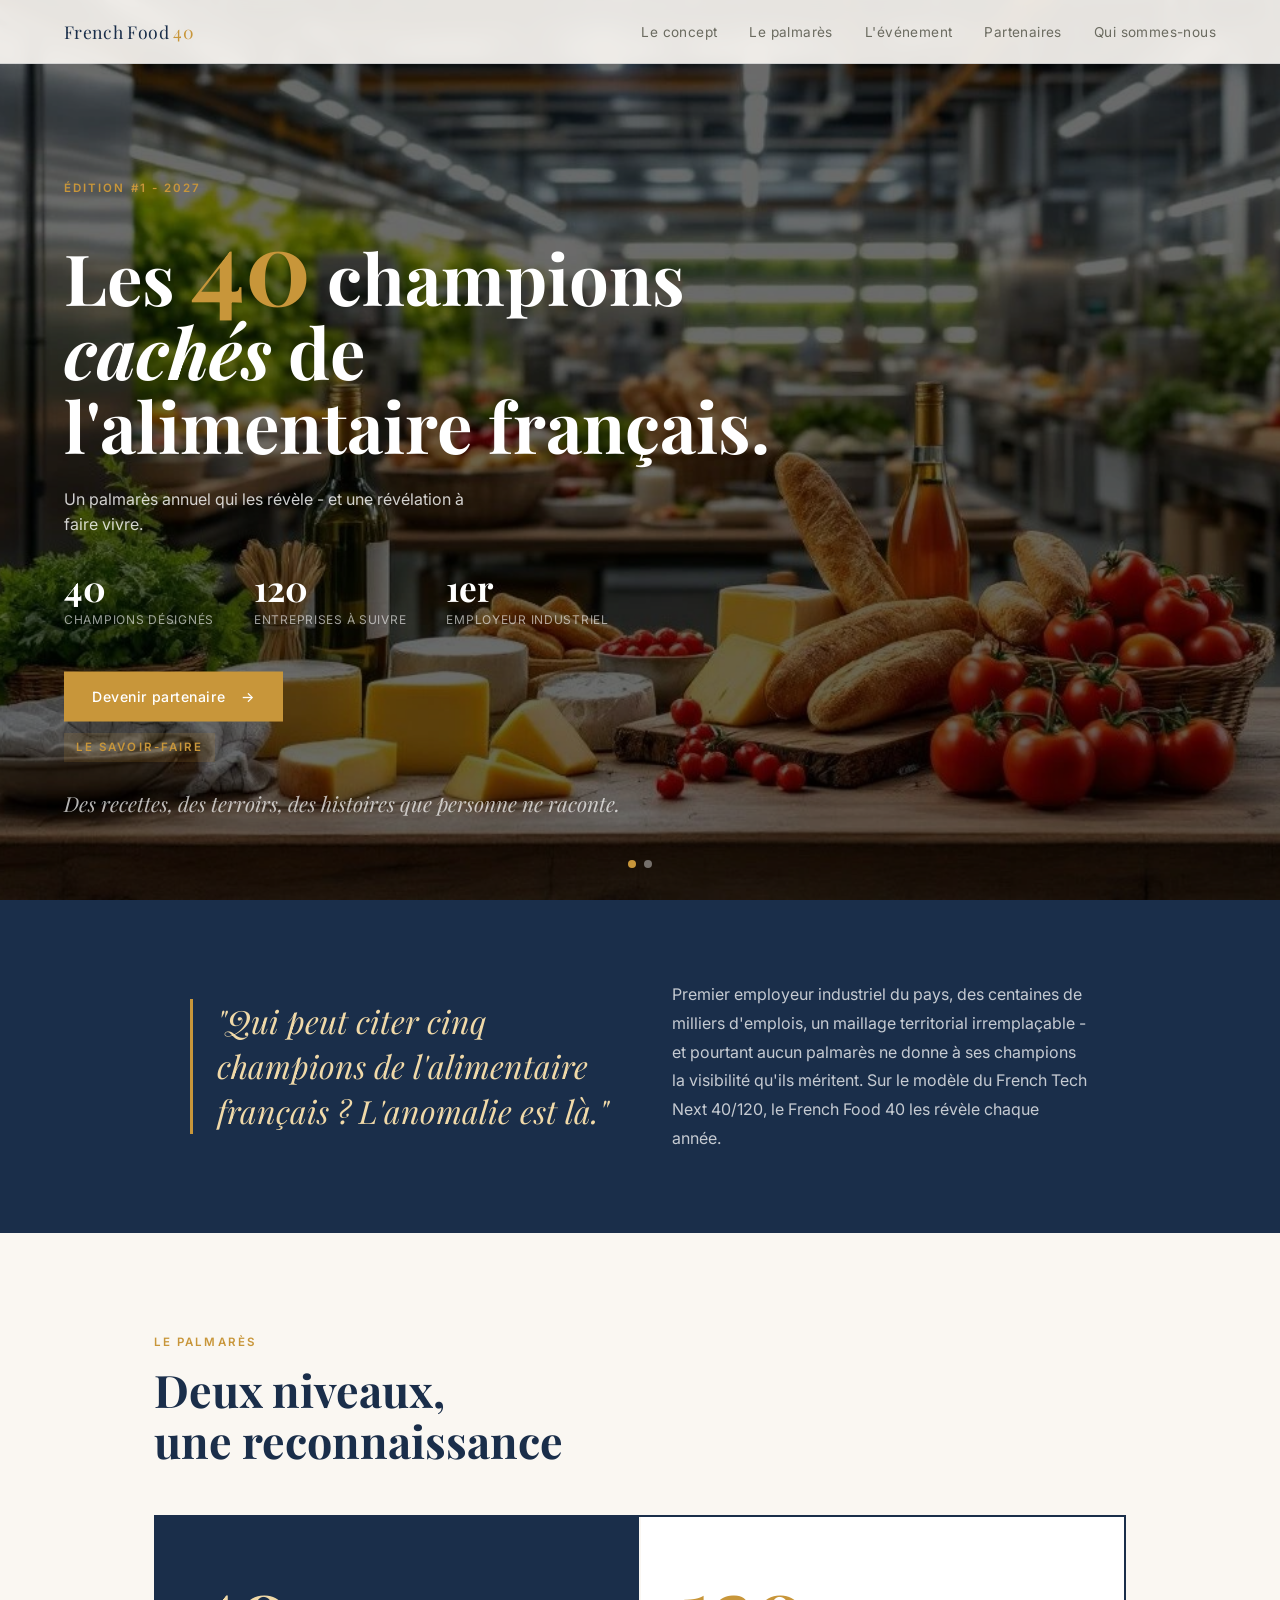
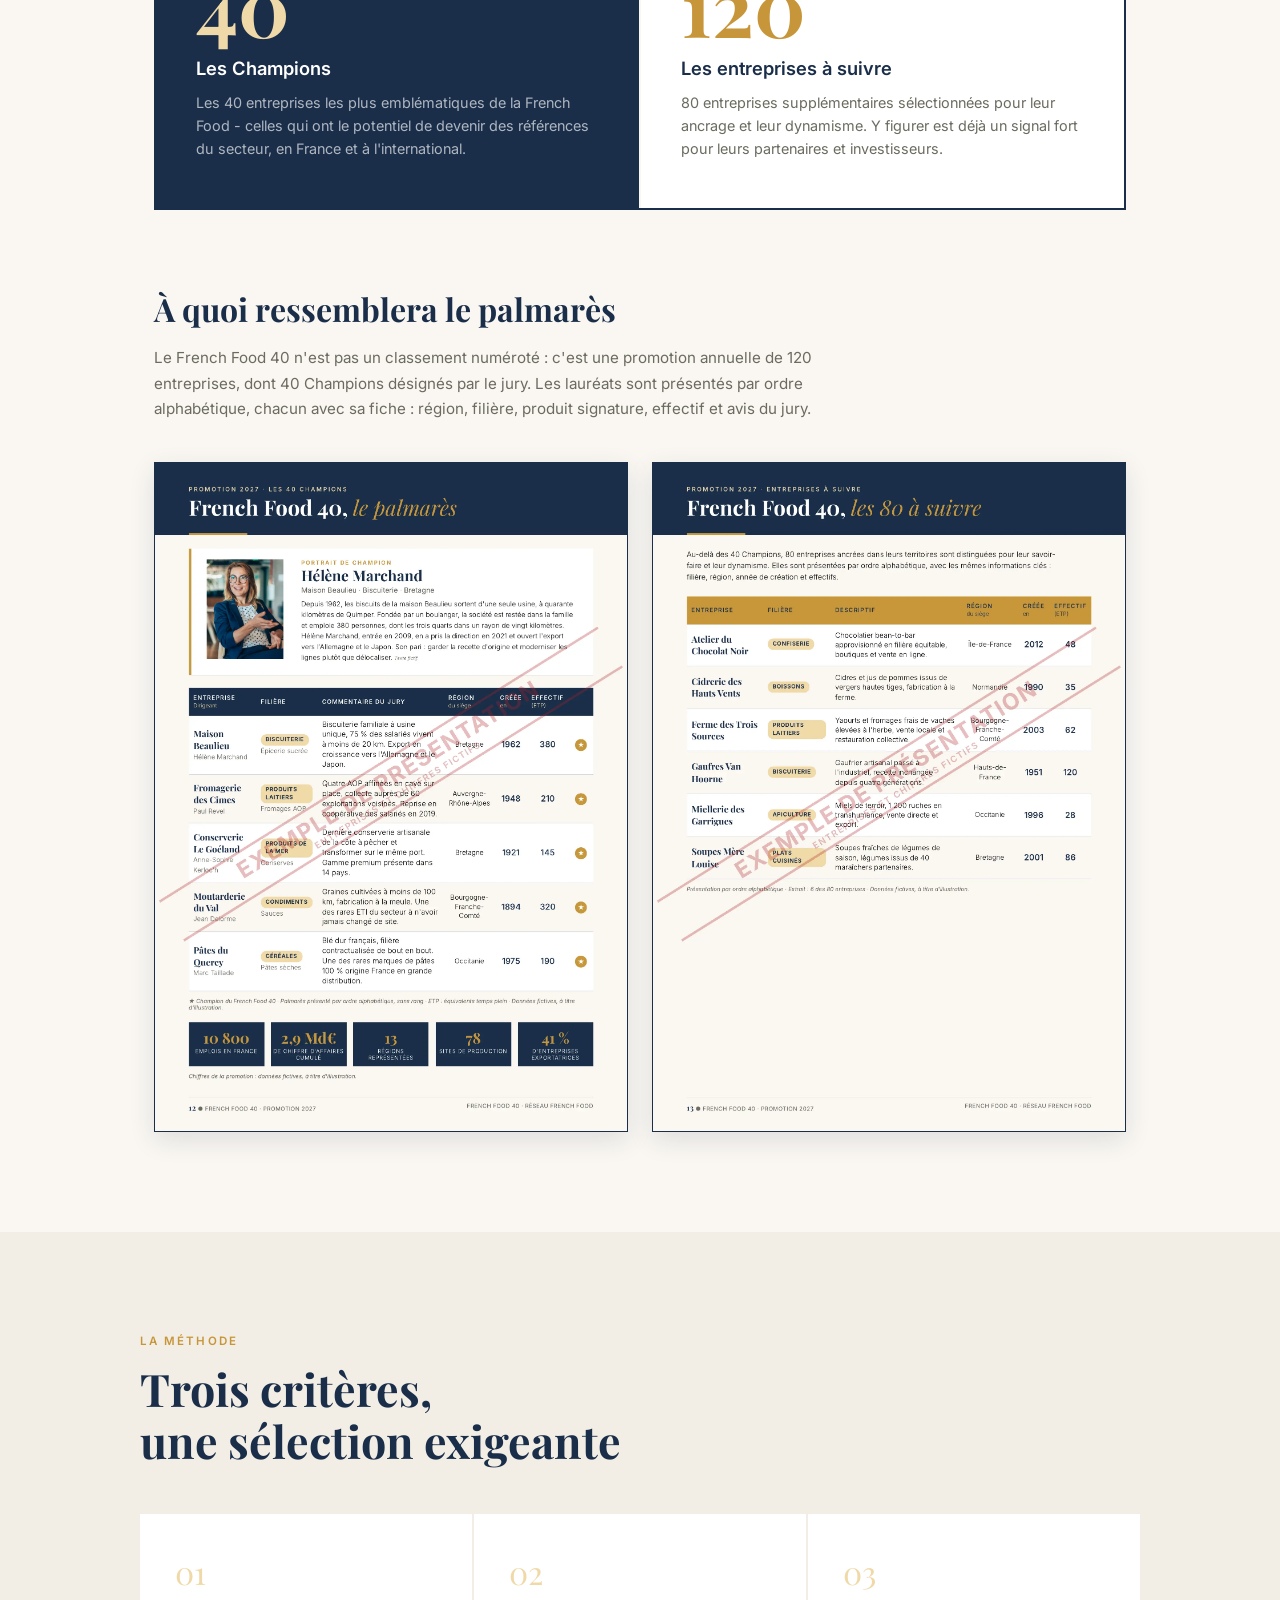
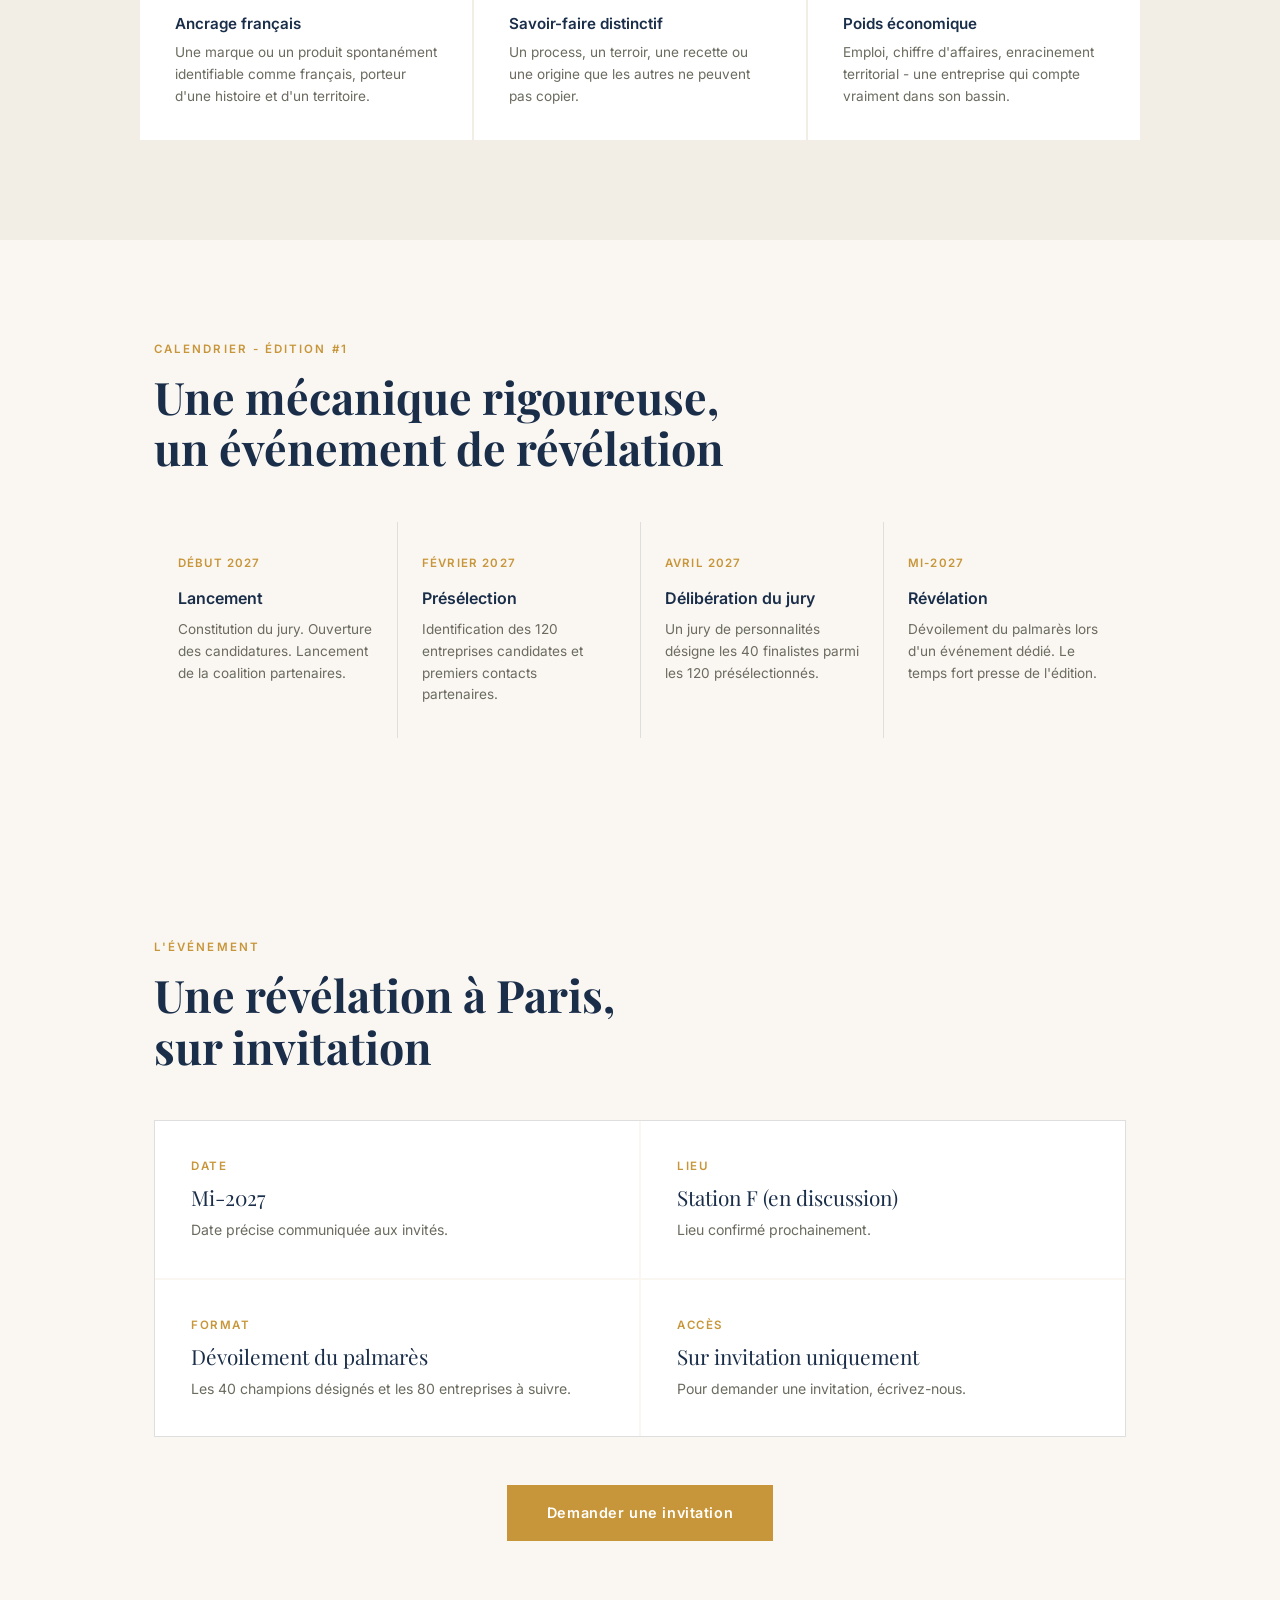
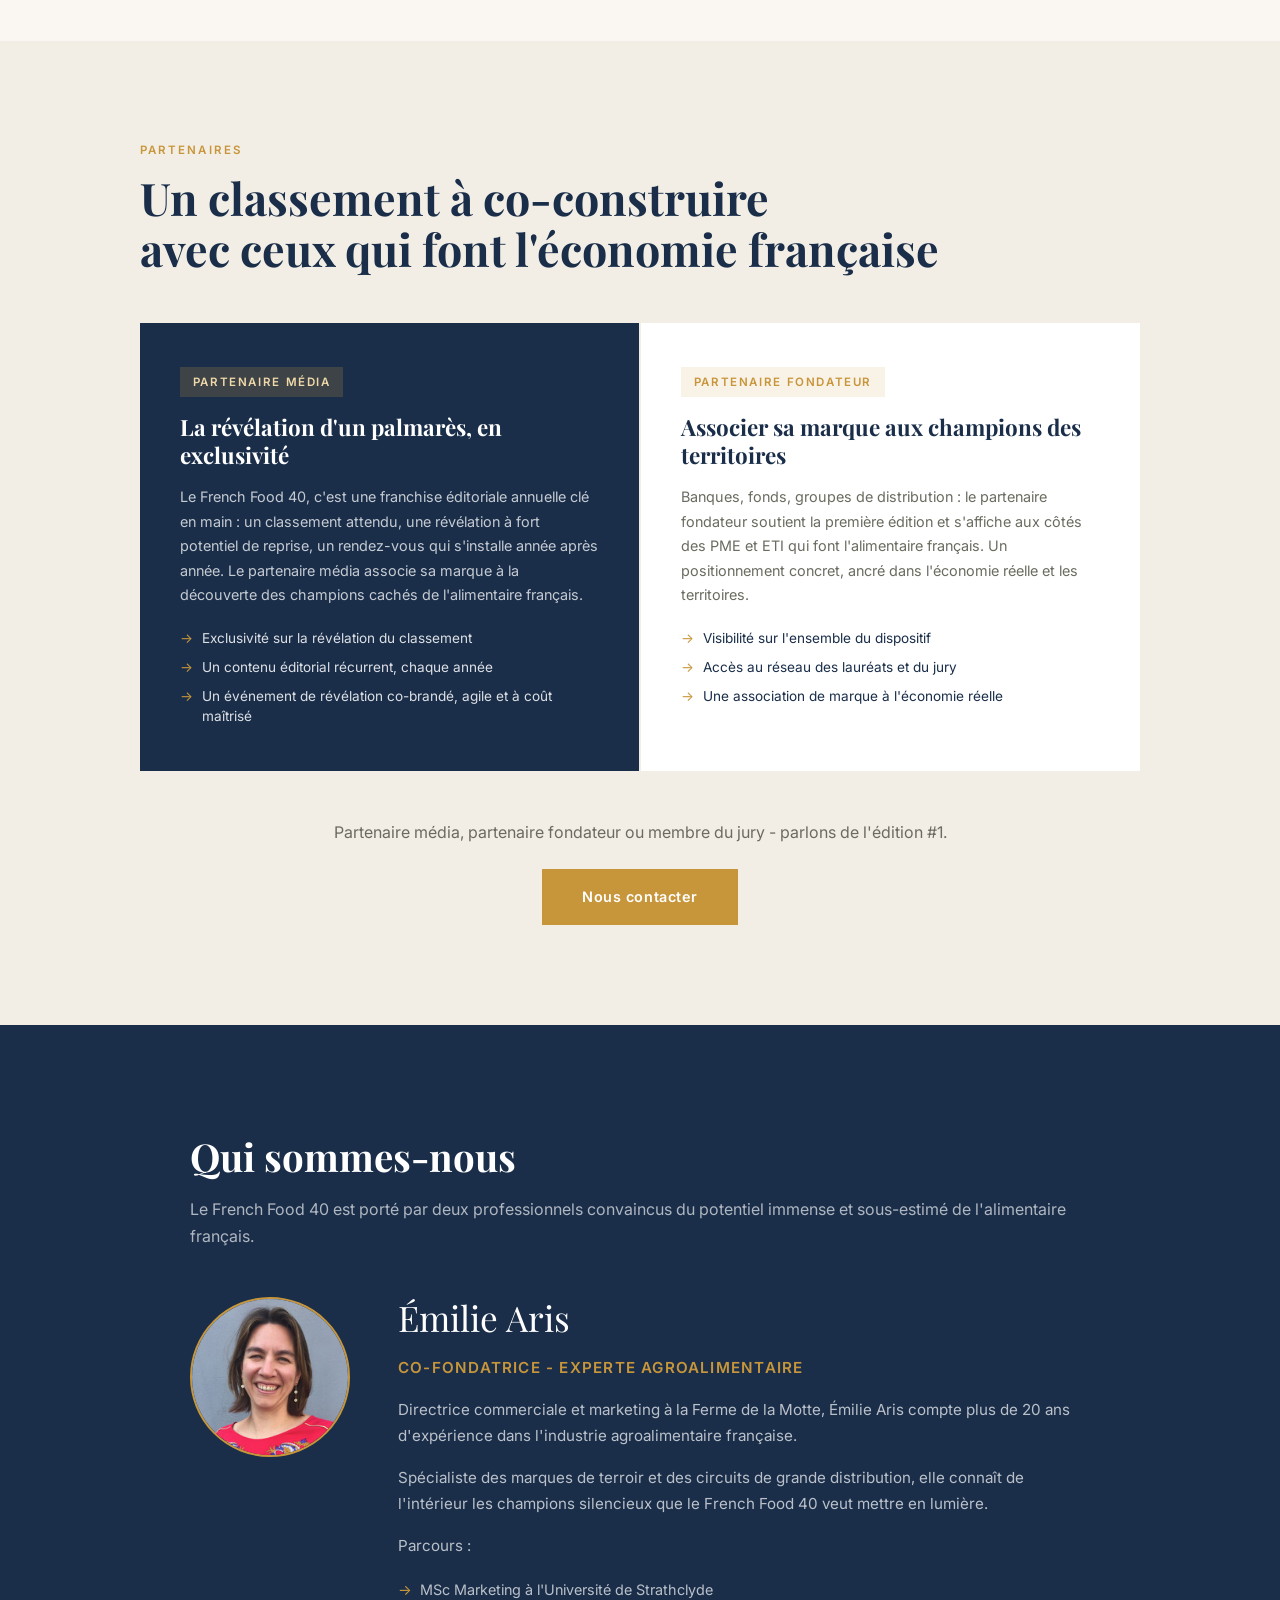
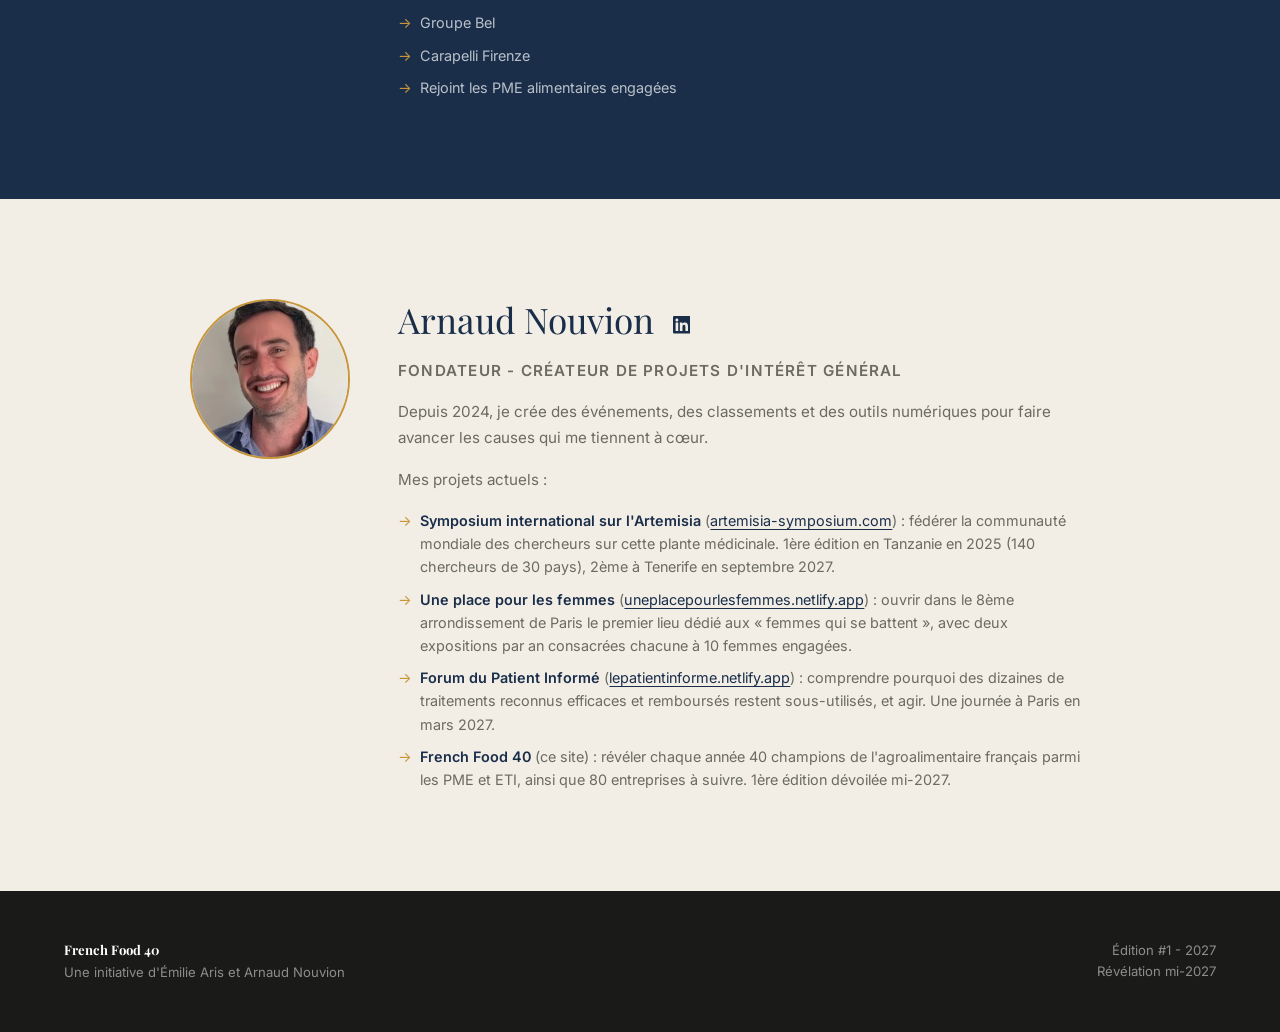
==== commit 719ea4fc: "Ajoute la maquette du palmarès au site et au dossier partenaire - Site : section "À quoi ressemblera" ====
--- a/index.html
+++ b/index.html
@@ -102,6 +102,14 @@
       <p>80 entreprises supplémentaires sélectionnées pour leur ancrage et leur dynamisme. Y figurer est déjà un signal fort pour leurs partenaires et investisseurs.</p>
     </div>
   </div>
+  <div class="palmares-exemple fade-in">
+    <h3 class="palmares-exemple-titre">À quoi ressemblera le palmarès</h3>
+    <p class="palmares-exemple-texte">Le French Food 40 n'est pas un classement numéroté : c'est une promotion annuelle de 120 entreprises, dont 40 Champions désignés par le jury. Les lauréats sont présentés par ordre alphabétique, chacun avec sa fiche : région, filière, produit signature, effectif et avis du jury.</p>
+    <div class="palmares-exemple-pages">
+      <img src="images/palmares-exemple-1.webp" width="1653" height="2339" loading="lazy" alt="Maquette de la page 1 du palmarès : les 40 Champions, avec région, filière, date de création et effectif de chaque entreprise">
+      <img src="images/palmares-exemple-2.webp" width="1653" height="2339" loading="lazy" alt="Maquette de la page 2 du palmarès : les 80 entreprises à suivre, classées par ordre alphabétique">
+    </div>
+  </div>
 </section>
 
 <section class="criteres" id="criteres">
--- a/css/style.css
+++ b/css/style.css
@@ -217,3 +217,13 @@
   .fade-in { opacity: 0; transform: translateY(20px); transition: opacity 0.6s ease, transform 0.6s ease; }
   .fade-in.visible { opacity: 1; transform: none; }
 }
+
+/* Maquette du palmarès */
+.palmares-exemple { margin-top: 5rem; }
+.palmares-exemple-titre { font-family: 'Playfair Display', serif; font-size: clamp(1.4rem, 2.5vw, 2rem); font-weight: 700; color: var(--bleu); margin-bottom: 1rem; line-height: 1.2; }
+.palmares-exemple-texte { font-size: 0.95rem; color: var(--gris); line-height: 1.7; max-width: 720px; margin-bottom: 2.5rem; }
+.palmares-exemple-pages { display: grid; grid-template-columns: 1fr 1fr; gap: 1.5rem; }
+.palmares-exemple-pages img { display: block; width: 100%; height: auto; border: 1px solid var(--bleu); box-shadow: 0 8px 24px rgba(26, 46, 74, 0.12); }
+@media (max-width: 768px) {
+  .palmares-exemple-pages { grid-template-columns: 1fr; }
+}
